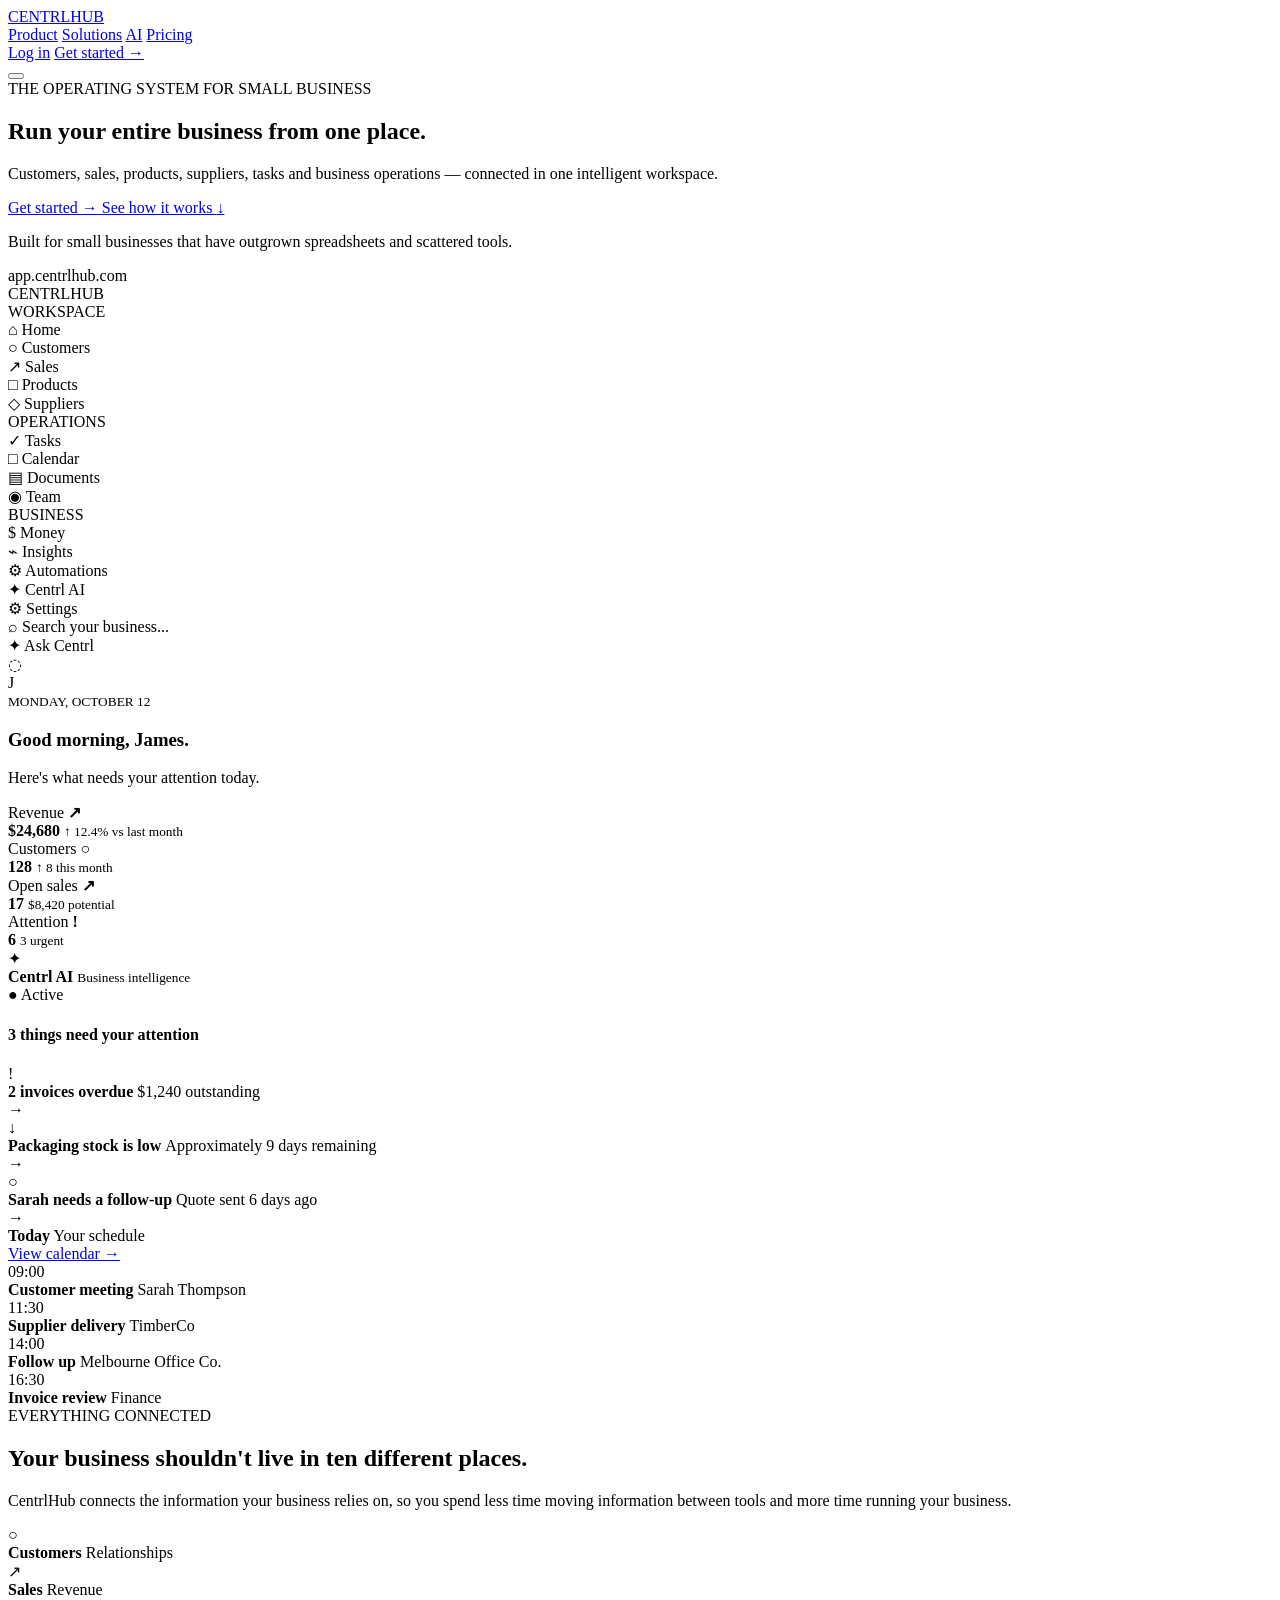
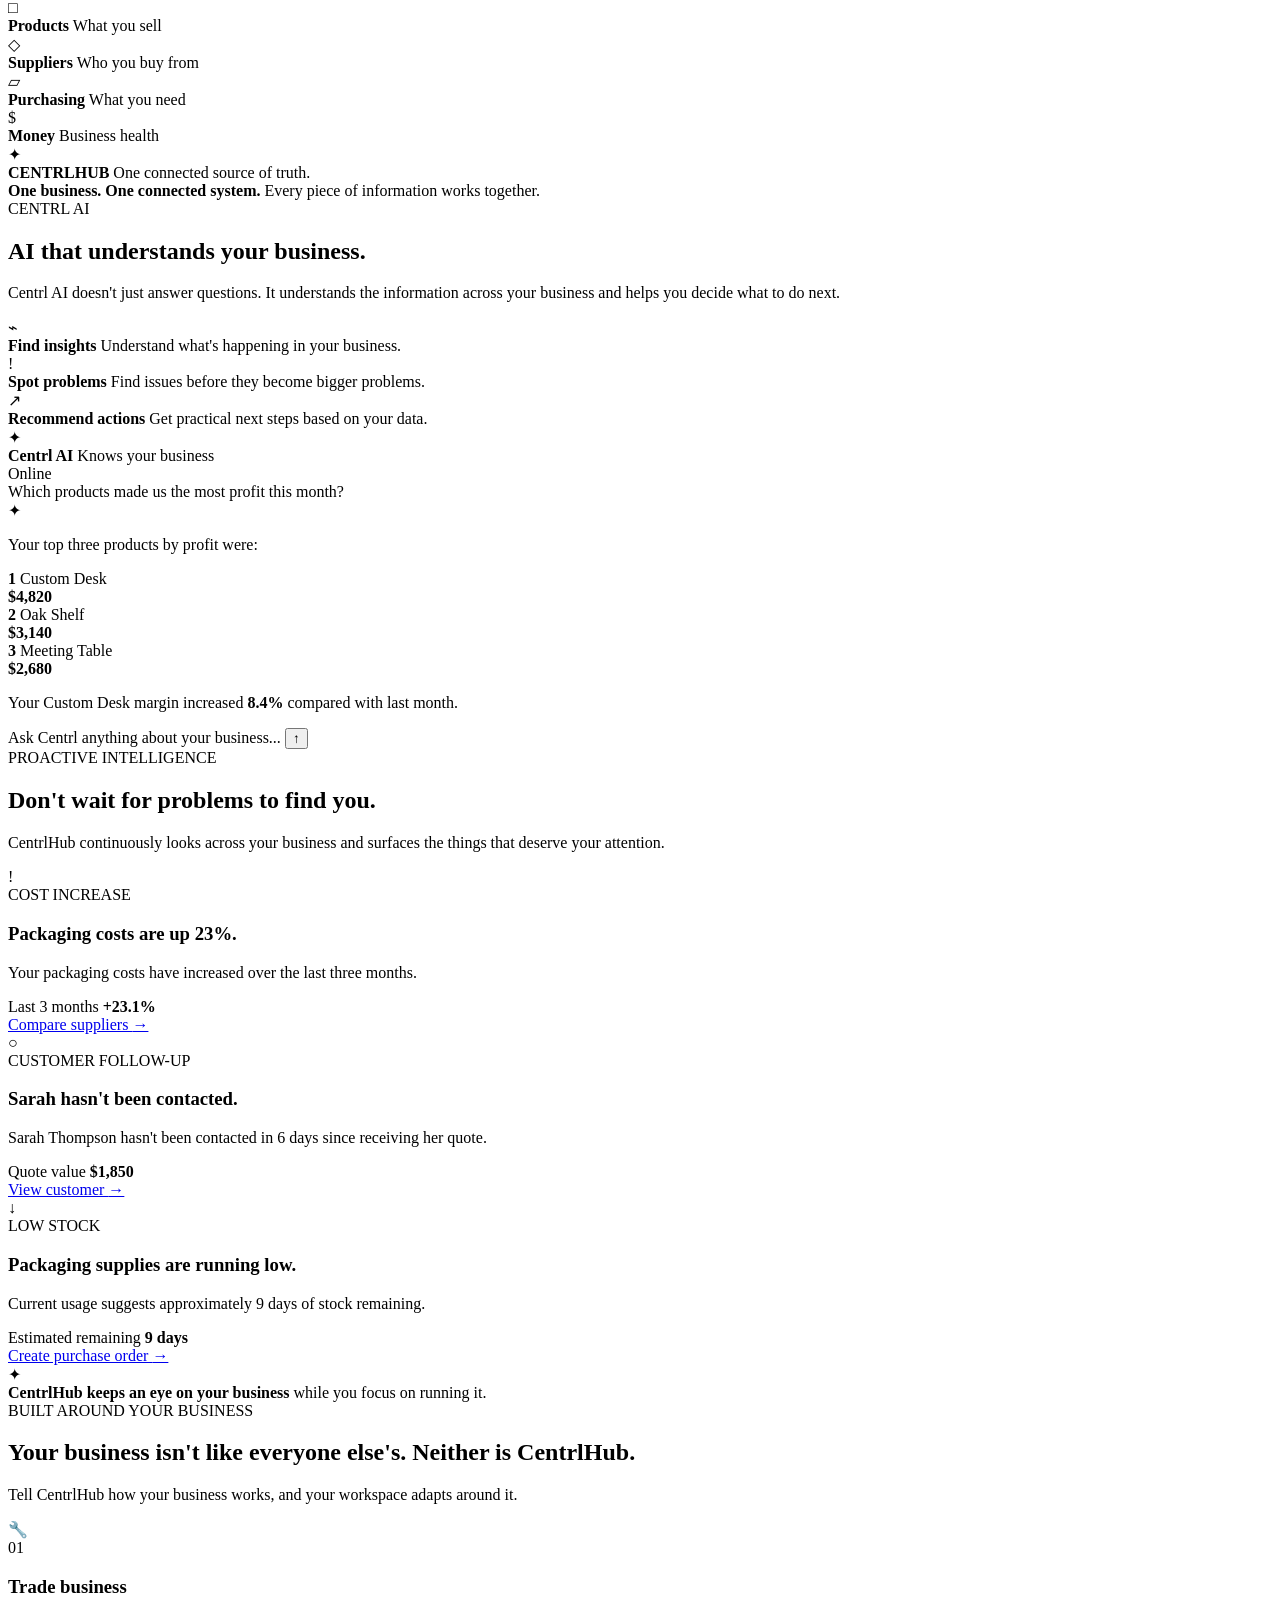
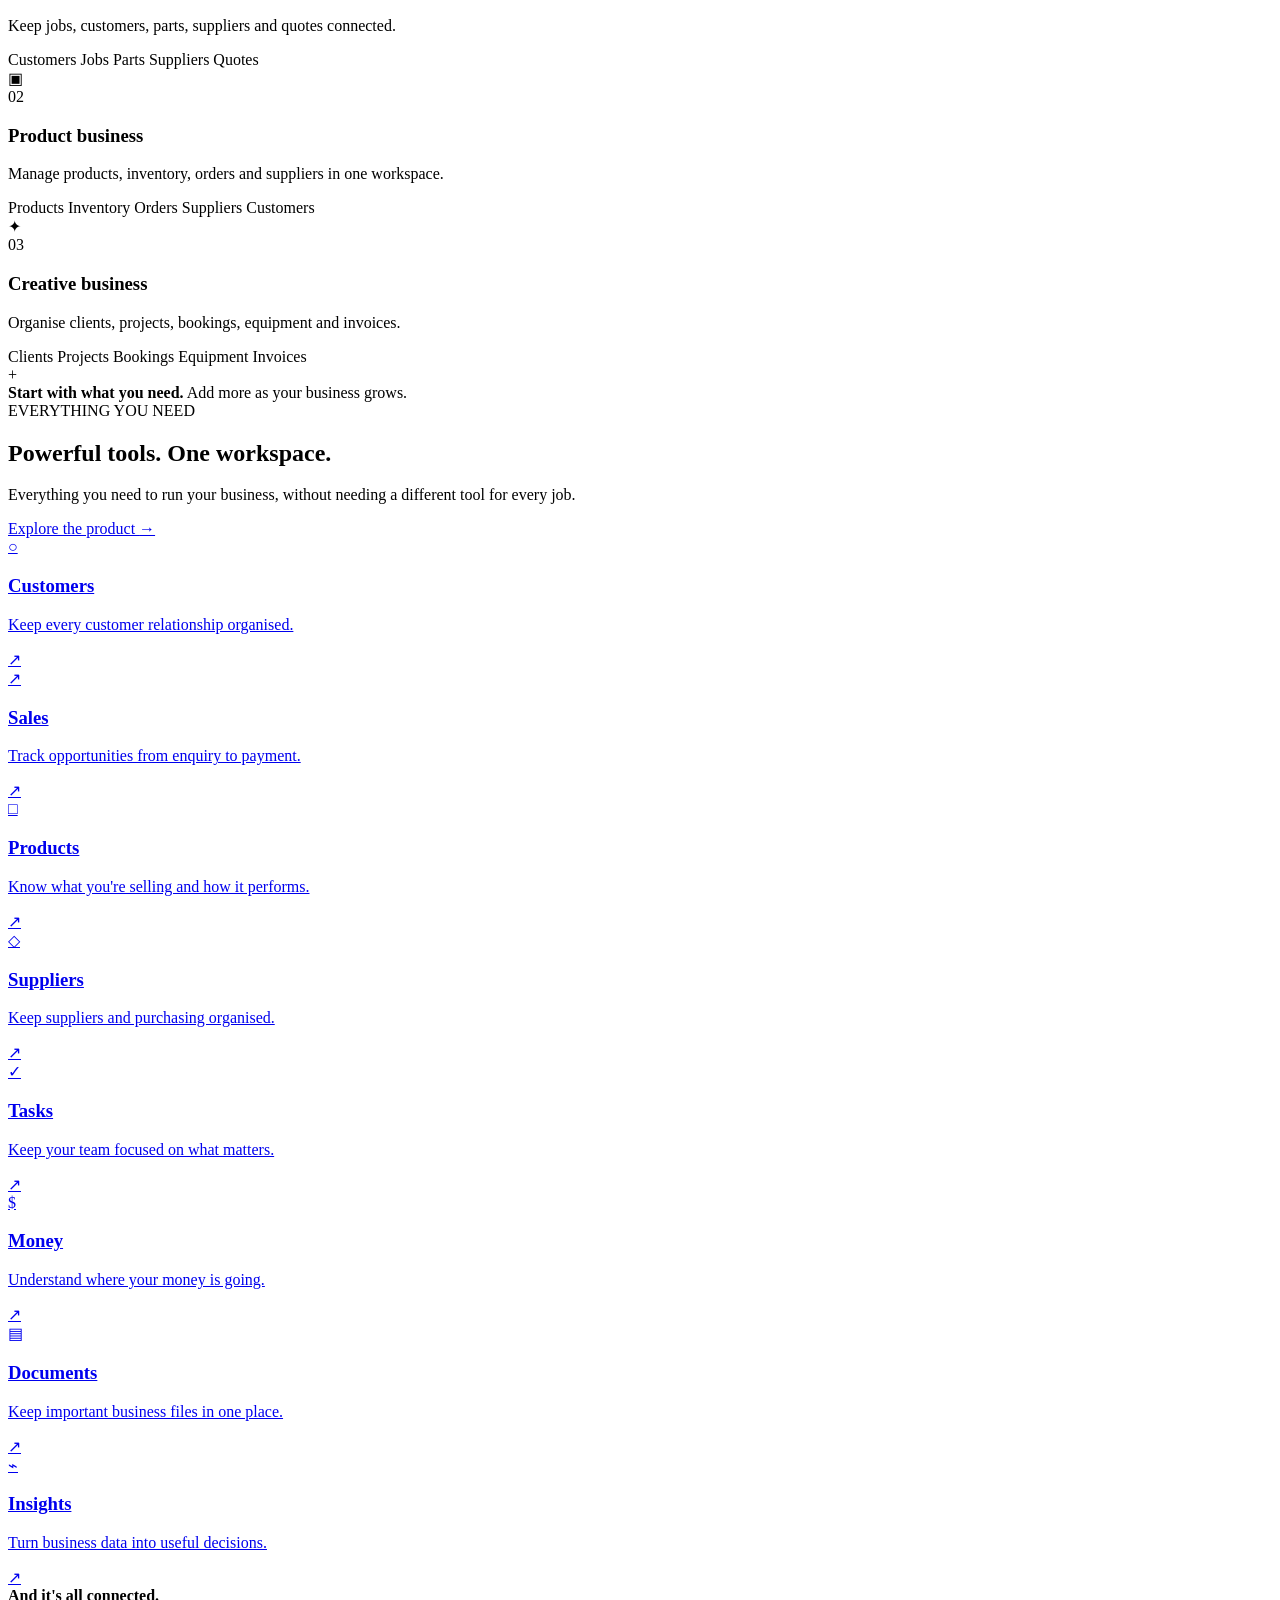
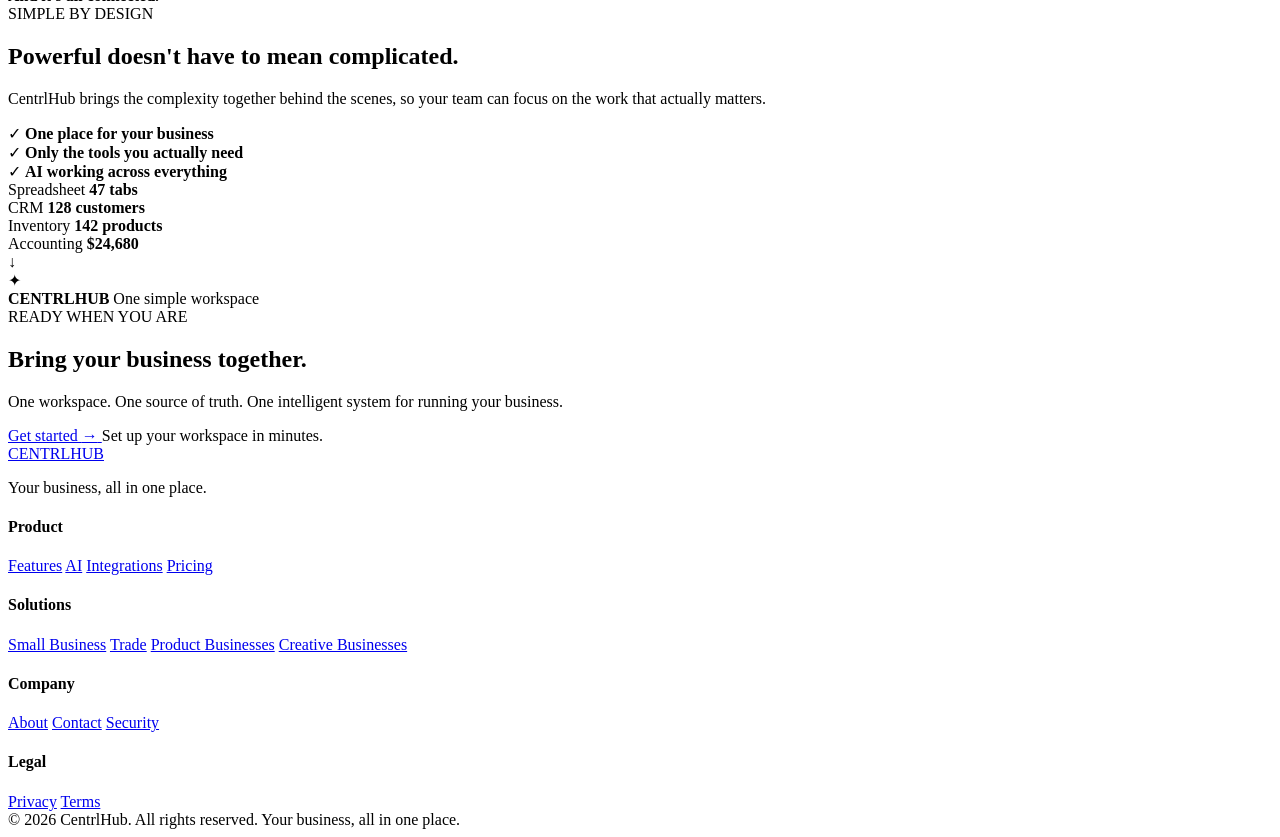
==== index.html @ 9eee137e "Create index.html" ====
<!DOCTYPE html>
<html lang="en">
<head>
    <meta charset="UTF-8">
    <meta name="viewport" content="width=device-width, initial-scale=1.0">

    <title>CentrlHub — Your business, all in one place.</title>

    <meta
        name="description"
        content="CentrlHub is the intelligent operating system for small businesses."
    >

    <link rel="preconnect" href="https://fonts.googleapis.com">
    <link rel="preconnect" href="https://fonts.gstatic.com" crossorigin>

    <link
        href="https://fonts.googleapis.com/css2?family=Inter:wght@400;500;600;700;800&display=swap"
        rel="stylesheet"
    >

    <link rel="stylesheet" href="style.css">
</head>

<body>

    <!-- =========================
         NAVIGATION
    ========================== -->

    <header class="site-header">
        <div class="container nav-container">

            <a href="#" class="brand">
                CENTRLHUB
            </a>

            <nav class="desktop-nav">
                <a href="#product">Product</a>
                <a href="#solutions">Solutions</a>
                <a href="#ai">AI</a>
                <a href="#pricing">Pricing</a>
            </nav>

            <div class="nav-actions">
                <a href="#" class="login-link">Log in</a>

                <a href="#" class="btn btn-primary btn-small">
                    Get started
                    <span>→</span>
                </a>
            </div>

            <button class="mobile-menu" aria-label="Open navigation">
                <span></span>
                <span></span>
                <span></span>
            </button>

        </div>
    </header>


    <main>

        <!-- =========================
             HERO
        ========================== -->

        <section class="hero">

            <div class="container">

                <div class="hero-content">

                    <div class="eyebrow">
                        <span class="eyebrow-dot"></span>
                        THE OPERATING SYSTEM FOR SMALL BUSINESS
                    </div>

                    <h1>
                        Run your entire business
                        <span>from one place.</span>
                    </h1>

                    <p class="hero-text">
                        Customers, sales, products, suppliers, tasks and
                        business operations — connected in one intelligent
                        workspace.
                    </p>

                    <div class="hero-buttons">

                        <a href="#" class="btn btn-primary">
                            Get started
                            <span>→</span>
                        </a>

                        <a href="#product" class="btn btn-secondary">
                            See how it works
                            <span>↓</span>
                        </a>

                    </div>

                    <p class="hero-subtext">
                        Built for small businesses that have outgrown
                        spreadsheets and scattered tools.
                    </p>

                </div>


                <!-- Product visual -->

                <div class="hero-product">

                    <div class="product-browser">

                        <div class="browser-bar">

                            <div class="browser-dots">
                                <span></span>
                                <span></span>
                                <span></span>
                            </div>

                            <div class="browser-address">
                                app.centrlhub.com
                            </div>

                        </div>


                        <div class="product-interface">

                            <aside class="product-sidebar">

                                <div class="interface-logo">
                                    CENTRLHUB
                                </div>

                                <div class="sidebar-group">

                                    <div class="sidebar-heading">
                                        WORKSPACE
                                    </div>

                                    <div class="sidebar-link active">
                                        <span>⌂</span>
                                        Home
                                    </div>

                                    <div class="sidebar-link">
                                        <span>○</span>
                                        Customers
                                    </div>

                                    <div class="sidebar-link">
                                        <span>↗</span>
                                        Sales
                                    </div>

                                    <div class="sidebar-link">
                                        <span>□</span>
                                        Products
                                    </div>

                                    <div class="sidebar-link">
                                        <span>◇</span>
                                        Suppliers
                                    </div>

                                </div>


                                <div class="sidebar-group">

                                    <div class="sidebar-heading">
                                        OPERATIONS
                                    </div>

                                    <div class="sidebar-link">
                                        <span>✓</span>
                                        Tasks
                                    </div>

                                    <div class="sidebar-link">
                                        <span>□</span>
                                        Calendar
                                    </div>

                                    <div class="sidebar-link">
                                        <span>▤</span>
                                        Documents
                                    </div>

                                    <div class="sidebar-link">
                                        <span>◉</span>
                                        Team
                                    </div>

                                </div>


                                <div class="sidebar-group">

                                    <div class="sidebar-heading">
                                        BUSINESS
                                    </div>

                                    <div class="sidebar-link">
                                        <span>$</span>
                                        Money
                                    </div>

                                    <div class="sidebar-link">
                                        <span>⌁</span>
                                        Insights
                                    </div>

                                    <div class="sidebar-link">
                                        <span>⚙</span>
                                        Automations
                                    </div>

                                </div>


                                <div class="sidebar-bottom">

                                    <div class="sidebar-link ai-link">
                                        <span>✦</span>
                                        Centrl AI
                                    </div>

                                    <div class="sidebar-link">
                                        <span>⚙</span>
                                        Settings
                                    </div>

                                </div>

                            </aside>


                            <div class="interface-main">

                                <div class="interface-topbar">

                                    <div class="fake-search">
                                        <span>⌕</span>
                                        Search your business...
                                    </div>

                                    <div class="interface-actions">

                                        <div class="ask-centrl">
                                            <span>✦</span>
                                            Ask Centrl
                                        </div>

                                        <div class="notification">
                                            ◌
                                        </div>

                                        <div class="user-avatar">
                                            J
                                        </div>

                                    </div>

                                </div>


                                <div class="interface-content">

                                    <div class="interface-heading">

                                        <div>
                                            <small>
                                                MONDAY, OCTOBER 12
                                            </small>

                                            <h3>
                                                Good morning, James.
                                            </h3>

                                            <p>
                                                Here's what needs your attention today.
                                            </p>
                                        </div>

                                    </div>


                                    <div class="stats-grid">

                                        <div class="stat-card">

                                            <div class="stat-top">
                                                <span>Revenue</span>
                                                <b>↗</b>
                                            </div>

                                            <strong>$24,680</strong>

                                            <small class="positive">
                                                ↑ 12.4% vs last month
                                            </small>

                                        </div>


                                        <div class="stat-card">

                                            <div class="stat-top">
                                                <span>Customers</span>
                                                <b>○</b>
                                            </div>

                                            <strong>128</strong>

                                            <small class="positive">
                                                ↑ 8 this month
                                            </small>

                                        </div>


                                        <div class="stat-card">

                                            <div class="stat-top">
                                                <span>Open sales</span>
                                                <b>↗</b>
                                            </div>

                                            <strong>17</strong>

                                            <small>
                                                $8,420 potential
                                            </small>

                                        </div>


                                        <div class="stat-card">

                                            <div class="stat-top">
                                                <span>Attention</span>
                                                <b class="warning">!</b>
                                            </div>

                                            <strong>6</strong>

                                            <small class="warning-text">
                                                3 urgent
                                            </small>

                                        </div>

                                    </div>


                                    <div class="interface-columns">

                                        <div class="ai-preview-card">

                                            <div class="ai-preview-header">

                                                <div class="ai-title">

                                                    <div class="ai-icon">
                                                        ✦
                                                    </div>

                                                    <div>
                                                        <strong>Centrl AI</strong>
                                                        <small>
                                                            Business intelligence
                                                        </small>
                                                    </div>

                                                </div>

                                                <span class="ai-active">
                                                    ● Active
                                                </span>

                                            </div>


                                            <h4>
                                                3 things need your attention
                                            </h4>


                                            <div class="ai-item">

                                                <div class="ai-item-icon warning-bg">
                                                    !
                                                </div>

                                                <div>
                                                    <strong>
                                                        2 invoices overdue
                                                    </strong>

                                                    <span>
                                                        $1,240 outstanding
                                                    </span>
                                                </div>

                                                <b>→</b>

                                            </div>


                                            <div class="ai-item">

                                                <div class="ai-item-icon blue-bg">
                                                    ↓
                                                </div>

                                                <div>
                                                    <strong>
                                                        Packaging stock is low
                                                    </strong>

                                                    <span>
                                                        Approximately 9 days remaining
                                                    </span>
                                                </div>

                                                <b>→</b>

                                            </div>


                                            <div class="ai-item">

                                                <div class="ai-item-icon purple-bg">
                                                    ○
                                                </div>

                                                <div>
                                                    <strong>
                                                        Sarah needs a follow-up
                                                    </strong>

                                                    <span>
                                                        Quote sent 6 days ago
                                                    </span>
                                                </div>

                                                <b>→</b>

                                            </div>

                                        </div>


                                        <div class="today-preview">

                                            <div class="preview-heading">

                                                <div>
                                                    <strong>Today</strong>
                                                    <span>Your schedule</span>
                                                </div>

                                                <a href="#">
                                                    View calendar →
                                                </a>

                                            </div>


                                            <div class="schedule">

                                                <div class="schedule-item">
                                                    <time>09:00</time>

                                                    <div class="schedule-dot"></div>

                                                    <div>
                                                        <strong>
                                                            Customer meeting
                                                        </strong>
                                                        <span>
                                                            Sarah Thompson
                                                        </span>
                                                    </div>
                                                </div>


                                                <div class="schedule-item">
                                                    <time>11:30</time>

                                                    <div class="schedule-dot"></div>

                                                    <div>
                                                        <strong>
                                                            Supplier delivery
                                                        </strong>
                                                        <span>
                                                            TimberCo
                                                        </span>
                                                    </div>
                                                </div>


                                                <div class="schedule-item">
                                                    <time>14:00</time>

                                                    <div class="schedule-dot"></div>

                                                    <div>
                                                        <strong>
                                                            Follow up
                                                        </strong>
                                                        <span>
                                                            Melbourne Office Co.
                                                        </span>
                                                    </div>
                                                </div>


                                                <div class="schedule-item">
                                                    <time>16:30</time>

                                                    <div class="schedule-dot"></div>

                                                    <div>
                                                        <strong>
                                                            Invoice review
                                                        </strong>
                                                        <span>
                                                            Finance
                                                        </span>
                                                    </div>
                                                </div>

                                            </div>

                                        </div>

                                    </div>

                                </div>

                            </div>

                        </div>

                    </div>

                </div>

            </div>

        </section>


        <!-- =========================
             PRODUCT / CONNECTED
        ========================== -->

        <section class="connected-section" id="product">

            <div class="container">

                <div class="section-heading centered">

                    <div class="eyebrow">
                        <span class="eyebrow-dot"></span>
                        EVERYTHING CONNECTED
                    </div>

                    <h2>
                        Your business shouldn't live
                        <span>in ten different places.</span>
                    </h2>

                    <p>
                        CentrlHub connects the information your business relies
                        on, so you spend less time moving information between
                        tools and more time running your business.
                    </p>

                </div>


                <div class="connected-visual">

                    <div class="connected-line"></div>

                    <div class="connected-items">

                        <div class="connected-item">
                            <div class="connected-icon">○</div>
                            <strong>Customers</strong>
                            <span>Relationships</span>
                        </div>

                        <div class="connected-item">
                            <div class="connected-icon">↗</div>
                            <strong>Sales</strong>
                            <span>Revenue</span>
                        </div>

                        <div class="connected-item">
                            <div class="connected-icon">□</div>
                            <strong>Products</strong>
                            <span>What you sell</span>
                        </div>

                        <div class="connected-item">
                            <div class="connected-icon">◇</div>
                            <strong>Suppliers</strong>
                            <span>Who you buy from</span>
                        </div>

                        <div class="connected-item">
                            <div class="connected-icon">▱</div>
                            <strong>Purchasing</strong>
                            <span>What you need</span>
                        </div>

                        <div class="connected-item">
                            <div class="connected-icon">$</div>
                            <strong>Money</strong>
                            <span>Business health</span>
                        </div>

                    </div>


                    <div class="connected-center">

                        <div class="connected-logo">
                            ✦
                        </div>

                        <strong>CENTRLHUB</strong>

                        <span>
                            One connected source of truth.
                        </span>

                    </div>

                </div>


                <div class="connected-statement">

                    <strong>
                        One business. One connected system.
                    </strong>

                    <span>
                        Every piece of information works together.
                    </span>

                </div>

            </div>

        </section>


        <!-- =========================
             AI
        ========================== -->

        <section class="ai-section" id="ai">

            <div class="container">

                <div class="ai-layout">

                    <div class="ai-copy">

                        <div class="eyebrow">
                            <span class="eyebrow-dot"></span>
                            CENTRL AI
                        </div>

                        <h2>
                            AI that understands
                            <span>your business.</span>
                        </h2>

                        <p>
                            Centrl AI doesn't just answer questions. It
                            understands the information across your business
                            and helps you decide what to do next.
                        </p>


                        <div class="ai-features">

                            <div class="ai-feature">

                                <div class="ai-feature-icon">
                                    ⌁
                                </div>

                                <div>
                                    <strong>Find insights</strong>
                                    <span>
                                        Understand what's happening in your business.
                                    </span>
                                </div>

                            </div>


                            <div class="ai-feature">

                                <div class="ai-feature-icon">
                                    !
                                </div>

                                <div>
                                    <strong>Spot problems</strong>
                                    <span>
                                        Find issues before they become bigger problems.
                                    </span>
                                </div>

                            </div>


                            <div class="ai-feature">

                                <div class="ai-feature-icon">
                                    ↗
                                </div>

                                <div>
                                    <strong>Recommend actions</strong>
                                    <span>
                                        Get practical next steps based on your data.
                                    </span>
                                </div>

                            </div>

                        </div>

                    </div>


                    <div class="ai-window">

                        <div class="ai-window-top">

                            <div class="ai-window-title">

                                <div class="ai-window-logo">
                                    ✦
                                </div>

                                <div>
                                    <strong>Centrl AI</strong>
                                    <span>Knows your business</span>
                                </div>

                            </div>

                            <div class="ai-online">
                                <span></span>
                                Online
                            </div>

                        </div>


                        <div class="conversation">

                            <div class="message user-message">
                                Which products made us the most profit this month?
                            </div>


                            <div class="message assistant-message">

                                <div class="assistant-symbol">
                                    ✦
                                </div>

                                <div>

                                    <p>
                                        Your top three products by profit were:
                                    </p>

                                    <div class="profit-list">

                                        <div class="profit-row">
                                            <div>
                                                <b>1</b>
                                                <span>Custom Desk</span>
                                            </div>

                                            <strong>$4,820</strong>
                                        </div>

                                        <div class="profit-row">
                                            <div>
                                                <b>2</b>
                                                <span>Oak Shelf</span>
                                            </div>

                                            <strong>$3,140</strong>
                                        </div>

                                        <div class="profit-row">
                                            <div>
                                                <b>3</b>
                                                <span>Meeting Table</span>
                                            </div>

                                            <strong>$2,680</strong>
                                        </div>

                                    </div>

                                    <p>
                                        Your Custom Desk margin increased
                                        <strong>8.4%</strong> compared with last month.
                                    </p>

                                </div>

                            </div>

                        </div>


                        <div class="ai-input">

                            <span>
                                Ask Centrl anything about your business...
                            </span>

                            <button>
                                ↑
                            </button>

                        </div>

                    </div>

                </div>

            </div>

        </section>


        <!-- =========================
             PROACTIVE INTELLIGENCE
        ========================== -->

        <section class="attention-section">

            <div class="container">

                <div class="section-heading centered">

                    <div class="eyebrow">
                        <span class="eyebrow-dot"></span>
                        PROACTIVE INTELLIGENCE
                    </div>

                    <h2>
                        Don't wait for problems
                        <span>to find you.</span>
                    </h2>

                    <p>
                        CentrlHub continuously looks across your business and
                        surfaces the things that deserve your attention.
                    </p>

                </div>


                <div class="attention-grid">

                    <article class="attention-card">

                        <div class="attention-top">
                            <div class="attention-icon warning-icon">
                                !
                            </div>

                            <span>
                                COST INCREASE
                            </span>
                        </div>

                        <h3>
                            Packaging costs are up 23%.
                        </h3>

                        <p>
                            Your packaging costs have increased over the
                            last three months.
                        </p>

                        <div class="attention-data">
                            <span>Last 3 months</span>
                            <strong>+23.1%</strong>
                        </div>

                        <a href="#">
                            Compare suppliers
                            <span>→</span>
                        </a>

                    </article>


                    <article class="attention-card">

                        <div class="attention-top">
                            <div class="attention-icon customer-icon">
                                ○
                            </div>

                            <span>
                                CUSTOMER FOLLOW-UP
                            </span>
                        </div>

                        <h3>
                            Sarah hasn't been contacted.
                        </h3>

                        <p>
                            Sarah Thompson hasn't been contacted in 6 days
                            since receiving her quote.
                        </p>

                        <div class="attention-data">
                            <span>Quote value</span>
                            <strong>$1,850</strong>
                        </div>

                        <a href="#">
                            View customer
                            <span>→</span>
                        </a>

                    </article>


                    <article class="attention-card">

                        <div class="attention-top">
                            <div class="attention-icon stock-icon">
                                ↓
                            </div>

                            <span>
                                LOW STOCK
                            </span>
                        </div>

                        <h3>
                            Packaging supplies are running low.
                        </h3>

                        <p>
                            Current usage suggests approximately 9 days
                            of stock remaining.
                        </p>

                        <div class="attention-data">
                            <span>Estimated remaining</span>
                            <strong>9 days</strong>
                        </div>

                        <a href="#">
                            Create purchase order
                            <span>→</span>
                        </a>

                    </article>

                </div>


                <div class="attention-footer">

                    <div>
                        ✦
                    </div>

                    <strong>
                        CentrlHub keeps an eye on your business
                    </strong>

                    <span>
                        while you focus on running it.
                    </span>

                </div>

            </div>

        </section>


        <!-- =========================
             SOLUTIONS
        ========================== -->

        <section class="solutions-section" id="solutions">

            <div class="container">

                <div class="section-heading centered">

                    <div class="eyebrow">
                        <span class="eyebrow-dot"></span>
                        BUILT AROUND YOUR BUSINESS
                    </div>

                    <h2>
                        Your business isn't like everyone else's.
                        <span>Neither is CentrlHub.</span>
                    </h2>

                    <p>
                        Tell CentrlHub how your business works, and your
                        workspace adapts around it.
                    </p>

                </div>


                <div class="solutions-grid">

                    <article class="solution-card">

                        <div class="solution-top">

                            <div class="solution-icon">
                                🔧
                            </div>

                            <span>01</span>

                        </div>

                        <h3>
                            Trade business
                        </h3>

                        <p>
                            Keep jobs, customers, parts, suppliers and
                            quotes connected.
                        </p>

                        <div class="solution-tags">
                            <span>Customers</span>
                            <span>Jobs</span>
                            <span>Parts</span>
                            <span>Suppliers</span>
                            <span>Quotes</span>
                        </div>

                    </article>


                    <article class="solution-card featured">

                        <div class="solution-top">

                            <div class="solution-icon">
                                ▣
                            </div>

                            <span>02</span>

                        </div>

                        <h3>
                            Product business
                        </h3>

                        <p>
                            Manage products, inventory, orders and
                            suppliers in one workspace.
                        </p>

                        <div class="solution-tags">
                            <span>Products</span>
                            <span>Inventory</span>
                            <span>Orders</span>
                            <span>Suppliers</span>
                            <span>Customers</span>
                        </div>

                    </article>


                    <article class="solution-card">

                        <div class="solution-top">

                            <div class="solution-icon">
                                ✦
                            </div>

                            <span>03</span>

                        </div>

                        <h3>
                            Creative business
                        </h3>

                        <p>
                            Organise clients, projects, bookings,
                            equipment and invoices.
                        </p>

                        <div class="solution-tags">
                            <span>Clients</span>
                            <span>Projects</span>
                            <span>Bookings</span>
                            <span>Equipment</span>
                            <span>Invoices</span>
                        </div>

                    </article>

                </div>


                <div class="solutions-note">

                    <div class="solutions-note-icon">
                        +
                    </div>

                    <div>
                        <strong>Start with what you need.</strong>
                        <span>Add more as your business grows.</span>
                    </div>

                </div>

            </div>

        </section>


        <!-- =========================
             FEATURES
        ========================== -->

        <section class="features-section">

            <div class="container">

                <div class="features-layout">

                    <div class="features-intro">

                        <div class="eyebrow">
                            <span class="eyebrow-dot"></span>
                            EVERYTHING YOU NEED
                        </div>

                        <h2>
                            Powerful tools.
                            <span>One workspace.</span>
                        </h2>

                        <p>
                            Everything you need to run your business,
                            without needing a different tool for every job.
                        </p>

                        <a href="#" class="text-link">
                            Explore the product
                            <span>→</span>
                        </a>

                    </div>


                    <div class="feature-grid">

                        <a href="#" class="feature-card">
                            <div class="feature-icon">○</div>
                            <h3>Customers</h3>
                            <p>Keep every customer relationship organised.</p>
                            <span>↗</span>
                        </a>

                        <a href="#" class="feature-card">
                            <div class="feature-icon">↗</div>
                            <h3>Sales</h3>
                            <p>Track opportunities from enquiry to payment.</p>
                            <span>↗</span>
                        </a>

                        <a href="#" class="feature-card">
                            <div class="feature-icon">□</div>
                            <h3>Products</h3>
                            <p>Know what you're selling and how it performs.</p>
                            <span>↗</span>
                        </a>

                        <a href="#" class="feature-card">
                            <div class="feature-icon">◇</div>
                            <h3>Suppliers</h3>
                            <p>Keep suppliers and purchasing organised.</p>
                            <span>↗</span>
                        </a>

                        <a href="#" class="feature-card">
                            <div class="feature-icon">✓</div>
                            <h3>Tasks</h3>
                            <p>Keep your team focused on what matters.</p>
                            <span>↗</span>
                        </a>

                        <a href="#" class="feature-card">
                            <div class="feature-icon">$</div>
                            <h3>Money</h3>
                            <p>Understand where your money is going.</p>
                            <span>↗</span>
                        </a>

                        <a href="#" class="feature-card">
                            <div class="feature-icon">▤</div>
                            <h3>Documents</h3>
                            <p>Keep important business files in one place.</p>
                            <span>↗</span>
                        </a>

                        <a href="#" class="feature-card">
                            <div class="feature-icon">⌁</div>
                            <h3>Insights</h3>
                            <p>Turn business data into useful decisions.</p>
                            <span>↗</span>
                        </a>

                    </div>

                </div>


                <div class="all-connected">
                    <span></span>
                    <strong>And it's all connected.</strong>
                    <span></span>
                </div>

            </div>

        </section>


        <!-- =========================
             SIMPLE BY DESIGN
        ========================== -->

        <section class="simple-section">

            <div class="container">

                <div class="simple-box">

                    <div class="simple-copy">

                        <div class="eyebrow">
                            <span class="eyebrow-dot"></span>
                            SIMPLE BY DESIGN
                        </div>

                        <h2>
                            Powerful doesn't have
                            <span>to mean complicated.</span>
                        </h2>

                        <p>
                            CentrlHub brings the complexity together behind
                            the scenes, so your team can focus on the work
                            that actually matters.
                        </p>


                        <div class="simple-points">

                            <div>
                                <span>✓</span>
                                <strong>One place for your business</strong>
                            </div>

                            <div>
                                <span>✓</span>
                                <strong>Only the tools you actually need</strong>
                            </div>

                            <div>
                                <span>✓</span>
                                <strong>AI working across everything</strong>
                            </div>

                        </div>

                    </div>


                    <div class="simple-visual">

                        <div class="tool-card tool-one">
                            <span>Spreadsheet</span>
                            <strong>47 tabs</strong>
                        </div>

                        <div class="tool-card tool-two">
                            <span>CRM</span>
                            <strong>128 customers</strong>
                        </div>

                        <div class="tool-card tool-three">
                            <span>Inventory</span>
                            <strong>142 products</strong>
                        </div>

                        <div class="tool-card tool-four">
                            <span>Accounting</span>
                            <strong>$24,680</strong>
                        </div>


                        <div class="simple-arrow">
                            ↓
                        </div>


                        <div class="single-system">

                            <div>
                                ✦
                            </div>

                            <strong>CENTRLHUB</strong>

                            <span>
                                One simple workspace
                            </span>

                        </div>

                    </div>

                </div>

            </div>

        </section>


        <!-- =========================
             FINAL CTA
        ========================== -->

        <section class="cta-section" id="pricing">

            <div class="container">

                <div class="cta-content">

                    <div class="eyebrow">
                        <span class="eyebrow-dot"></span>
                        READY WHEN YOU ARE
                    </div>

                    <h2>
                        Bring your business
                        <span>together.</span>
                    </h2>

                    <p>
                        One workspace. One source of truth. One intelligent
                        system for running your business.
                    </p>

                    <div class="cta-actions">

                        <a href="#" class="btn btn-primary">
                            Get started
                            <span>→</span>
                        </a>

                        <span>
                            Set up your workspace in minutes.
                        </span>

                    </div>

                </div>

            </div>

        </section>

    </main>


    <!-- =========================
         FOOTER
    ========================== -->

    <footer class="footer">

        <div class="container">

            <div class="footer-grid">

                <div class="footer-brand">

                    <a href="#" class="brand">
                        CENTRLHUB
                    </a>

                    <p>
                        Your business, all in one place.
                    </p>

                </div>


                <div class="footer-column">

                    <h4>Product</h4>

                    <a href="#product">Features</a>
                    <a href="#ai">AI</a>
                    <a href="#">Integrations</a>
                    <a href="#pricing">Pricing</a>

                </div>


                <div class="footer-column">

                    <h4>Solutions</h4>

                    <a href="#solutions">Small Business</a>
                    <a href="#solutions">Trade</a>
                    <a href="#solutions">Product Businesses</a>
                    <a href="#solutions">Creative Businesses</a>

                </div>


                <div class="footer-column">

                    <h4>Company</h4>

                    <a href="#">About</a>
                    <a href="#">Contact</a>
                    <a href="#">Security</a>

                </div>


                <div class="footer-column">

                    <h4>Legal</h4>

                    <a href="#">Privacy</a>
                    <a href="#">Terms</a>

                </div>

            </div>


            <div class="footer-bottom">

                <span>
                    © 2026 CentrlHub. All rights reserved.
                </span>

                <span>
                    Your business, all in one place.
                </span>

            </div>

        </div>

    </footer>

</body>
</html>
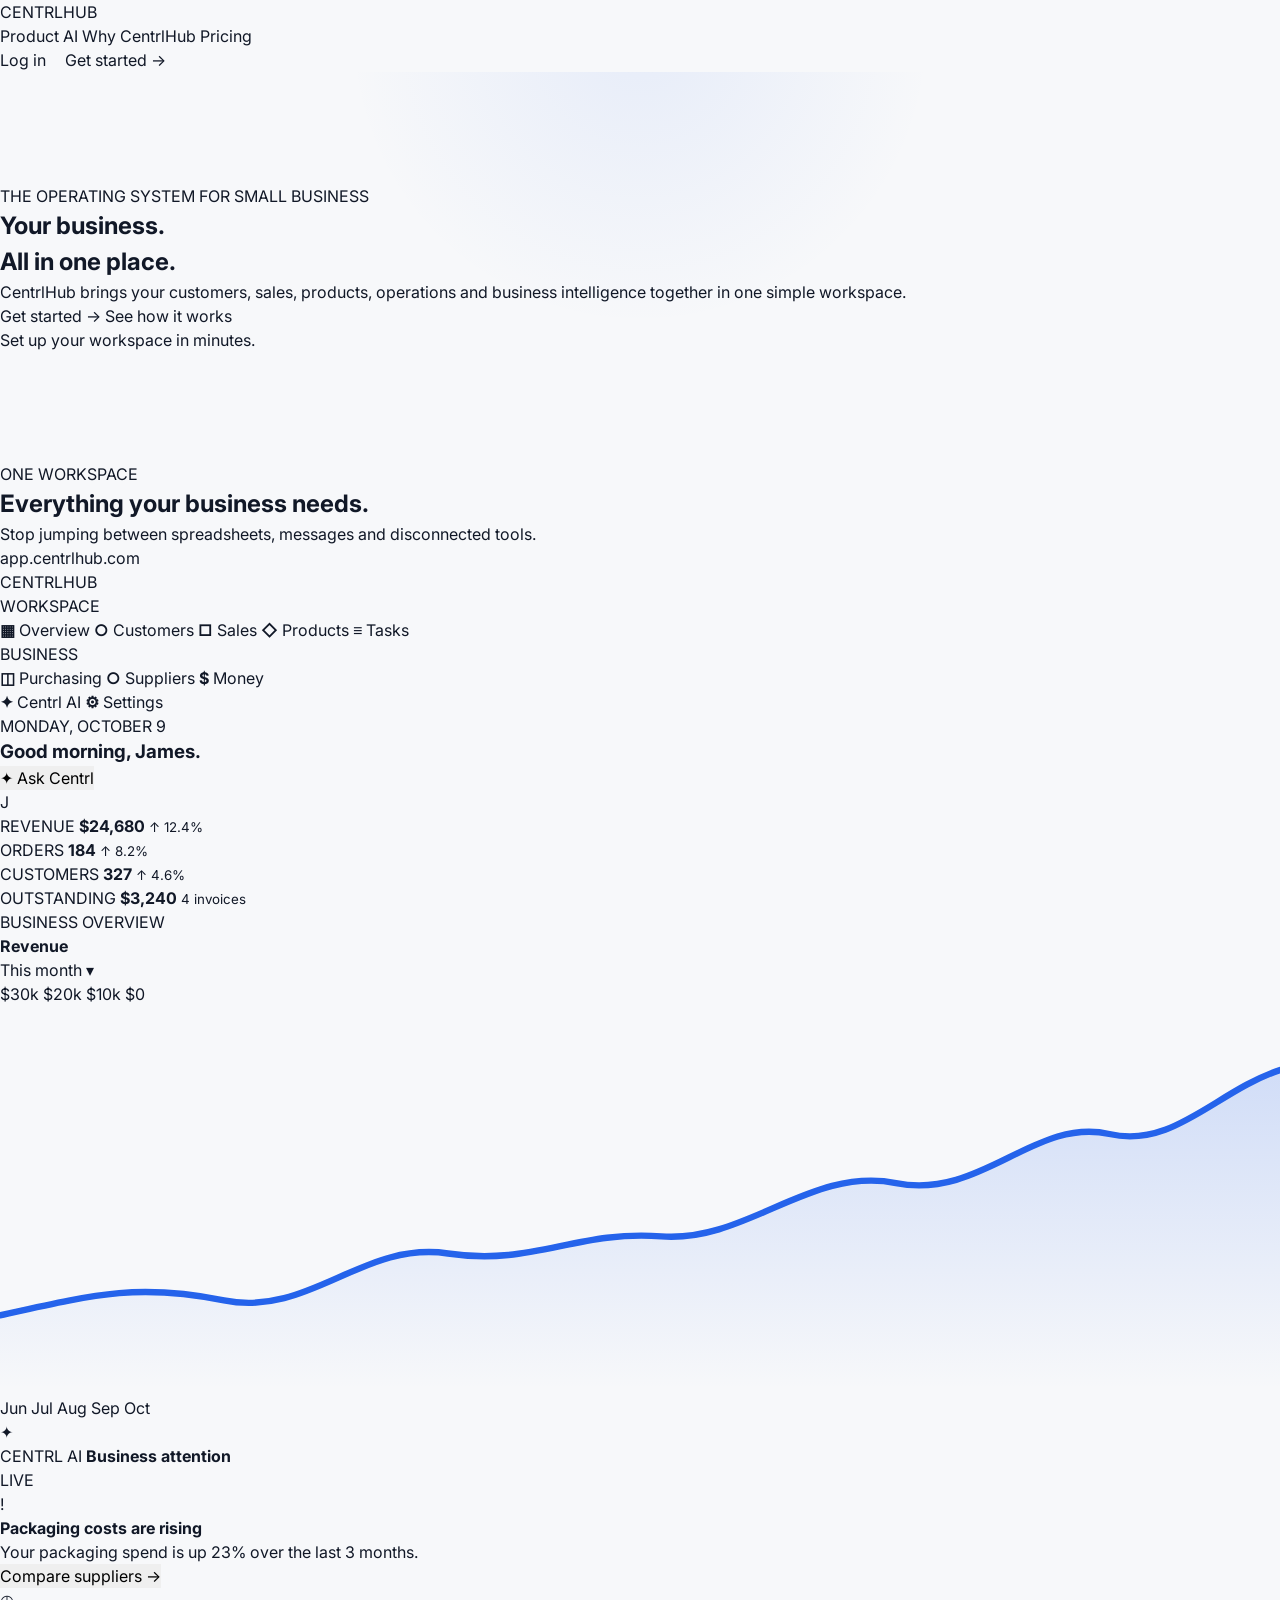
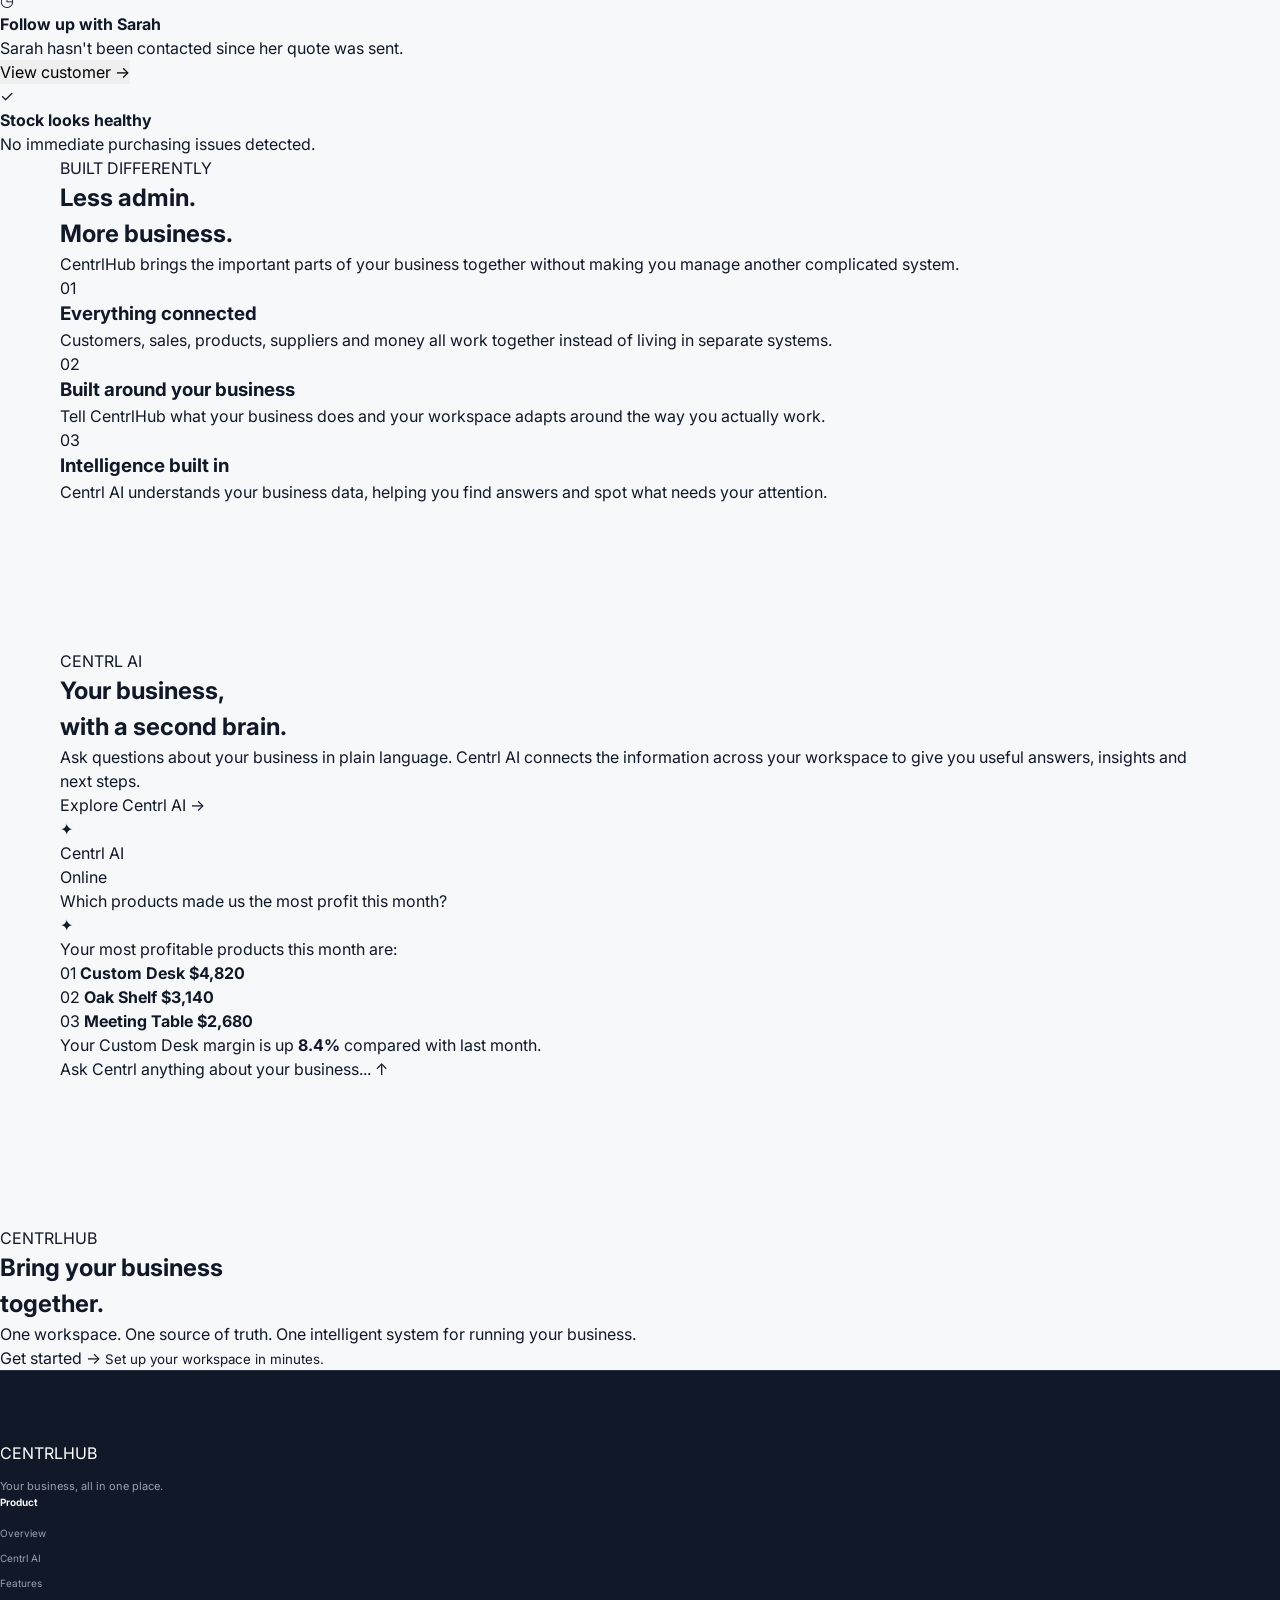
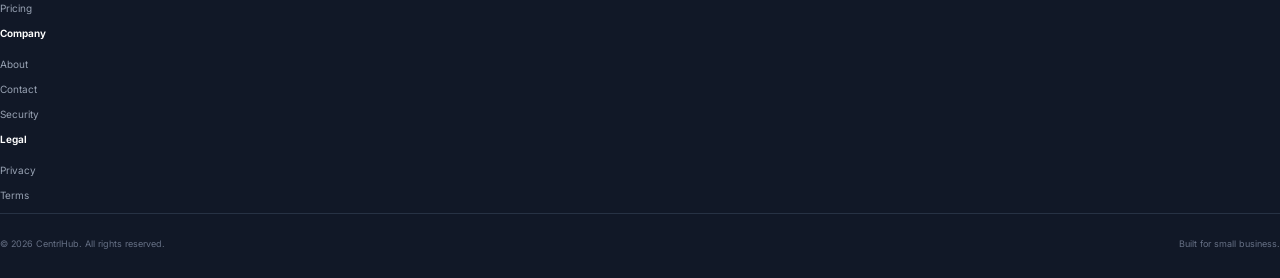
==== commit beada95a: "Update index.html" ====
--- a/index.html
+++ b/index.html
@@ -8,7 +8,7 @@
 
     <meta
         name="description"
-        content="CentrlHub is the intelligent operating system for small businesses."
+        content="CentrlHub brings your customers, sales, operations and business intelligence together in one simple workspace."
     >
 
     <link rel="preconnect" href="https://fonts.googleapis.com">
@@ -24,532 +24,647 @@
 
 <body>
 
-    <!-- =========================
-         NAVIGATION
-    ========================== -->
-
-    <header class="site-header">
-        <div class="container nav-container">
-
-            <a href="#" class="brand">
-                CENTRLHUB
+<!-- =====================================================
+     NAVBAR
+     ===================================================== -->
+
+<header class="navbar">
+    <div class="nav-inner">
+
+        <a href="#" class="logo">
+            CENTRL<span>HUB</span>
+        </a>
+
+        <nav class="nav-links">
+            <a href="#product">Product</a>
+            <a href="#ai">AI</a>
+            <a href="#why-centrlhub">Why CentrlHub</a>
+            <a href="#pricing">Pricing</a>
+        </nav>
+
+        <div class="nav-actions">
+            <a href="#" class="login">Log in</a>
+            <a href="#" class="nav-cta">Get started <span>→</span></a>
+        </div>
+
+        <button class="mobile-menu" aria-label="Open menu">
+            <span></span>
+            <span></span>
+        </button>
+
+    </div>
+</header>
+
+
+<main>
+
+<!-- =====================================================
+     HERO
+     ===================================================== -->
+
+<section class="hero">
+
+    <div class="hero-glow"></div>
+
+    <div class="hero-inner">
+
+        <div class="hero-label">
+            <span class="status-dot"></span>
+            THE OPERATING SYSTEM FOR SMALL BUSINESS
+        </div>
+
+        <h1>
+            Your business.<br>
+            <span>All in one place.</span>
+        </h1>
+
+        <p class="hero-description">
+            CentrlHub brings your customers, sales, products,
+            operations and business intelligence together in
+            one simple workspace.
+        </p>
+
+        <div class="hero-actions">
+
+            <a href="#" class="button button-dark">
+                Get started
+                <span>→</span>
             </a>
 
-            <nav class="desktop-nav">
-                <a href="#product">Product</a>
-                <a href="#solutions">Solutions</a>
-                <a href="#ai">AI</a>
-                <a href="#pricing">Pricing</a>
-            </nav>
-
-            <div class="nav-actions">
-                <a href="#" class="login-link">Log in</a>
-
-                <a href="#" class="btn btn-primary btn-small">
-                    Get started
+            <a href="#product" class="button button-light">
+                See how it works
+            </a>
+
+        </div>
+
+        <p class="hero-note">
+            Set up your workspace in minutes.
+        </p>
+
+    </div>
+
+</section>
+
+
+<!-- =====================================================
+     PRODUCT PREVIEW
+     ===================================================== -->
+
+<section class="product-section" id="product">
+
+    <div class="product-container">
+
+        <div class="product-top">
+
+            <div>
+                <p class="small-label">ONE WORKSPACE</p>
+                <h2>Everything your business needs.</h2>
+            </div>
+
+            <p>
+                Stop jumping between spreadsheets, messages
+                and disconnected tools.
+            </p>
+
+        </div>
+
+
+        <div class="dashboard-window">
+
+            <div class="window-top">
+
+                <div class="window-dots">
+                    <i></i>
+                    <i></i>
+                    <i></i>
+                </div>
+
+                <div class="window-url">
+                    app.centrlhub.com
+                </div>
+
+            </div>
+
+
+            <div class="dashboard">
+
+                <aside class="dashboard-sidebar">
+
+                    <div class="dashboard-logo">
+                        CENTRLHUB
+                    </div>
+
+                    <div class="side-group">
+
+                        <p>WORKSPACE</p>
+
+                        <a class="side-link active">
+                            <b>▦</b>
+                            Overview
+                        </a>
+
+                        <a class="side-link">
+                            <b>○</b>
+                            Customers
+                        </a>
+
+                        <a class="side-link">
+                            <b>□</b>
+                            Sales
+                        </a>
+
+                        <a class="side-link">
+                            <b>◇</b>
+                            Products
+                        </a>
+
+                        <a class="side-link">
+                            <b>≡</b>
+                            Tasks
+                        </a>
+
+                    </div>
+
+                    <div class="side-group">
+
+                        <p>BUSINESS</p>
+
+                        <a class="side-link">
+                            <b>◫</b>
+                            Purchasing
+                        </a>
+
+                        <a class="side-link">
+                            <b>○</b>
+                            Suppliers
+                        </a>
+
+                        <a class="side-link">
+                            <b>$</b>
+                            Money
+                        </a>
+
+                    </div>
+
+                    <div class="side-bottom">
+
+                        <a class="side-link ai-side">
+                            <b>✦</b>
+                            Centrl AI
+                        </a>
+
+                        <a class="side-link">
+                            <b>⚙</b>
+                            Settings
+                        </a>
+
+                    </div>
+
+                </aside>
+
+
+                <div class="dashboard-main">
+
+                    <div class="dashboard-header">
+
+                        <div>
+                            <span>MONDAY, OCTOBER 9</span>
+                            <h3>Good morning, James.</h3>
+                        </div>
+
+                        <div class="dashboard-header-right">
+
+                            <button class="ask-button">
+                                <span>✦</span>
+                                Ask Centrl
+                            </button>
+
+                            <div class="avatar">
+                                J
+                            </div>
+
+                        </div>
+
+                    </div>
+
+
+                    <div class="dashboard-stats">
+
+                        <div class="dash-stat">
+                            <span>REVENUE</span>
+                            <strong>$24,680</strong>
+                            <small class="up">↑ 12.4%</small>
+                        </div>
+
+                        <div class="dash-stat">
+                            <span>ORDERS</span>
+                            <strong>184</strong>
+                            <small class="up">↑ 8.2%</small>
+                        </div>
+
+                        <div class="dash-stat">
+                            <span>CUSTOMERS</span>
+                            <strong>327</strong>
+                            <small class="up">↑ 4.6%</small>
+                        </div>
+
+                        <div class="dash-stat">
+                            <span>OUTSTANDING</span>
+                            <strong>$3,240</strong>
+                            <small class="attention">4 invoices</small>
+                        </div>
+
+                    </div>
+
+
+                    <div class="dashboard-grid">
+
+                        <div class="business-card">
+
+                            <div class="card-heading">
+                                <div>
+                                    <span>BUSINESS OVERVIEW</span>
+                                    <h4>Revenue</h4>
+                                </div>
+
+                                <span class="period">
+                                    This month ▾
+                                </span>
+                            </div>
+
+                            <div class="chart">
+
+                                <div class="chart-labels">
+                                    <span>$30k</span>
+                                    <span>$20k</span>
+                                    <span>$10k</span>
+                                    <span>$0</span>
+                                </div>
+
+                                <div class="chart-area">
+
+                                    <div class="grid-line line-one"></div>
+                                    <div class="grid-line line-two"></div>
+                                    <div class="grid-line line-three"></div>
+                                    <div class="grid-line line-four"></div>
+
+                                    <svg
+                                        viewBox="0 0 600 180"
+                                        preserveAspectRatio="none"
+                                    >
+                                        <defs>
+                                            <linearGradient
+                                                id="chartFill"
+                                                x1="0"
+                                                y1="0"
+                                                x2="0"
+                                                y2="1"
+                                            >
+                                                <stop
+                                                    offset="0%"
+                                                    stop-color="#2563eb"
+                                                    stop-opacity="0.18"
+                                                />
+                                                <stop
+                                                    offset="100%"
+                                                    stop-color="#2563eb"
+                                                    stop-opacity="0"
+                                                />
+                                            </linearGradient>
+                                        </defs>
+
+                                        <path
+                                            d="M0 145 C45 135, 65 130, 105 138 C145 146, 170 110, 210 116 C250 122, 270 105, 310 108 C350 111, 380 75, 420 83 C460 91, 485 52, 520 60 C550 67, 570 40, 600 30 L600 180 L0 180 Z"
+                                            fill="url(#chartFill)"
+                                        />
+
+                                        <path
+                                            d="M0 145 C45 135, 65 130, 105 138 C145 146, 170 110, 210 116 C250 122, 270 105, 310 108 C350 111, 380 75, 420 83 C460 91, 485 52, 520 60 C550 67, 570 40, 600 30"
+                                            fill="none"
+                                            stroke="#2563eb"
+                                            stroke-width="3"
+                                            stroke-linecap="round"
+                                        />
+
+                                    </svg>
+
+                                </div>
+
+                            </div>
+
+                            <div class="chart-months">
+                                <span>Jun</span>
+                                <span>Jul</span>
+                                <span>Aug</span>
+                                <span>Sep</span>
+                                <span>Oct</span>
+                            </div>
+
+                        </div>
+
+
+                        <div class="ai-card">
+
+                            <div class="ai-card-header">
+
+                                <div class="ai-heading">
+
+                                    <div class="ai-mark">
+                                        ✦
+                                    </div>
+
+                                    <div>
+                                        <span>CENTRL AI</span>
+                                        <strong>Business attention</strong>
+                                    </div>
+
+                                </div>
+
+                                <span class="ai-live">
+                                    LIVE
+                                </span>
+
+                            </div>
+
+
+                            <div class="ai-alert">
+
+                                <div class="alert-icon orange">
+                                    !
+                                </div>
+
+                                <div>
+                                    <strong>
+                                        Packaging costs are rising
+                                    </strong>
+
+                                    <p>
+                                        Your packaging spend is up
+                                        23% over the last 3 months.
+                                    </p>
+
+                                    <button>
+                                        Compare suppliers →
+                                    </button>
+                                </div>
+
+                            </div>
+
+
+                            <div class="ai-alert">
+
+                                <div class="alert-icon blue">
+                                    ◷
+                                </div>
+
+                                <div>
+                                    <strong>
+                                        Follow up with Sarah
+                                    </strong>
+
+                                    <p>
+                                        Sarah hasn't been contacted
+                                        since her quote was sent.
+                                    </p>
+
+                                    <button>
+                                        View customer →
+                                    </button>
+                                </div>
+
+                            </div>
+
+
+                            <div class="ai-alert">
+
+                                <div class="alert-icon green">
+                                    ✓
+                                </div>
+
+                                <div>
+                                    <strong>
+                                        Stock looks healthy
+                                    </strong>
+
+                                    <p>
+                                        No immediate purchasing
+                                        issues detected.
+                                    </p>
+                                </div>
+
+                            </div>
+
+                        </div>
+
+                    </div>
+
+                </div>
+
+            </div>
+
+        </div>
+
+    </div>
+
+</section>
+
+
+<!-- =====================================================
+     WHY CENTRLHUB
+     ===================================================== -->
+
+<section class="why-section" id="why-centrlhub">
+
+    <div class="container">
+
+        <div class="center-heading">
+
+            <p class="small-label">BUILT DIFFERENTLY</p>
+
+            <h2>
+                Less admin.<br>
+                <span>More business.</span>
+            </h2>
+
+            <p>
+                CentrlHub brings the important parts of your
+                business together without making you manage
+                another complicated system.
+            </p>
+
+        </div>
+
+
+        <div class="benefits">
+
+            <article class="benefit">
+
+                <div class="benefit-number">
+                    01
+                </div>
+
+                <div class="benefit-line"></div>
+
+                <h3>
+                    Everything connected
+                </h3>
+
+                <p>
+                    Customers, sales, products, suppliers and
+                    money all work together instead of living
+                    in separate systems.
+                </p>
+
+            </article>
+
+
+            <article class="benefit">
+
+                <div class="benefit-number">
+                    02
+                </div>
+
+                <div class="benefit-line"></div>
+
+                <h3>
+                    Built around your business
+                </h3>
+
+                <p>
+                    Tell CentrlHub what your business does and
+                    your workspace adapts around the way you
+                    actually work.
+                </p>
+
+            </article>
+
+
+            <article class="benefit">
+
+                <div class="benefit-number">
+                    03
+                </div>
+
+                <div class="benefit-line"></div>
+
+                <h3>
+                    Intelligence built in
+                </h3>
+
+                <p>
+                    Centrl AI understands your business data,
+                    helping you find answers and spot what
+                    needs your attention.
+                </p>
+
+            </article>
+
+        </div>
+
+    </div>
+
+</section>
+
+
+<!-- =====================================================
+     AI
+     ===================================================== -->
+
+<section class="ai-section" id="ai">
+
+    <div class="container">
+
+        <div class="ai-section-layout">
+
+            <div class="ai-copy">
+
+                <p class="small-label">
+                    CENTRL AI
+                </p>
+
+                <h2>
+                    Your business,<br>
+                    <span>with a second brain.</span>
+                </h2>
+
+                <p>
+                    Ask questions about your business in plain
+                    language. Centrl AI connects the information
+                    across your workspace to give you useful
+                    answers, insights and next steps.
+                </p>
+
+                <a href="#" class="text-link">
+                    Explore Centrl AI
                     <span>→</span>
                 </a>
+
             </div>
 
-            <button class="mobile-menu" aria-label="Open navigation">
-                <span></span>
-                <span></span>
-                <span></span>
-            </button>
-
-        </div>
-    </header>
-
-
-    <main>
-
-        <!-- =========================
-             HERO
-        ========================== -->
-
-        <section class="hero">
-
-            <div class="container">
-
-                <div class="hero-content">
-
-                    <div class="eyebrow">
-                        <span class="eyebrow-dot"></span>
-                        THE OPERATING SYSTEM FOR SMALL BUSINESS
-                    </div>
-
-                    <h1>
-                        Run your entire business
-                        <span>from one place.</span>
-                    </h1>
-
-                    <p class="hero-text">
-                        Customers, sales, products, suppliers, tasks and
-                        business operations — connected in one intelligent
-                        workspace.
-                    </p>
-
-                    <div class="hero-buttons">
-
-                        <a href="#" class="btn btn-primary">
-                            Get started
-                            <span>→</span>
-                        </a>
-
-                        <a href="#product" class="btn btn-secondary">
-                            See how it works
-                            <span>↓</span>
-                        </a>
-
-                    </div>
-
-                    <p class="hero-subtext">
-                        Built for small businesses that have outgrown
-                        spreadsheets and scattered tools.
-                    </p>
+
+            <div class="ai-conversation">
+
+                <div class="conversation-top">
+
+                    <div class="conversation-brand">
+                        <div>✦</div>
+
+                        <span>
+                            Centrl AI
+                        </span>
+                    </div>
+
+                    <span class="online">
+                        Online
+                    </span>
 
                 </div>
 
 
-                <!-- Product visual -->
-
-                <div class="hero-product">
-
-                    <div class="product-browser">
-
-                        <div class="browser-bar">
-
-                            <div class="browser-dots">
-                                <span></span>
-                                <span></span>
-                                <span></span>
-                            </div>
-
-                            <div class="browser-address">
-                                app.centrlhub.com
-                            </div>
-
-                        </div>
-
-
-                        <div class="product-interface">
-
-                            <aside class="product-sidebar">
-
-                                <div class="interface-logo">
-                                    CENTRLHUB
-                                </div>
-
-                                <div class="sidebar-group">
-
-                                    <div class="sidebar-heading">
-                                        WORKSPACE
-                                    </div>
-
-                                    <div class="sidebar-link active">
-                                        <span>⌂</span>
-                                        Home
-                                    </div>
-
-                                    <div class="sidebar-link">
-                                        <span>○</span>
-                                        Customers
-                                    </div>
-
-                                    <div class="sidebar-link">
-                                        <span>↗</span>
-                                        Sales
-                                    </div>
-
-                                    <div class="sidebar-link">
-                                        <span>□</span>
-                                        Products
-                                    </div>
-
-                                    <div class="sidebar-link">
-                                        <span>◇</span>
-                                        Suppliers
-                                    </div>
-
-                                </div>
-
-
-                                <div class="sidebar-group">
-
-                                    <div class="sidebar-heading">
-                                        OPERATIONS
-                                    </div>
-
-                                    <div class="sidebar-link">
-                                        <span>✓</span>
-                                        Tasks
-                                    </div>
-
-                                    <div class="sidebar-link">
-                                        <span>□</span>
-                                        Calendar
-                                    </div>
-
-                                    <div class="sidebar-link">
-                                        <span>▤</span>
-                                        Documents
-                                    </div>
-
-                                    <div class="sidebar-link">
-                                        <span>◉</span>
-                                        Team
-                                    </div>
-
-                                </div>
-
-
-                                <div class="sidebar-group">
-
-                                    <div class="sidebar-heading">
-                                        BUSINESS
-                                    </div>
-
-                                    <div class="sidebar-link">
-                                        <span>$</span>
-                                        Money
-                                    </div>
-
-                                    <div class="sidebar-link">
-                                        <span>⌁</span>
-                                        Insights
-                                    </div>
-
-                                    <div class="sidebar-link">
-                                        <span>⚙</span>
-                                        Automations
-                                    </div>
-
-                                </div>
-
-
-                                <div class="sidebar-bottom">
-
-                                    <div class="sidebar-link ai-link">
-                                        <span>✦</span>
-                                        Centrl AI
-                                    </div>
-
-                                    <div class="sidebar-link">
-                                        <span>⚙</span>
-                                        Settings
-                                    </div>
-
-                                </div>
-
-                            </aside>
-
-
-                            <div class="interface-main">
-
-                                <div class="interface-topbar">
-
-                                    <div class="fake-search">
-                                        <span>⌕</span>
-                                        Search your business...
-                                    </div>
-
-                                    <div class="interface-actions">
-
-                                        <div class="ask-centrl">
-                                            <span>✦</span>
-                                            Ask Centrl
-                                        </div>
-
-                                        <div class="notification">
-                                            ◌
-                                        </div>
-
-                                        <div class="user-avatar">
-                                            J
-                                        </div>
-
-                                    </div>
-
-                                </div>
-
-
-                                <div class="interface-content">
-
-                                    <div class="interface-heading">
-
-                                        <div>
-                                            <small>
-                                                MONDAY, OCTOBER 12
-                                            </small>
-
-                                            <h3>
-                                                Good morning, James.
-                                            </h3>
-
-                                            <p>
-                                                Here's what needs your attention today.
-                                            </p>
-                                        </div>
-
-                                    </div>
-
-
-                                    <div class="stats-grid">
-
-                                        <div class="stat-card">
-
-                                            <div class="stat-top">
-                                                <span>Revenue</span>
-                                                <b>↗</b>
-                                            </div>
-
-                                            <strong>$24,680</strong>
-
-                                            <small class="positive">
-                                                ↑ 12.4% vs last month
-                                            </small>
-
-                                        </div>
-
-
-                                        <div class="stat-card">
-
-                                            <div class="stat-top">
-                                                <span>Customers</span>
-                                                <b>○</b>
-                                            </div>
-
-                                            <strong>128</strong>
-
-                                            <small class="positive">
-                                                ↑ 8 this month
-                                            </small>
-
-                                        </div>
-
-
-                                        <div class="stat-card">
-
-                                            <div class="stat-top">
-                                                <span>Open sales</span>
-                                                <b>↗</b>
-                                            </div>
-
-                                            <strong>17</strong>
-
-                                            <small>
-                                                $8,420 potential
-                                            </small>
-
-                                        </div>
-
-
-                                        <div class="stat-card">
-
-                                            <div class="stat-top">
-                                                <span>Attention</span>
-                                                <b class="warning">!</b>
-                                            </div>
-
-                                            <strong>6</strong>
-
-                                            <small class="warning-text">
-                                                3 urgent
-                                            </small>
-
-                                        </div>
-
-                                    </div>
-
-
-                                    <div class="interface-columns">
-
-                                        <div class="ai-preview-card">
-
-                                            <div class="ai-preview-header">
-
-                                                <div class="ai-title">
-
-                                                    <div class="ai-icon">
-                                                        ✦
-                                                    </div>
-
-                                                    <div>
-                                                        <strong>Centrl AI</strong>
-                                                        <small>
-                                                            Business intelligence
-                                                        </small>
-                                                    </div>
-
-                                                </div>
-
-                                                <span class="ai-active">
-                                                    ● Active
-                                                </span>
-
-                                            </div>
-
-
-                                            <h4>
-                                                3 things need your attention
-                                            </h4>
-
-
-                                            <div class="ai-item">
-
-                                                <div class="ai-item-icon warning-bg">
-                                                    !
-                                                </div>
-
-                                                <div>
-                                                    <strong>
-                                                        2 invoices overdue
-                                                    </strong>
-
-                                                    <span>
-                                                        $1,240 outstanding
-                                                    </span>
-                                                </div>
-
-                                                <b>→</b>
-
-                                            </div>
-
-
-                                            <div class="ai-item">
-
-                                                <div class="ai-item-icon blue-bg">
-                                                    ↓
-                                                </div>
-
-                                                <div>
-                                                    <strong>
-                                                        Packaging stock is low
-                                                    </strong>
-
-                                                    <span>
-                                                        Approximately 9 days remaining
-                                                    </span>
-                                                </div>
-
-                                                <b>→</b>
-
-                                            </div>
-
-
-                                            <div class="ai-item">
-
-                                                <div class="ai-item-icon purple-bg">
-                                                    ○
-                                                </div>
-
-                                                <div>
-                                                    <strong>
-                                                        Sarah needs a follow-up
-                                                    </strong>
-
-                                                    <span>
-                                                        Quote sent 6 days ago
-                                                    </span>
-                                                </div>
-
-                                                <b>→</b>
-
-                                            </div>
-
-                                        </div>
-
-
-                                        <div class="today-preview">
-
-                                            <div class="preview-heading">
-
-                                                <div>
-                                                    <strong>Today</strong>
-                                                    <span>Your schedule</span>
-                                                </div>
-
-                                                <a href="#">
-                                                    View calendar →
-                                                </a>
-
-                                            </div>
-
-
-                                            <div class="schedule">
-
-                                                <div class="schedule-item">
-                                                    <time>09:00</time>
-
-                                                    <div class="schedule-dot"></div>
-
-                                                    <div>
-                                                        <strong>
-                                                            Customer meeting
-                                                        </strong>
-                                                        <span>
-                                                            Sarah Thompson
-                                                        </span>
-                                                    </div>
-                                                </div>
-
-
-                                                <div class="schedule-item">
-                                                    <time>11:30</time>
-
-                                                    <div class="schedule-dot"></div>
-
-                                                    <div>
-                                                        <strong>
-                                                            Supplier delivery
-                                                        </strong>
-                                                        <span>
-                                                            TimberCo
-                                                        </span>
-                                                    </div>
-                                                </div>
-
-
-                                                <div class="schedule-item">
-                                                    <time>14:00</time>
-
-                                                    <div class="schedule-dot"></div>
-
-                                                    <div>
-                                                        <strong>
-                                                            Follow up
-                                                        </strong>
-                                                        <span>
-                                                            Melbourne Office Co.
-                                                        </span>
-                                                    </div>
-                                                </div>
-
-
-                                                <div class="schedule-item">
-                                                    <time>16:30</time>
-
-                                                    <div class="schedule-dot"></div>
-
-                                                    <div>
-                                                        <strong>
-                                                            Invoice review
-                                                        </strong>
-                                                        <span>
-                                                            Finance
-                                                        </span>
-                                                    </div>
-                                                </div>
-
-                                            </div>
-
-                                        </div>
-
-                                    </div>
-
-                                </div>
-
-                            </div>
+                <div class="conversation-body">
+
+                    <div class="user-bubble">
+                        Which products made us the most profit
+                        this month?
+                    </div>
+
+
+                    <div class="assistant-response">
+
+                        <div class="assistant-avatar">
+                            ✦
+                        </div>
+
+                        <div class="assistant-content">
+
+                            <p>
+                                Your most profitable products
+                                this month are:
+                            </p>
+
+                            <div class="profit-item">
+                                <span>01</span>
+                                <strong>Custom Desk</strong>
+                                <b>$4,820</b>
+                            </div>
+
+                            <div class="profit-item">
+                                <span>02</span>
+                                <strong>Oak Shelf</strong>
+                                <b>$3,140</b>
+                            </div>
+
+                            <div class="profit-item">
+                                <span>03</span>
+                                <strong>Meeting Table</strong>
+                                <b>$2,680</b>
+                            </div>
+
+                            <p class="ai-insight">
+                                Your Custom Desk margin is up
+                                <strong>8.4%</strong> compared
+                                with last month.
+                            </p>
 
                         </div>
 
@@ -557,954 +672,135 @@
 
                 </div>
 
+
+                <div class="conversation-input">
+                    Ask Centrl anything about your business...
+                    <span>↑</span>
+                </div>
+
             </div>
 
-        </section>
-
-
-        <!-- =========================
-             PRODUCT / CONNECTED
-        ========================== -->
-
-        <section class="connected-section" id="product">
-
-            <div class="container">
-
-                <div class="section-heading centered">
-
-                    <div class="eyebrow">
-                        <span class="eyebrow-dot"></span>
-                        EVERYTHING CONNECTED
-                    </div>
-
-                    <h2>
-                        Your business shouldn't live
-                        <span>in ten different places.</span>
-                    </h2>
-
-                    <p>
-                        CentrlHub connects the information your business relies
-                        on, so you spend less time moving information between
-                        tools and more time running your business.
-                    </p>
-
-                </div>
-
-
-                <div class="connected-visual">
-
-                    <div class="connected-line"></div>
-
-                    <div class="connected-items">
-
-                        <div class="connected-item">
-                            <div class="connected-icon">○</div>
-                            <strong>Customers</strong>
-                            <span>Relationships</span>
-                        </div>
-
-                        <div class="connected-item">
-                            <div class="connected-icon">↗</div>
-                            <strong>Sales</strong>
-                            <span>Revenue</span>
-                        </div>
-
-                        <div class="connected-item">
-                            <div class="connected-icon">□</div>
-                            <strong>Products</strong>
-                            <span>What you sell</span>
-                        </div>
-
-                        <div class="connected-item">
-                            <div class="connected-icon">◇</div>
-                            <strong>Suppliers</strong>
-                            <span>Who you buy from</span>
-                        </div>
-
-                        <div class="connected-item">
-                            <div class="connected-icon">▱</div>
-                            <strong>Purchasing</strong>
-                            <span>What you need</span>
-                        </div>
-
-                        <div class="connected-item">
-                            <div class="connected-icon">$</div>
-                            <strong>Money</strong>
-                            <span>Business health</span>
-                        </div>
-
-                    </div>
-
-
-                    <div class="connected-center">
-
-                        <div class="connected-logo">
-                            ✦
-                        </div>
-
-                        <strong>CENTRLHUB</strong>
-
-                        <span>
-                            One connected source of truth.
-                        </span>
-
-                    </div>
-
-                </div>
-
-
-                <div class="connected-statement">
-
-                    <strong>
-                        One business. One connected system.
-                    </strong>
-
-                    <span>
-                        Every piece of information works together.
-                    </span>
-
-                </div>
+        </div>
+
+    </div>
+
+</section>
+
+
+<!-- =====================================================
+     FINAL CTA
+     ===================================================== -->
+
+<section class="final-section" id="pricing">
+
+    <div class="final-glow"></div>
+
+    <div class="final-content">
+
+        <p class="small-label">
+            CENTRLHUB
+        </p>
+
+        <h2>
+            Bring your business<br>
+            <span>together.</span>
+        </h2>
+
+        <p>
+            One workspace. One source of truth.
+            One intelligent system for running your business.
+        </p>
+
+        <a href="#" class="button button-white">
+            Get started
+            <span>→</span>
+        </a>
+
+        <small>
+            Set up your workspace in minutes.
+        </small>
+
+    </div>
+
+</section>
+
+</main>
+
+
+<!-- =====================================================
+     FOOTER
+     ===================================================== -->
+
+<footer class="footer">
+
+    <div class="footer-inner">
+
+        <div class="footer-main">
+
+            <div class="footer-brand">
+
+                <a href="#" class="logo">
+                    CENTRL<span>HUB</span>
+                </a>
+
+                <p>
+                    Your business, all in one place.
+                </p>
 
             </div>
 
-        </section>
-
-
-        <!-- =========================
-             AI
-        ========================== -->
-
-        <section class="ai-section" id="ai">
-
-            <div class="container">
-
-                <div class="ai-layout">
-
-                    <div class="ai-copy">
-
-                        <div class="eyebrow">
-                            <span class="eyebrow-dot"></span>
-                            CENTRL AI
-                        </div>
-
-                        <h2>
-                            AI that understands
-                            <span>your business.</span>
-                        </h2>
-
-                        <p>
-                            Centrl AI doesn't just answer questions. It
-                            understands the information across your business
-                            and helps you decide what to do next.
-                        </p>
-
-
-                        <div class="ai-features">
-
-                            <div class="ai-feature">
-
-                                <div class="ai-feature-icon">
-                                    ⌁
-                                </div>
-
-                                <div>
-                                    <strong>Find insights</strong>
-                                    <span>
-                                        Understand what's happening in your business.
-                                    </span>
-                                </div>
-
-                            </div>
-
-
-                            <div class="ai-feature">
-
-                                <div class="ai-feature-icon">
-                                    !
-                                </div>
-
-                                <div>
-                                    <strong>Spot problems</strong>
-                                    <span>
-                                        Find issues before they become bigger problems.
-                                    </span>
-                                </div>
-
-                            </div>
-
-
-                            <div class="ai-feature">
-
-                                <div class="ai-feature-icon">
-                                    ↗
-                                </div>
-
-                                <div>
-                                    <strong>Recommend actions</strong>
-                                    <span>
-                                        Get practical next steps based on your data.
-                                    </span>
-                                </div>
-
-                            </div>
-
-                        </div>
-
-                    </div>
-
-
-                    <div class="ai-window">
-
-                        <div class="ai-window-top">
-
-                            <div class="ai-window-title">
-
-                                <div class="ai-window-logo">
-                                    ✦
-                                </div>
-
-                                <div>
-                                    <strong>Centrl AI</strong>
-                                    <span>Knows your business</span>
-                                </div>
-
-                            </div>
-
-                            <div class="ai-online">
-                                <span></span>
-                                Online
-                            </div>
-
-                        </div>
-
-
-                        <div class="conversation">
-
-                            <div class="message user-message">
-                                Which products made us the most profit this month?
-                            </div>
-
-
-                            <div class="message assistant-message">
-
-                                <div class="assistant-symbol">
-                                    ✦
-                                </div>
-
-                                <div>
-
-                                    <p>
-                                        Your top three products by profit were:
-                                    </p>
-
-                                    <div class="profit-list">
-
-                                        <div class="profit-row">
-                                            <div>
-                                                <b>1</b>
-                                                <span>Custom Desk</span>
-                                            </div>
-
-                                            <strong>$4,820</strong>
-                                        </div>
-
-                                        <div class="profit-row">
-                                            <div>
-                                                <b>2</b>
-                                                <span>Oak Shelf</span>
-                                            </div>
-
-                                            <strong>$3,140</strong>
-                                        </div>
-
-                                        <div class="profit-row">
-                                            <div>
-                                                <b>3</b>
-                                                <span>Meeting Table</span>
-                                            </div>
-
-                                            <strong>$2,680</strong>
-                                        </div>
-
-                                    </div>
-
-                                    <p>
-                                        Your Custom Desk margin increased
-                                        <strong>8.4%</strong> compared with last month.
-                                    </p>
-
-                                </div>
-
-                            </div>
-
-                        </div>
-
-
-                        <div class="ai-input">
-
-                            <span>
-                                Ask Centrl anything about your business...
-                            </span>
-
-                            <button>
-                                ↑
-                            </button>
-
-                        </div>
-
-                    </div>
-
-                </div>
+
+            <div class="footer-column">
+
+                <h4>Product</h4>
+
+                <a href="#product">Overview</a>
+                <a href="#ai">Centrl AI</a>
+                <a href="#">Features</a>
+                <a href="#">Pricing</a>
 
             </div>
 
-        </section>
-
-
-        <!-- =========================
-             PROACTIVE INTELLIGENCE
-        ========================== -->
-
-        <section class="attention-section">
-
-            <div class="container">
-
-                <div class="section-heading centered">
-
-                    <div class="eyebrow">
-                        <span class="eyebrow-dot"></span>
-                        PROACTIVE INTELLIGENCE
-                    </div>
-
-                    <h2>
-                        Don't wait for problems
-                        <span>to find you.</span>
-                    </h2>
-
-                    <p>
-                        CentrlHub continuously looks across your business and
-                        surfaces the things that deserve your attention.
-                    </p>
-
-                </div>
-
-
-                <div class="attention-grid">
-
-                    <article class="attention-card">
-
-                        <div class="attention-top">
-                            <div class="attention-icon warning-icon">
-                                !
-                            </div>
-
-                            <span>
-                                COST INCREASE
-                            </span>
-                        </div>
-
-                        <h3>
-                            Packaging costs are up 23%.
-                        </h3>
-
-                        <p>
-                            Your packaging costs have increased over the
-                            last three months.
-                        </p>
-
-                        <div class="attention-data">
-                            <span>Last 3 months</span>
-                            <strong>+23.1%</strong>
-                        </div>
-
-                        <a href="#">
-                            Compare suppliers
-                            <span>→</span>
-                        </a>
-
-                    </article>
-
-
-                    <article class="attention-card">
-
-                        <div class="attention-top">
-                            <div class="attention-icon customer-icon">
-                                ○
-                            </div>
-
-                            <span>
-                                CUSTOMER FOLLOW-UP
-                            </span>
-                        </div>
-
-                        <h3>
-                            Sarah hasn't been contacted.
-                        </h3>
-
-                        <p>
-                            Sarah Thompson hasn't been contacted in 6 days
-                            since receiving her quote.
-                        </p>
-
-                        <div class="attention-data">
-                            <span>Quote value</span>
-                            <strong>$1,850</strong>
-                        </div>
-
-                        <a href="#">
-                            View customer
-                            <span>→</span>
-                        </a>
-
-                    </article>
-
-
-                    <article class="attention-card">
-
-                        <div class="attention-top">
-                            <div class="attention-icon stock-icon">
-                                ↓
-                            </div>
-
-                            <span>
-                                LOW STOCK
-                            </span>
-                        </div>
-
-                        <h3>
-                            Packaging supplies are running low.
-                        </h3>
-
-                        <p>
-                            Current usage suggests approximately 9 days
-                            of stock remaining.
-                        </p>
-
-                        <div class="attention-data">
-                            <span>Estimated remaining</span>
-                            <strong>9 days</strong>
-                        </div>
-
-                        <a href="#">
-                            Create purchase order
-                            <span>→</span>
-                        </a>
-
-                    </article>
-
-                </div>
-
-
-                <div class="attention-footer">
-
-                    <div>
-                        ✦
-                    </div>
-
-                    <strong>
-                        CentrlHub keeps an eye on your business
-                    </strong>
-
-                    <span>
-                        while you focus on running it.
-                    </span>
-
-                </div>
+
+            <div class="footer-column">
+
+                <h4>Company</h4>
+
+                <a href="#">About</a>
+                <a href="#">Contact</a>
+                <a href="#">Security</a>
 
             </div>
 
-        </section>
-
-
-        <!-- =========================
-             SOLUTIONS
-        ========================== -->
-
-        <section class="solutions-section" id="solutions">
-
-            <div class="container">
-
-                <div class="section-heading centered">
-
-                    <div class="eyebrow">
-                        <span class="eyebrow-dot"></span>
-                        BUILT AROUND YOUR BUSINESS
-                    </div>
-
-                    <h2>
-                        Your business isn't like everyone else's.
-                        <span>Neither is CentrlHub.</span>
-                    </h2>
-
-                    <p>
-                        Tell CentrlHub how your business works, and your
-                        workspace adapts around it.
-                    </p>
-
-                </div>
-
-
-                <div class="solutions-grid">
-
-                    <article class="solution-card">
-
-                        <div class="solution-top">
-
-                            <div class="solution-icon">
-                                🔧
-                            </div>
-
-                            <span>01</span>
-
-                        </div>
-
-                        <h3>
-                            Trade business
-                        </h3>
-
-                        <p>
-                            Keep jobs, customers, parts, suppliers and
-                            quotes connected.
-                        </p>
-
-                        <div class="solution-tags">
-                            <span>Customers</span>
-                            <span>Jobs</span>
-                            <span>Parts</span>
-                            <span>Suppliers</span>
-                            <span>Quotes</span>
-                        </div>
-
-                    </article>
-
-
-                    <article class="solution-card featured">
-
-                        <div class="solution-top">
-
-                            <div class="solution-icon">
-                                ▣
-                            </div>
-
-                            <span>02</span>
-
-                        </div>
-
-                        <h3>
-                            Product business
-                        </h3>
-
-                        <p>
-                            Manage products, inventory, orders and
-                            suppliers in one workspace.
-                        </p>
-
-                        <div class="solution-tags">
-                            <span>Products</span>
-                            <span>Inventory</span>
-                            <span>Orders</span>
-                            <span>Suppliers</span>
-                            <span>Customers</span>
-                        </div>
-
-                    </article>
-
-
-                    <article class="solution-card">
-
-                        <div class="solution-top">
-
-                            <div class="solution-icon">
-                                ✦
-                            </div>
-
-                            <span>03</span>
-
-                        </div>
-
-                        <h3>
-                            Creative business
-                        </h3>
-
-                        <p>
-                            Organise clients, projects, bookings,
-                            equipment and invoices.
-                        </p>
-
-                        <div class="solution-tags">
-                            <span>Clients</span>
-                            <span>Projects</span>
-                            <span>Bookings</span>
-                            <span>Equipment</span>
-                            <span>Invoices</span>
-                        </div>
-
-                    </article>
-
-                </div>
-
-
-                <div class="solutions-note">
-
-                    <div class="solutions-note-icon">
-                        +
-                    </div>
-
-                    <div>
-                        <strong>Start with what you need.</strong>
-                        <span>Add more as your business grows.</span>
-                    </div>
-
-                </div>
+
+            <div class="footer-column">
+
+                <h4>Legal</h4>
+
+                <a href="#">Privacy</a>
+                <a href="#">Terms</a>
 
             </div>
 
-        </section>
-
-
-        <!-- =========================
-             FEATURES
-        ========================== -->
-
-        <section class="features-section">
-
-            <div class="container">
-
-                <div class="features-layout">
-
-                    <div class="features-intro">
-
-                        <div class="eyebrow">
-                            <span class="eyebrow-dot"></span>
-                            EVERYTHING YOU NEED
-                        </div>
-
-                        <h2>
-                            Powerful tools.
-                            <span>One workspace.</span>
-                        </h2>
-
-                        <p>
-                            Everything you need to run your business,
-                            without needing a different tool for every job.
-                        </p>
-
-                        <a href="#" class="text-link">
-                            Explore the product
-                            <span>→</span>
-                        </a>
-
-                    </div>
-
-
-                    <div class="feature-grid">
-
-                        <a href="#" class="feature-card">
-                            <div class="feature-icon">○</div>
-                            <h3>Customers</h3>
-                            <p>Keep every customer relationship organised.</p>
-                            <span>↗</span>
-                        </a>
-
-                        <a href="#" class="feature-card">
-                            <div class="feature-icon">↗</div>
-                            <h3>Sales</h3>
-                            <p>Track opportunities from enquiry to payment.</p>
-                            <span>↗</span>
-                        </a>
-
-                        <a href="#" class="feature-card">
-                            <div class="feature-icon">□</div>
-                            <h3>Products</h3>
-                            <p>Know what you're selling and how it performs.</p>
-                            <span>↗</span>
-                        </a>
-
-                        <a href="#" class="feature-card">
-                            <div class="feature-icon">◇</div>
-                            <h3>Suppliers</h3>
-                            <p>Keep suppliers and purchasing organised.</p>
-                            <span>↗</span>
-                        </a>
-
-                        <a href="#" class="feature-card">
-                            <div class="feature-icon">✓</div>
-                            <h3>Tasks</h3>
-                            <p>Keep your team focused on what matters.</p>
-                            <span>↗</span>
-                        </a>
-
-                        <a href="#" class="feature-card">
-                            <div class="feature-icon">$</div>
-                            <h3>Money</h3>
-                            <p>Understand where your money is going.</p>
-                            <span>↗</span>
-                        </a>
-
-                        <a href="#" class="feature-card">
-                            <div class="feature-icon">▤</div>
-                            <h3>Documents</h3>
-                            <p>Keep important business files in one place.</p>
-                            <span>↗</span>
-                        </a>
-
-                        <a href="#" class="feature-card">
-                            <div class="feature-icon">⌁</div>
-                            <h3>Insights</h3>
-                            <p>Turn business data into useful decisions.</p>
-                            <span>↗</span>
-                        </a>
-
-                    </div>
-
-                </div>
-
-
-                <div class="all-connected">
-                    <span></span>
-                    <strong>And it's all connected.</strong>
-                    <span></span>
-                </div>
-
-            </div>
-
-        </section>
-
-
-        <!-- =========================
-             SIMPLE BY DESIGN
-        ========================== -->
-
-        <section class="simple-section">
-
-            <div class="container">
-
-                <div class="simple-box">
-
-                    <div class="simple-copy">
-
-                        <div class="eyebrow">
-                            <span class="eyebrow-dot"></span>
-                            SIMPLE BY DESIGN
-                        </div>
-
-                        <h2>
-                            Powerful doesn't have
-                            <span>to mean complicated.</span>
-                        </h2>
-
-                        <p>
-                            CentrlHub brings the complexity together behind
-                            the scenes, so your team can focus on the work
-                            that actually matters.
-                        </p>
-
-
-                        <div class="simple-points">
-
-                            <div>
-                                <span>✓</span>
-                                <strong>One place for your business</strong>
-                            </div>
-
-                            <div>
-                                <span>✓</span>
-                                <strong>Only the tools you actually need</strong>
-                            </div>
-
-                            <div>
-                                <span>✓</span>
-                                <strong>AI working across everything</strong>
-                            </div>
-
-                        </div>
-
-                    </div>
-
-
-                    <div class="simple-visual">
-
-                        <div class="tool-card tool-one">
-                            <span>Spreadsheet</span>
-                            <strong>47 tabs</strong>
-                        </div>
-
-                        <div class="tool-card tool-two">
-                            <span>CRM</span>
-                            <strong>128 customers</strong>
-                        </div>
-
-                        <div class="tool-card tool-three">
-                            <span>Inventory</span>
-                            <strong>142 products</strong>
-                        </div>
-
-                        <div class="tool-card tool-four">
-                            <span>Accounting</span>
-                            <strong>$24,680</strong>
-                        </div>
-
-
-                        <div class="simple-arrow">
-                            ↓
-                        </div>
-
-
-                        <div class="single-system">
-
-                            <div>
-                                ✦
-                            </div>
-
-                            <strong>CENTRLHUB</strong>
-
-                            <span>
-                                One simple workspace
-                            </span>
-
-                        </div>
-
-                    </div>
-
-                </div>
-
-            </div>
-
-        </section>
-
-
-        <!-- =========================
-             FINAL CTA
-        ========================== -->
-
-        <section class="cta-section" id="pricing">
-
-            <div class="container">
-
-                <div class="cta-content">
-
-                    <div class="eyebrow">
-                        <span class="eyebrow-dot"></span>
-                        READY WHEN YOU ARE
-                    </div>
-
-                    <h2>
-                        Bring your business
-                        <span>together.</span>
-                    </h2>
-
-                    <p>
-                        One workspace. One source of truth. One intelligent
-                        system for running your business.
-                    </p>
-
-                    <div class="cta-actions">
-
-                        <a href="#" class="btn btn-primary">
-                            Get started
-                            <span>→</span>
-                        </a>
-
-                        <span>
-                            Set up your workspace in minutes.
-                        </span>
-
-                    </div>
-
-                </div>
-
-            </div>
-
-        </section>
-
-    </main>
-
-
-    <!-- =========================
-         FOOTER
-    ========================== -->
-
-    <footer class="footer">
-
-        <div class="container">
-
-            <div class="footer-grid">
-
-                <div class="footer-brand">
-
-                    <a href="#" class="brand">
-                        CENTRLHUB
-                    </a>
-
-                    <p>
-                        Your business, all in one place.
-                    </p>
-
-                </div>
-
-
-                <div class="footer-column">
-
-                    <h4>Product</h4>
-
-                    <a href="#product">Features</a>
-                    <a href="#ai">AI</a>
-                    <a href="#">Integrations</a>
-                    <a href="#pricing">Pricing</a>
-
-                </div>
-
-
-                <div class="footer-column">
-
-                    <h4>Solutions</h4>
-
-                    <a href="#solutions">Small Business</a>
-                    <a href="#solutions">Trade</a>
-                    <a href="#solutions">Product Businesses</a>
-                    <a href="#solutions">Creative Businesses</a>
-
-                </div>
-
-
-                <div class="footer-column">
-
-                    <h4>Company</h4>
-
-                    <a href="#">About</a>
-                    <a href="#">Contact</a>
-                    <a href="#">Security</a>
-
-                </div>
-
-
-                <div class="footer-column">
-
-                    <h4>Legal</h4>
-
-                    <a href="#">Privacy</a>
-                    <a href="#">Terms</a>
-
-                </div>
-
-            </div>
-
-
-            <div class="footer-bottom">
-
-                <span>
-                    © 2026 CentrlHub. All rights reserved.
-                </span>
-
-                <span>
-                    Your business, all in one place.
-                </span>
-
-            </div>
-
-        </div>
-
-    </footer>
+        </div>
+
+
+        <div class="footer-bottom">
+
+            <span>
+                © 2026 CentrlHub. All rights reserved.
+            </span>
+
+            <span>
+                Built for small business.
+            </span>
+
+        </div>
+
+    </div>
+
+</footer>
+
 
 </body>
 </html>
--- a/style.css
+++ b/style.css
@@ -0,0 +1,2488 @@
+/* =========================================================
+   CENTRLHUB
+   Landing Page — Premium SaaS Styling
+   ========================================================= */
+
+/* =========================================================
+   RESET
+   ========================================================= */
+
+* {
+    margin: 0;
+    padding: 0;
+    box-sizing: border-box;
+}
+
+html {
+    scroll-behavior: smooth;
+}
+
+body {
+    font-family: "Inter", -apple-system, BlinkMacSystemFont, "Segoe UI", sans-serif;
+    background: #f7f8fa;
+    color: #111827;
+    line-height: 1.5;
+    -webkit-font-smoothing: antialiased;
+    text-rendering: optimizeLegibility;
+}
+
+a {
+    color: inherit;
+    text-decoration: none;
+}
+
+button,
+input {
+    font: inherit;
+}
+
+button {
+    border: 0;
+}
+
+img {
+    max-width: 100%;
+    display: block;
+}
+
+::selection {
+    background: #dbeafe;
+    color: #111827;
+}
+
+
+/* =========================================================
+   VARIABLES
+   ========================================================= */
+
+:root {
+    --black: #111827;
+    --black-soft: #1d2939;
+    --text: #344054;
+    --muted: #667085;
+    --light-muted: #98a2b3;
+
+    --blue: #2563eb;
+    --blue-dark: #1d4ed8;
+    --blue-soft: #eff6ff;
+    --blue-border: #dbeafe;
+
+    --background: #f7f8fa;
+    --surface: #ffffff;
+    --surface-soft: #fafbfc;
+
+    --border: #e4e7ec;
+    --border-light: #eaecf0;
+
+    --green: #12b76a;
+    --orange: #f79009;
+
+    --radius-sm: 8px;
+    --radius-md: 12px;
+    --radius-lg: 16px;
+    --radius-xl: 22px;
+
+    --shadow-sm: 0 4px 12px rgba(16, 24, 40, 0.04);
+    --shadow-md: 0 12px 30px rgba(16, 24, 40, 0.06);
+    --shadow-lg: 0 25px 70px rgba(16, 24, 40, 0.09);
+}
+
+
+/* =========================================================
+   GLOBAL
+   ========================================================= */
+
+.container {
+    width: min(1160px, calc(100% - 48px));
+    margin: 0 auto;
+}
+
+.eyebrow {
+    display: inline-flex;
+    align-items: center;
+    gap: 8px;
+
+    margin-bottom: 18px;
+
+    color: var(--blue);
+
+    font-size: 11px;
+    font-weight: 700;
+    letter-spacing: 0.13em;
+    text-transform: uppercase;
+}
+
+.eyebrow-dot {
+    width: 6px;
+    height: 6px;
+
+    border-radius: 50%;
+    background: var(--blue);
+}
+
+.section-heading {
+    max-width: 720px;
+    margin-bottom: 48px;
+}
+
+.section-heading.centered {
+    margin-right: auto;
+    margin-left: auto;
+    text-align: center;
+}
+
+.section-heading h2 {
+    margin-bottom: 18px;
+
+    color: var(--black);
+
+    font-size: clamp(38px, 5vw, 58px);
+    font-weight: 700;
+    line-height: 1.03;
+    letter-spacing: -0.055em;
+}
+
+.section-heading p {
+    max-width: 650px;
+
+    color: var(--muted);
+
+    font-size: 17px;
+    line-height: 1.7;
+}
+
+.section-heading.centered p {
+    margin-right: auto;
+    margin-left: auto;
+}
+
+
+/* =========================================================
+   BUTTONS
+   ========================================================= */
+
+.btn {
+    display: inline-flex;
+    align-items: center;
+    justify-content: center;
+    gap: 9px;
+
+    min-height: 46px;
+    padding: 0 19px;
+
+    border: 1px solid transparent;
+    border-radius: 9px;
+
+    font-size: 13px;
+    font-weight: 600;
+
+    cursor: pointer;
+
+    transition:
+        transform 0.2s ease,
+        background 0.2s ease,
+        border-color 0.2s ease,
+        box-shadow 0.2s ease;
+}
+
+.btn:hover {
+    transform: translateY(-1px);
+}
+
+.btn-primary {
+    background: var(--black);
+    color: #ffffff;
+
+    box-shadow: 0 4px 12px rgba(17, 24, 39, 0.12);
+}
+
+.btn-primary:hover {
+    background: #1f2937;
+
+    box-shadow: 0 8px 20px rgba(17, 24, 39, 0.16);
+}
+
+.btn-secondary {
+    background: rgba(255, 255, 255, 0.8);
+    border-color: var(--border);
+    color: var(--black);
+}
+
+.btn-secondary:hover {
+    background: #ffffff;
+    border-color: #d0d5dd;
+}
+
+.btn-small {
+    min-height: 38px;
+    padding: 0 14px;
+
+    font-size: 12px;
+}
+
+
+/* =========================================================
+   HEADER
+   ========================================================= */
+
+.site-header {
+    position: relative;
+    z-index: 100;
+
+    width: 100%;
+
+    background: rgba(247, 248, 250, 0.86);
+    border-bottom: 1px solid rgba(228, 231, 236, 0.75);
+
+    backdrop-filter: blur(18px);
+    -webkit-backdrop-filter: blur(18px);
+}
+
+.nav-container {
+    display: flex;
+    align-items: center;
+
+    width: min(1240px, calc(100% - 48px));
+    height: 70px;
+
+    margin: 0 auto;
+}
+
+.brand {
+    color: var(--black);
+
+    font-size: 17px;
+    font-weight: 800;
+    letter-spacing: -0.045em;
+}
+
+.desktop-nav {
+    display: flex;
+    align-items: center;
+    gap: 30px;
+
+    margin-left: 68px;
+}
+
+.desktop-nav a {
+    position: relative;
+
+    color: var(--muted);
+
+    font-size: 13px;
+    font-weight: 500;
+
+    transition: color 0.2s ease;
+}
+
+.desktop-nav a:hover {
+    color: var(--black);
+}
+
+.nav-actions {
+    display: flex;
+    align-items: center;
+    gap: 19px;
+
+    margin-left: auto;
+}
+
+.login-link {
+    color: var(--text);
+
+    font-size: 13px;
+    font-weight: 600;
+
+    transition: color 0.2s ease;
+}
+
+.login-link:hover {
+    color: var(--blue);
+}
+
+.mobile-menu {
+    display: none;
+
+    align-items: center;
+    justify-content: center;
+
+    width: 38px;
+    height: 38px;
+
+    margin-left: auto;
+
+    background: #ffffff;
+    border: 1px solid var(--border);
+    border-radius: 9px;
+
+    color: var(--black);
+
+    cursor: pointer;
+}
+
+
+/* =========================================================
+   HERO
+   ========================================================= */
+
+.hero {
+    position: relative;
+
+    overflow: hidden;
+
+    padding: 112px 0 110px;
+
+    background:
+        radial-gradient(
+            circle at 50% -10%,
+            rgba(37, 99, 235, 0.08),
+            transparent 38%
+        ),
+        var(--background);
+}
+
+.hero::after {
+    content: "";
+
+    position: absolute;
+
+    top: 440px;
+    left: 50%;
+
+    width: 1000px;
+    height: 500px;
+
+    transform: translateX(-50%);
+
+    background: radial-gradient(
+        ellipse,
+        rgba(37, 99, 235, 0.035),
+        transparent 68%
+    );
+
+    pointer-events: none;
+}
+
+.hero-content {
+    position: relative;
+    z-index: 2;
+
+    text-align: center;
+}
+
+.hero-text {
+    max-width: 850px;
+    margin: 0 auto;
+}
+
+.hero-text h1 {
+    max-width: 850px;
+
+    margin: 0 auto 25px;
+
+    color: var(--black);
+
+    font-size: clamp(52px, 7vw, 82px);
+    font-weight: 720;
+    line-height: 0.98;
+    letter-spacing: -0.07em;
+}
+
+.hero-text > p {
+    max-width: 650px;
+
+    margin: 0 auto;
+
+    color: var(--muted);
+
+    font-size: 18px;
+    line-height: 1.7;
+}
+
+.hero-buttons {
+    display: flex;
+    align-items: center;
+    justify-content: center;
+    gap: 10px;
+
+    margin-top: 34px;
+}
+
+.hero-subtext {
+    margin-top: 16px !important;
+
+    color: var(--light-muted) !important;
+
+    font-size: 11px !important;
+}
+
+
+/* =========================================================
+   PRODUCT PREVIEW
+   ========================================================= */
+
+.hero-product {
+    position: relative;
+    z-index: 2;
+
+    max-width: 1110px;
+
+    margin: 78px auto 0;
+}
+
+.product-browser {
+    overflow: hidden;
+
+    background: #ffffff;
+
+    border: 1px solid #dfe3e8;
+    border-radius: 15px;
+
+    box-shadow:
+        0 40px 100px rgba(16, 24, 40, 0.10),
+        0 15px 35px rgba(16, 24, 40, 0.05);
+
+    text-align: left;
+}
+
+.browser-bar {
+    display: flex;
+    align-items: center;
+
+    height: 42px;
+
+    padding: 0 15px;
+
+    background: #f9fafb;
+    border-bottom: 1px solid var(--border-light);
+}
+
+.browser-dots {
+    display: flex;
+    gap: 6px;
+}
+
+.browser-dots span {
+    width: 7px;
+    height: 7px;
+
+    border-radius: 50%;
+
+    background: #d0d5dd;
+}
+
+.browser-address {
+    width: 265px;
+    height: 23px;
+
+    margin: 0 auto;
+
+    border-radius: 5px;
+
+    background: #eef0f3;
+}
+
+.product-interface {
+    display: flex;
+
+    min-height: 555px;
+}
+
+
+/* =========================================================
+   SIDEBAR
+   ========================================================= */
+
+.product-sidebar {
+    width: 192px;
+
+    flex-shrink: 0;
+
+    padding: 21px 12px;
+
+    background: #fbfcfd;
+    border-right: 1px solid var(--border-light);
+}
+
+.interface-logo {
+    padding: 0 10px;
+
+    margin-bottom: 27px;
+
+    color: var(--black);
+
+    font-size: 12px;
+    font-weight: 800;
+    letter-spacing: -0.035em;
+}
+
+.sidebar-group {
+    margin-bottom: 23px;
+}
+
+.sidebar-heading {
+    padding: 0 10px;
+
+    margin-bottom: 7px;
+
+    color: #a0a8b5;
+
+    font-size: 8px;
+    font-weight: 700;
+    letter-spacing: 0.09em;
+    text-transform: uppercase;
+}
+
+.sidebar-link {
+    display: flex;
+    align-items: center;
+    gap: 9px;
+
+    height: 32px;
+
+    padding: 0 10px;
+
+    margin-bottom: 2px;
+
+    border-radius: 6px;
+
+    color: #667085;
+
+    font-size: 10px;
+    font-weight: 500;
+}
+
+.sidebar-link::before {
+    content: "";
+
+    width: 12px;
+    height: 12px;
+
+    border: 1px solid #b8c0cb;
+    border-radius: 3px;
+}
+
+.sidebar-link.active {
+    background: #eef4ff;
+
+    color: #175cd3;
+
+    font-weight: 650;
+}
+
+.sidebar-link.active::before {
+    background: #3b82f6;
+    border-color: #3b82f6;
+}
+
+.sidebar-bottom {
+    margin-top: 46px;
+}
+
+.sidebar-link.ai-link {
+    background: var(--black);
+    color: #ffffff;
+}
+
+.sidebar-link.ai-link::before {
+    border-color: #ffffff;
+    border-radius: 50%;
+}
+
+
+/* =========================================================
+   INTERFACE
+   ========================================================= */
+
+.interface-main {
+    min-width: 0;
+
+    flex: 1;
+
+    background: #ffffff;
+}
+
+.interface-topbar {
+    display: flex;
+    align-items: center;
+    justify-content: space-between;
+
+    height: 63px;
+
+    padding: 0 23px;
+
+    border-bottom: 1px solid var(--border-light);
+}
+
+.fake-search {
+    width: 225px;
+    height: 30px;
+
+    border: 1px solid var(--border-light);
+    border-radius: 6px;
+
+    background: #fafbfc;
+}
+
+.interface-actions {
+    display: flex;
+    align-items: center;
+    gap: 12px;
+}
+
+.ask-centrl {
+    padding: 7px 11px;
+
+    border: 1px solid #d0d5dd;
+    border-radius: 6px;
+
+    background: #ffffff;
+
+    color: #344054;
+
+    font-size: 9px;
+    font-weight: 650;
+}
+
+.notification {
+    width: 13px;
+    height: 13px;
+
+    border: 1px solid #98a2b3;
+    border-radius: 50%;
+}
+
+.user-avatar {
+    width: 27px;
+    height: 27px;
+
+    border-radius: 50%;
+
+    background: #dbeafe;
+}
+
+.interface-content {
+    padding: 27px;
+}
+
+.interface-heading {
+    margin-bottom: 20px;
+}
+
+.interface-heading small {
+    display: block;
+
+    margin-bottom: 3px;
+
+    color: #98a2b3;
+
+    font-size: 9px;
+}
+
+.interface-heading h3 {
+    color: var(--black);
+
+    font-size: 21px;
+    font-weight: 700;
+    letter-spacing: -0.03em;
+}
+
+
+/* =========================================================
+   STATS
+   ========================================================= */
+
+.stats-grid {
+    display: grid;
+    grid-template-columns: repeat(4, 1fr);
+    gap: 11px;
+}
+
+.stat-card {
+    padding: 15px;
+
+    border: 1px solid var(--border-light);
+    border-radius: 9px;
+
+    background: #ffffff;
+}
+
+.stat-top {
+    display: flex;
+    align-items: center;
+    justify-content: space-between;
+
+    margin-bottom: 10px;
+}
+
+.stat-top span:first-child {
+    color: var(--muted);
+
+    font-size: 8px;
+    font-weight: 600;
+}
+
+.stat-top span:last-child {
+    font-size: 8px;
+    font-weight: 650;
+}
+
+.positive {
+    color: #027a48;
+}
+
+.warning {
+    color: #b54708;
+}
+
+.stat-card strong {
+    color: var(--black);
+
+    font-size: 19px;
+    font-weight: 700;
+    letter-spacing: -0.035em;
+}
+
+
+/* =========================================================
+   PREVIEW COLUMNS
+   ========================================================= */
+
+.interface-columns {
+    display: grid;
+    grid-template-columns: 1.2fr 0.8fr;
+    gap: 11px;
+
+    margin-top: 11px;
+}
+
+.ai-preview-card,
+.today-preview {
+    min-width: 0;
+
+    padding: 17px;
+
+    border: 1px solid var(--border-light);
+    border-radius: 9px;
+
+    background: #ffffff;
+}
+
+.ai-preview-header {
+    display: flex;
+    align-items: center;
+    gap: 9px;
+
+    margin-bottom: 16px;
+}
+
+.ai-icon {
+    display: flex;
+    align-items: center;
+    justify-content: center;
+
+    width: 27px;
+    height: 27px;
+
+    border-radius: 7px;
+
+    background: var(--black);
+    color: #ffffff;
+
+    font-size: 9px;
+    font-weight: 700;
+}
+
+.ai-title {
+    display: flex;
+    flex-direction: column;
+    gap: 1px;
+}
+
+.ai-title strong {
+    color: #101828;
+
+    font-size: 10px;
+}
+
+.ai-title span {
+    color: #98a2b3;
+
+    font-size: 8px;
+}
+
+.ai-active {
+    width: 6px;
+    height: 6px;
+
+    margin-left: auto;
+
+    border-radius: 50%;
+
+    background: var(--green);
+}
+
+.ai-item {
+    display: flex;
+    align-items: flex-start;
+    gap: 10px;
+
+    padding: 9px 0;
+
+    border-top: 1px solid #f0f2f5;
+}
+
+.ai-item-icon {
+    display: flex;
+    align-items: center;
+    justify-content: center;
+
+    width: 23px;
+    height: 23px;
+
+    flex-shrink: 0;
+
+    border-radius: 6px;
+
+    font-size: 8px;
+    font-weight: 700;
+}
+
+.warning-bg {
+    background: #fff4e5;
+    color: #b54708;
+}
+
+.blue-bg {
+    background: #eef4ff;
+    color: #175cd3;
+}
+
+.purple-bg {
+    background: #f4f3ff;
+    color: #5925dc;
+}
+
+.ai-item p {
+    color: #475467;
+
+    font-size: 8px;
+    line-height: 1.5;
+}
+
+.ai-item p strong {
+    display: block;
+
+    margin-bottom: 2px;
+
+    color: #344054;
+
+    font-size: 8px;
+}
+
+.preview-heading {
+    margin-bottom: 14px;
+
+    color: #344054;
+
+    font-size: 10px;
+    font-weight: 700;
+}
+
+.schedule {
+    display: flex;
+    flex-direction: column;
+}
+
+.schedule-item {
+    display: flex;
+    align-items: center;
+    gap: 9px;
+
+    min-height: 43px;
+
+    border-bottom: 1px solid #f2f4f7;
+}
+
+.schedule-item:last-child {
+    border-bottom: 0;
+}
+
+.schedule-dot {
+    width: 6px;
+    height: 6px;
+
+    flex-shrink: 0;
+
+    border-radius: 50%;
+
+    background: #98a2b3;
+}
+
+.schedule-item:nth-child(2) .schedule-dot {
+    background: var(--blue);
+}
+
+.schedule-item:nth-child(3) .schedule-dot {
+    background: var(--green);
+}
+
+.schedule-item div {
+    min-width: 0;
+}
+
+.schedule-item strong {
+    display: block;
+
+    color: #344054;
+
+    font-size: 8px;
+}
+
+.schedule-item span {
+    display: block;
+
+    color: #98a2b3;
+
+    font-size: 7px;
+}
+
+
+/* =========================================================
+   EVERYTHING CONNECTED
+   ========================================================= */
+
+.connected-section {
+    padding: 145px 0;
+
+    background: #ffffff;
+}
+
+.connected-visual {
+    position: relative;
+
+    max-width: 990px;
+
+    margin: 75px auto 0;
+}
+
+.connected-line {
+    position: absolute;
+
+    top: 39px;
+    left: 6%;
+    right: 6%;
+
+    height: 1px;
+
+    background: #d0d5dd;
+}
+
+.connected-items {
+    position: relative;
+    z-index: 2;
+
+    display: flex;
+    align-items: flex-start;
+    justify-content: space-between;
+}
+
+.connected-item {
+    display: flex;
+    align-items: center;
+
+    width: 105px;
+
+    flex-direction: column;
+    gap: 10px;
+}
+
+.connected-icon {
+    display: flex;
+    align-items: center;
+    justify-content: center;
+
+    width: 52px;
+    height: 52px;
+
+    border: 1px solid #dfe3e8;
+    border-radius: 13px;
+
+    background: #ffffff;
+
+    color: #475467;
+
+    font-size: 10px;
+    font-weight: 700;
+
+    box-shadow: var(--shadow-sm);
+}
+
+.connected-item span {
+    color: #667085;
+
+    font-size: 10px;
+    font-weight: 550;
+}
+
+.connected-center {
+    display: flex;
+    align-items: center;
+    justify-content: center;
+
+    width: 78px;
+    height: 78px;
+
+    margin-top: -13px;
+
+    border-radius: 19px;
+
+    background: var(--black);
+
+    color: #ffffff;
+
+    box-shadow:
+        0 14px 35px rgba(17, 24, 39, 0.18),
+        0 0 0 8px rgba(17, 24, 39, 0.03);
+}
+
+.connected-logo {
+    font-size: 10px;
+    font-weight: 800;
+    letter-spacing: -0.03em;
+}
+
+.connected-statement {
+    margin-top: 58px;
+
+    color: #475467;
+
+    font-size: 14px;
+    font-weight: 600;
+
+    text-align: center;
+}
+
+
+/* =========================================================
+   AI SECTION
+   ========================================================= */
+
+.ai-section {
+    padding: 145px 0;
+
+    background: #f7f8fa;
+}
+
+.ai-layout {
+    display: grid;
+    grid-template-columns: 0.82fr 1.18fr;
+    align-items: center;
+    gap: 80px;
+}
+
+.ai-copy .section-heading {
+    margin-bottom: 33px;
+}
+
+.ai-features {
+    display: flex;
+    flex-direction: column;
+    gap: 16px;
+}
+
+.ai-feature {
+    display: flex;
+    align-items: flex-start;
+    gap: 12px;
+}
+
+.ai-feature-icon {
+    display: flex;
+    align-items: center;
+    justify-content: center;
+
+    width: 34px;
+    height: 34px;
+
+    flex-shrink: 0;
+
+    border: 1px solid var(--border);
+    border-radius: 9px;
+
+    background: #ffffff;
+
+    color: #344054;
+
+    font-size: 9px;
+    font-weight: 700;
+}
+
+.ai-feature strong {
+    display: block;
+
+    margin-bottom: 2px;
+
+    color: #344054;
+
+    font-size: 12px;
+}
+
+.ai-feature span {
+    color: var(--muted);
+
+    font-size: 11px;
+}
+
+.ai-window {
+    overflow: hidden;
+
+    border: 1px solid #dfe3e8;
+    border-radius: 14px;
+
+    background: #ffffff;
+
+    box-shadow: var(--shadow-lg);
+}
+
+.ai-window-top {
+    display: flex;
+    align-items: center;
+    gap: 10px;
+
+    height: 61px;
+
+    padding: 0 18px;
+
+    border-bottom: 1px solid var(--border-light);
+}
+
+.ai-window-logo {
+    display: flex;
+    align-items: center;
+    justify-content: center;
+
+    width: 30px;
+    height: 30px;
+
+    border-radius: 8px;
+
+    background: var(--black);
+    color: #ffffff;
+
+    font-size: 9px;
+    font-weight: 800;
+}
+
+.ai-window-title {
+    display: flex;
+    flex-direction: column;
+}
+
+.ai-window-title strong {
+    color: #101828;
+
+    font-size: 11px;
+}
+
+.ai-window-title span {
+    color: #98a2b3;
+
+    font-size: 8px;
+}
+
+.ai-online {
+    width: 6px;
+    height: 6px;
+
+    margin-left: auto;
+
+    border-radius: 50%;
+
+    background: var(--green);
+}
+
+.conversation {
+    padding: 25px;
+}
+
+.message {
+    max-width: 82%;
+
+    margin-bottom: 20px;
+}
+
+.user-message {
+    margin-left: auto;
+
+    text-align: right;
+}
+
+.user-message p {
+    display: inline-block;
+
+    padding: 10px 13px;
+
+    border-radius: 10px 10px 2px 10px;
+
+    background: #f2f4f7;
+
+    color: #344054;
+
+    font-size: 11px;
+    line-height: 1.5;
+}
+
+.assistant-message {
+    display: flex;
+    gap: 10px;
+
+    max-width: 93%;
+}
+
+.assistant-symbol {
+    display: flex;
+    align-items: center;
+    justify-content: center;
+
+    width: 25px;
+    height: 25px;
+
+    flex-shrink: 0;
+
+    border-radius: 7px;
+
+    background: var(--black);
+    color: #ffffff;
+
+    font-size: 8px;
+    font-weight: 800;
+}
+
+.assistant-message > div:last-child {
+    flex: 1;
+}
+
+.assistant-message p {
+    margin-bottom: 13px;
+
+    color: #475467;
+
+    font-size: 11px;
+    line-height: 1.55;
+}
+
+.profit-list {
+    overflow: hidden;
+
+    border: 1px solid var(--border-light);
+    border-radius: 9px;
+}
+
+.profit-row {
+    display: grid;
+    grid-template-columns: 27px 1fr auto;
+    align-items: center;
+    gap: 8px;
+
+    min-height: 40px;
+
+    padding: 0 11px;
+
+    border-bottom: 1px solid #f2f4f7;
+}
+
+.profit-row:last-child {
+    border-bottom: 0;
+}
+
+.profit-row span:first-child {
+    color: #98a2b3;
+
+    font-size: 8px;
+    font-weight: 650;
+}
+
+.profit-row span:nth-child(2) {
+    color: #344054;
+
+    font-size: 9px;
+    font-weight: 600;
+}
+
+.profit-row strong {
+    color: #101828;
+
+    font-size: 9px;
+}
+
+.ai-input {
+    display: flex;
+    align-items: center;
+
+    height: 44px;
+
+    margin-top: 10px;
+
+    padding: 0 13px;
+
+    border: 1px solid var(--border-light);
+    border-radius: 8px;
+
+    background: #fafbfc;
+
+    color: #98a2b3;
+
+    font-size: 9px;
+}
+
+
+/* =========================================================
+   PROACTIVE INTELLIGENCE
+   ========================================================= */
+
+.attention-section {
+    padding: 145px 0;
+
+    background: #ffffff;
+}
+
+.attention-grid {
+    display: grid;
+    grid-template-columns: repeat(3, 1fr);
+    gap: 15px;
+
+    margin-top: 62px;
+}
+
+.attention-card {
+    display: flex;
+    flex-direction: column;
+
+    min-height: 255px;
+
+    padding: 24px;
+
+    border: 1px solid var(--border);
+    border-radius: 13px;
+
+    background: #ffffff;
+
+    transition:
+        transform 0.25s ease,
+        box-shadow 0.25s ease;
+}
+
+.attention-card:hover {
+    transform: translateY(-3px);
+
+    box-shadow: var(--shadow-md);
+}
+
+.attention-top {
+    display: flex;
+    align-items: center;
+    justify-content: space-between;
+}
+
+.attention-icon {
+    display: flex;
+    align-items: center;
+    justify-content: center;
+
+    width: 35px;
+    height: 35px;
+
+    border-radius: 9px;
+
+    font-size: 9px;
+    font-weight: 800;
+}
+
+.warning-icon {
+    background: #fff4e5;
+    color: #b54708;
+}
+
+.customer-icon {
+    background: #eef4ff;
+    color: #175cd3;
+}
+
+.stock-icon {
+    background: #ecfdf3;
+    color: #027a48;
+}
+
+.attention-card h3 {
+    margin-top: 29px;
+    margin-bottom: 8px;
+
+    color: #101828;
+
+    font-size: 16px;
+    font-weight: 650;
+    line-height: 1.35;
+    letter-spacing: -0.02em;
+}
+
+.attention-card p {
+    color: var(--muted);
+
+    font-size: 12px;
+    line-height: 1.6;
+}
+
+.attention-data {
+    margin-top: 16px;
+
+    color: var(--black);
+
+    font-size: 23px;
+    font-weight: 700;
+    letter-spacing: -0.04em;
+}
+
+.attention-footer {
+    margin-top: auto;
+
+    padding-top: 19px;
+
+    color: var(--blue);
+
+    font-size: 10px;
+    font-weight: 650;
+}
+
+
+/* =========================================================
+   SOLUTIONS
+   ========================================================= */
+
+.solutions-section {
+    padding: 145px 0;
+
+    background: #f7f8fa;
+}
+
+.solutions-grid {
+    display: grid;
+    grid-template-columns: repeat(3, 1fr);
+    gap: 15px;
+
+    margin-top: 62px;
+}
+
+.solution-card {
+    padding: 27px;
+
+    border: 1px solid var(--border);
+    border-radius: 13px;
+
+    background: #ffffff;
+
+    transition:
+        transform 0.25s ease,
+        box-shadow 0.25s ease;
+}
+
+.solution-card:hover {
+    transform: translateY(-3px);
+
+    box-shadow: var(--shadow-md);
+}
+
+.solution-card.featured {
+    border-color: #cfd5dd;
+}
+
+.solution-top {
+    display: flex;
+    align-items: center;
+    justify-content: space-between;
+
+    margin-bottom: 25px;
+}
+
+.solution-icon {
+    display: flex;
+    align-items: center;
+    justify-content: center;
+
+    width: 38px;
+    height: 38px;
+
+    border: 1px solid var(--border-light);
+    border-radius: 9px;
+
+    color: #344054;
+
+    font-size: 10px;
+    font-weight: 800;
+}
+
+.solution-card h3 {
+    margin-bottom: 8px;
+
+    color: #101828;
+
+    font-size: 17px;
+    font-weight: 650;
+    letter-spacing: -0.025em;
+}
+
+.solution-card > p {
+    min-height: 65px;
+
+    color: var(--muted);
+
+    font-size: 12px;
+    line-height: 1.6;
+}
+
+.solution-tags {
+    display: flex;
+    flex-wrap: wrap;
+    gap: 6px;
+
+    margin-top: 22px;
+}
+
+.solution-tags span {
+    padding: 5px 8px;
+
+    border: 1px solid var(--border-light);
+    border-radius: 6px;
+
+    background: #fafbfc;
+
+    color: #667085;
+
+    font-size: 8px;
+    font-weight: 550;
+}
+
+.solutions-note {
+    display: flex;
+    align-items: center;
+    justify-content: center;
+    gap: 9px;
+
+    margin-top: 36px;
+
+    color: var(--muted);
+
+    font-size: 12px;
+
+    text-align: center;
+}
+
+.solutions-note-icon {
+    display: flex;
+    align-items: center;
+    justify-content: center;
+
+    width: 25px;
+    height: 25px;
+
+    border: 1px solid var(--border);
+    border-radius: 7px;
+
+    background: #ffffff;
+
+    color: #344054;
+
+    font-size: 8px;
+    font-weight: 700;
+}
+
+
+/* =========================================================
+   FEATURES
+   ========================================================= */
+
+.features-section {
+    padding: 145px 0;
+
+    background: #ffffff;
+}
+
+.features-layout {
+    display: grid;
+    grid-template-columns: 0.7fr 1.3fr;
+    align-items: start;
+    gap: 85px;
+}
+
+.features-intro {
+    position: sticky;
+    top: 105px;
+}
+
+.features-intro .section-heading {
+    margin-bottom: 0;
+}
+
+.feature-grid {
+    display: grid;
+    grid-template-columns: repeat(2, 1fr);
+    gap: 12px;
+}
+
+.feature-card {
+    min-height: 175px;
+
+    padding: 21px;
+
+    border: 1px solid var(--border);
+    border-radius: 11px;
+
+    background: #ffffff;
+
+    transition:
+        transform 0.2s ease,
+        box-shadow 0.2s ease;
+}
+
+.feature-card:hover {
+    transform: translateY(-2px);
+
+    box-shadow: var(--shadow-sm);
+}
+
+.feature-card::before {
+    content: "";
+
+    display: block;
+
+    width: 29px;
+    height: 29px;
+
+    margin-bottom: 23px;
+
+    border: 1px solid #d0d5dd;
+    border-radius: 8px;
+
+    background: #f9fafb;
+}
+
+.feature-card h3 {
+    margin-bottom: 6px;
+
+    color: #101828;
+
+    font-size: 13px;
+    font-weight: 650;
+}
+
+.feature-card p {
+    color: var(--muted);
+
+    font-size: 10px;
+    line-height: 1.55;
+}
+
+.all-connected {
+    margin-top: 19px;
+
+    color: var(--blue);
+
+    font-size: 12px;
+    font-weight: 650;
+}
+
+
+/* =========================================================
+   SIMPLE BY DESIGN
+   ========================================================= */
+
+.simple-section {
+    padding: 145px 0;
+
+    background: #f7f8fa;
+}
+
+.simple-box {
+    display: grid;
+    grid-template-columns: 0.9fr 1.1fr;
+    align-items: center;
+    gap: 75px;
+
+    padding: 68px;
+
+    border: 1px solid var(--border);
+    border-radius: 18px;
+
+    background: #ffffff;
+
+    box-shadow: 0 15px 45px rgba(16, 24, 40, 0.035);
+}
+
+.simple-copy .section-heading {
+    margin-bottom: 31px;
+}
+
+.simple-points {
+    display: flex;
+    flex-direction: column;
+    gap: 12px;
+}
+
+.simple-points div {
+    display: flex;
+    align-items: center;
+    gap: 10px;
+
+    color: #475467;
+
+    font-size: 12px;
+    font-weight: 550;
+}
+
+.simple-points div::before {
+    content: "✓";
+
+    display: flex;
+    align-items: center;
+    justify-content: center;
+
+    width: 19px;
+    height: 19px;
+
+    flex-shrink: 0;
+
+    border-radius: 50%;
+
+    background: var(--blue-soft);
+    color: #175cd3;
+
+    font-size: 9px;
+    font-weight: 800;
+}
+
+.simple-visual {
+    position: relative;
+
+    min-height: 335px;
+}
+
+.tool-card {
+    position: absolute;
+
+    display: flex;
+    flex-direction: column;
+    justify-content: center;
+
+    width: 175px;
+    min-height: 91px;
+
+    padding: 17px;
+
+    border: 1px solid var(--border);
+    border-radius: 11px;
+
+    background: #ffffff;
+
+    box-shadow: var(--shadow-md);
+}
+
+.tool-card strong {
+    color: #344054;
+
+    font-size: 11px;
+}
+
+.tool-card span {
+    margin-top: 3px;
+
+    color: #98a2b3;
+
+    font-size: 8px;
+}
+
+.tool-one {
+    top: 0;
+    left: 0;
+}
+
+.tool-two {
+    top: 72px;
+    right: 0;
+}
+
+.tool-three {
+    bottom: 27px;
+    left: 20px;
+}
+
+.tool-four {
+    right: 25px;
+    bottom: 0;
+}
+
+.simple-arrow {
+    position: absolute;
+
+    top: 50%;
+    left: 50%;
+
+    display: flex;
+    align-items: center;
+    justify-content: center;
+
+    width: 40px;
+    height: 40px;
+
+    transform: translate(-50%, -50%);
+
+    border-radius: 50%;
+
+    background: var(--blue-soft);
+    color: var(--blue);
+
+    font-size: 15px;
+    font-weight: 700;
+
+    z-index: 3;
+}
+
+.single-system {
+    position: absolute;
+
+    top: 50%;
+    left: 50%;
+
+    display: flex;
+    align-items: center;
+    justify-content: center;
+
+    width: 112px;
+    height: 112px;
+
+    transform: translate(-50%, -50%);
+
+    border-radius: 24px;
+
+    background: var(--black);
+    color: #ffffff;
+
+    font-size: 11px;
+    font-weight: 800;
+    letter-spacing: -0.03em;
+
+    box-shadow:
+        0 18px 40px rgba(17, 24, 39, 0.18),
+        0 0 0 9px rgba(17, 24, 39, 0.03);
+
+    z-index: 2;
+}
+
+
+/* =========================================================
+   CTA
+   ========================================================= */
+
+.cta-section {
+    position: relative;
+
+    overflow: hidden;
+
+    padding: 145px 0;
+
+    background: var(--black);
+
+    color: #ffffff;
+}
+
+.cta-section::before {
+    content: "";
+
+    position: absolute;
+
+    top: -280px;
+    left: 50%;
+
+    width: 750px;
+    height: 550px;
+
+    transform: translateX(-50%);
+
+    background: radial-gradient(
+        ellipse,
+        rgba(37, 99, 235, 0.17),
+        transparent 65%
+    );
+}
+
+.cta-content {
+    position: relative;
+    z-index: 2;
+
+    max-width: 760px;
+
+    margin: 0 auto;
+
+    text-align: center;
+}
+
+.cta-content .eyebrow {
+    color: #93c5fd;
+}
+
+.cta-content .eyebrow-dot {
+    background: #60a5fa;
+}
+
+.cta-content h2 {
+    margin-bottom: 20px;
+
+    color: #ffffff;
+
+    font-size: clamp(42px, 6vw, 68px);
+    font-weight: 700;
+    line-height: 1;
+    letter-spacing: -0.06em;
+}
+
+.cta-content > p {
+    max-width: 600px;
+
+    margin: 0 auto;
+
+    color: #98a2b3;
+
+    font-size: 16px;
+    line-height: 1.7;
+}
+
+.cta-actions {
+    display: flex;
+    justify-content: center;
+
+    margin-top: 31px;
+}
+
+.cta-section .btn-primary {
+    background: #ffffff;
+    color: var(--black);
+
+    box-shadow: none;
+}
+
+.cta-section .btn-primary:hover {
+    background: #f2f4f7;
+}
+
+.cta-content small {
+    display: block;
+
+    margin-top: 14px;
+
+    color: #667085;
+
+    font-size: 10px;
+}
+
+
+/* =========================================================
+   FOOTER
+   ========================================================= */
+
+.footer {
+    padding: 70px 0 27px;
+
+    background: var(--black);
+
+    border-top: 1px solid #273244;
+
+    color: #ffffff;
+}
+
+.footer-grid {
+    display: grid;
+    grid-template-columns: 1.8fr repeat(3, 1fr);
+    gap: 55px;
+
+    padding-bottom: 60px;
+}
+
+.footer-brand p {
+    max-width: 220px;
+
+    margin-top: 12px;
+
+    color: #98a2b3;
+
+    font-size: 11px;
+    line-height: 1.65;
+}
+
+.footer-column h4 {
+    margin-bottom: 16px;
+
+    color: #ffffff;
+
+    font-size: 10px;
+    font-weight: 650;
+}
+
+.footer-column a {
+    display: block;
+
+    margin-bottom: 10px;
+
+    color: #98a2b3;
+
+    font-size: 10px;
+
+    transition: color 0.2s ease;
+}
+
+.footer-column a:hover {
+    color: #ffffff;
+}
+
+.footer-bottom {
+    display: flex;
+    align-items: center;
+    justify-content: space-between;
+
+    padding-top: 23px;
+
+    border-top: 1px solid #273244;
+
+    color: #667085;
+
+    font-size: 9px;
+}
+
+
+/* =========================================================
+   TABLET
+   ========================================================= */
+
+@media (max-width: 1050px) {
+
+    .desktop-nav {
+        gap: 22px;
+        margin-left: 40px;
+    }
+
+    .hero {
+        padding-top: 90px;
+    }
+
+    .ai-layout {
+        grid-template-columns: 1fr;
+        gap: 55px;
+    }
+
+    .ai-copy {
+        max-width: 680px;
+    }
+
+    .attention-grid,
+    .solutions-grid {
+        grid-template-columns: repeat(3, 1fr);
+    }
+
+    .features-layout {
+        grid-template-columns: 1fr;
+        gap: 50px;
+    }
+
+    .features-intro {
+        position: static;
+    }
+
+    .simple-box {
+        grid-template-columns: 1fr;
+        gap: 55px;
+
+        padding: 52px;
+    }
+}
+
+
+/* =========================================================
+   MOBILE
+   ========================================================= */
+
+@media (max-width: 760px) {
+
+    .container {
+        width: calc(100% - 32px);
+    }
+
+    .nav-container {
+        width: calc(100% - 32px);
+        height: 64px;
+    }
+
+    .desktop-nav,
+    .nav-actions {
+        display: none;
+    }
+
+    .mobile-menu {
+        display: flex;
+    }
+
+
+    /* HERO */
+
+    .hero {
+        padding: 75px 0 75px;
+    }
+
+    .hero-text h1 {
+        font-size: clamp(44px, 13vw, 62px);
+        letter-spacing: -0.065em;
+    }
+
+    .hero-text > p {
+        font-size: 15px;
+        line-height: 1.65;
+    }
+
+    .hero-buttons {
+        flex-direction: column;
+        gap: 9px;
+
+        width: 100%;
+
+        margin-top: 27px;
+    }
+
+    .hero-buttons .btn {
+        width: 100%;
+    }
+
+    .hero-subtext {
+        font-size: 10px !important;
+    }
+
+
+    /* PRODUCT PREVIEW */
+
+    .hero-product {
+        margin-top: 53px;
+    }
+
+    .product-browser {
+        border-radius: 11px;
+    }
+
+    .browser-bar {
+        height: 38px;
+    }
+
+    .browser-address {
+        width: 150px;
+        height: 21px;
+    }
+
+    .product-interface {
+        min-height: 460px;
+    }
+
+    .product-sidebar {
+        display: none;
+    }
+
+    .interface-topbar {
+        height: 55px;
+
+        padding: 0 13px;
+    }
+
+    .fake-search {
+        width: 130px;
+    }
+
+    .ask-centrl {
+        display: none;
+    }
+
+    .interface-content {
+        padding: 16px;
+    }
+
+    .interface-heading h3 {
+        font-size: 18px;
+    }
+
+    .stats-grid {
+        grid-template-columns: repeat(2, 1fr);
+        gap: 8px;
+    }
+
+    .stat-card {
+        padding: 11px;
+    }
+
+    .stat-card strong {
+        font-size: 15px;
+    }
+
+    .interface-columns {
+        grid-template-columns: 1fr;
+    }
+
+    .today-preview {
+        display: none;
+    }
+
+
+    /* SECTIONS */
+
+    .connected-section,
+    .ai-section,
+    .attention-section,
+    .solutions-section,
+    .features-section,
+    .simple-section {
+        padding: 92px 0;
+    }
+
+    .section-heading {
+        margin-bottom: 35px;
+    }
+
+    .section-heading h2 {
+        font-size: 39px;
+    }
+
+    .section-heading p {
+        font-size: 14px;
+        line-height: 1.65;
+    }
+
+
+    /* CONNECTED */
+
+    .connected-visual {
+        margin-top: 52px;
+    }
+
+    .connected-line {
+        display: none;
+    }
+
+    .connected-items {
+        display: grid;
+        grid-template-columns: repeat(3, 1fr);
+        gap: 32px 8px;
+    }
+
+    .connected-item {
+        width: auto;
+    }
+
+    .connected-icon {
+        width: 44px;
+        height: 44px;
+    }
+
+    .connected-item span {
+        font-size: 8px;
+    }
+
+    .connected-center {
+        width: 70px;
+        height: 70px;
+
+        margin: -8px auto 0;
+
+        border-radius: 17px;
+    }
+
+    .connected-statement {
+        margin-top: 44px;
+
+        font-size: 12px;
+    }
+
+
+    /* AI */
+
+    .ai-layout {
+        gap: 43px;
+    }
+
+    .ai-window {
+        border-radius: 11px;
+    }
+
+    .conversation {
+        padding: 18px;
+    }
+
+    .message {
+        max-width: 91%;
+    }
+
+    .assistant-message {
+        max-width: 100%;
+    }
+
+
+    /* ATTENTION */
+
+    .attention-grid,
+    .solutions-grid {
+        grid-template-columns: 1fr;
+
+        margin-top: 45px;
+    }
+
+    .attention-card {
+        min-height: 225px;
+    }
+
+
+    /* FEATURES */
+
+    .feature-grid {
+        grid-template-columns: 1fr;
+    }
+
+    .feature-card {
+        min-height: 150px;
+    }
+
+
+    /* SIMPLE */
+
+    .simple-box {
+        padding: 32px 22px;
+
+        border-radius: 13px;
+    }
+
+    .simple-visual {
+        min-height: 295px;
+
+        transform: scale(0.88);
+        transform-origin: center;
+    }
+
+
+    /* CTA */
+
+    .cta-section {
+        padding: 100px 0;
+    }
+
+    .cta-content h2 {
+        font-size: 46px;
+    }
+
+    .cta-content > p {
+        font-size: 14px;
+    }
+
+
+    /* FOOTER */
+
+    .footer {
+        padding-top: 55px;
+    }
+
+    .footer-grid {
+        grid-template-columns: 1fr 1fr;
+        gap: 38px 24px;
+
+        padding-bottom: 45px;
+    }
+
+    .footer-brand {
+        grid-column: 1 / -1;
+    }
+
+    .footer-bottom {
+        flex-direction: column;
+        align-items: flex-start;
+        gap: 7px;
+    }
+}
+
+
+/* =========================================================
+   SMALL PHONES
+   ========================================================= */
+
+@media (max-width: 430px) {
+
+    .hero {
+        padding-top: 65px;
+    }
+
+    .hero-text h1 {
+        font-size: 42px;
+    }
+
+    .browser-address {
+        width: 105px;
+    }
+
+    .product-interface {
+        min-height: 410px;
+    }
+
+    .interface-content {
+        padding: 12px;
+    }
+
+    .interface-heading {
+        margin-bottom: 15px;
+    }
+
+    .interface-heading h3 {
+        font-size: 17px;
+    }
+
+    .stat-top span:first-child {
+        font-size: 7px;
+    }
+
+    .stat-card strong {
+        font-size: 14px;
+    }
+
+    .connected-items {
+        gap: 27px 4px;
+    }
+
+    .connected-icon {
+        width: 39px;
+        height: 39px;
+    }
+
+    .connected-center {
+        width: 63px;
+        height: 63px;
+    }
+
+    .connected-item span {
+        font-size: 7px;
+    }
+
+    .simple-visual {
+        transform: scale(0.76);
+
+        margin: -20px -35px;
+    }
+
+    .cta-content h2 {
+        font-size: 42px;
+    }
+
+    .footer-grid {
+        grid-template-columns: 1fr;
+    }
+
+    .footer-brand {
+        grid-column: auto;
+    }
+}
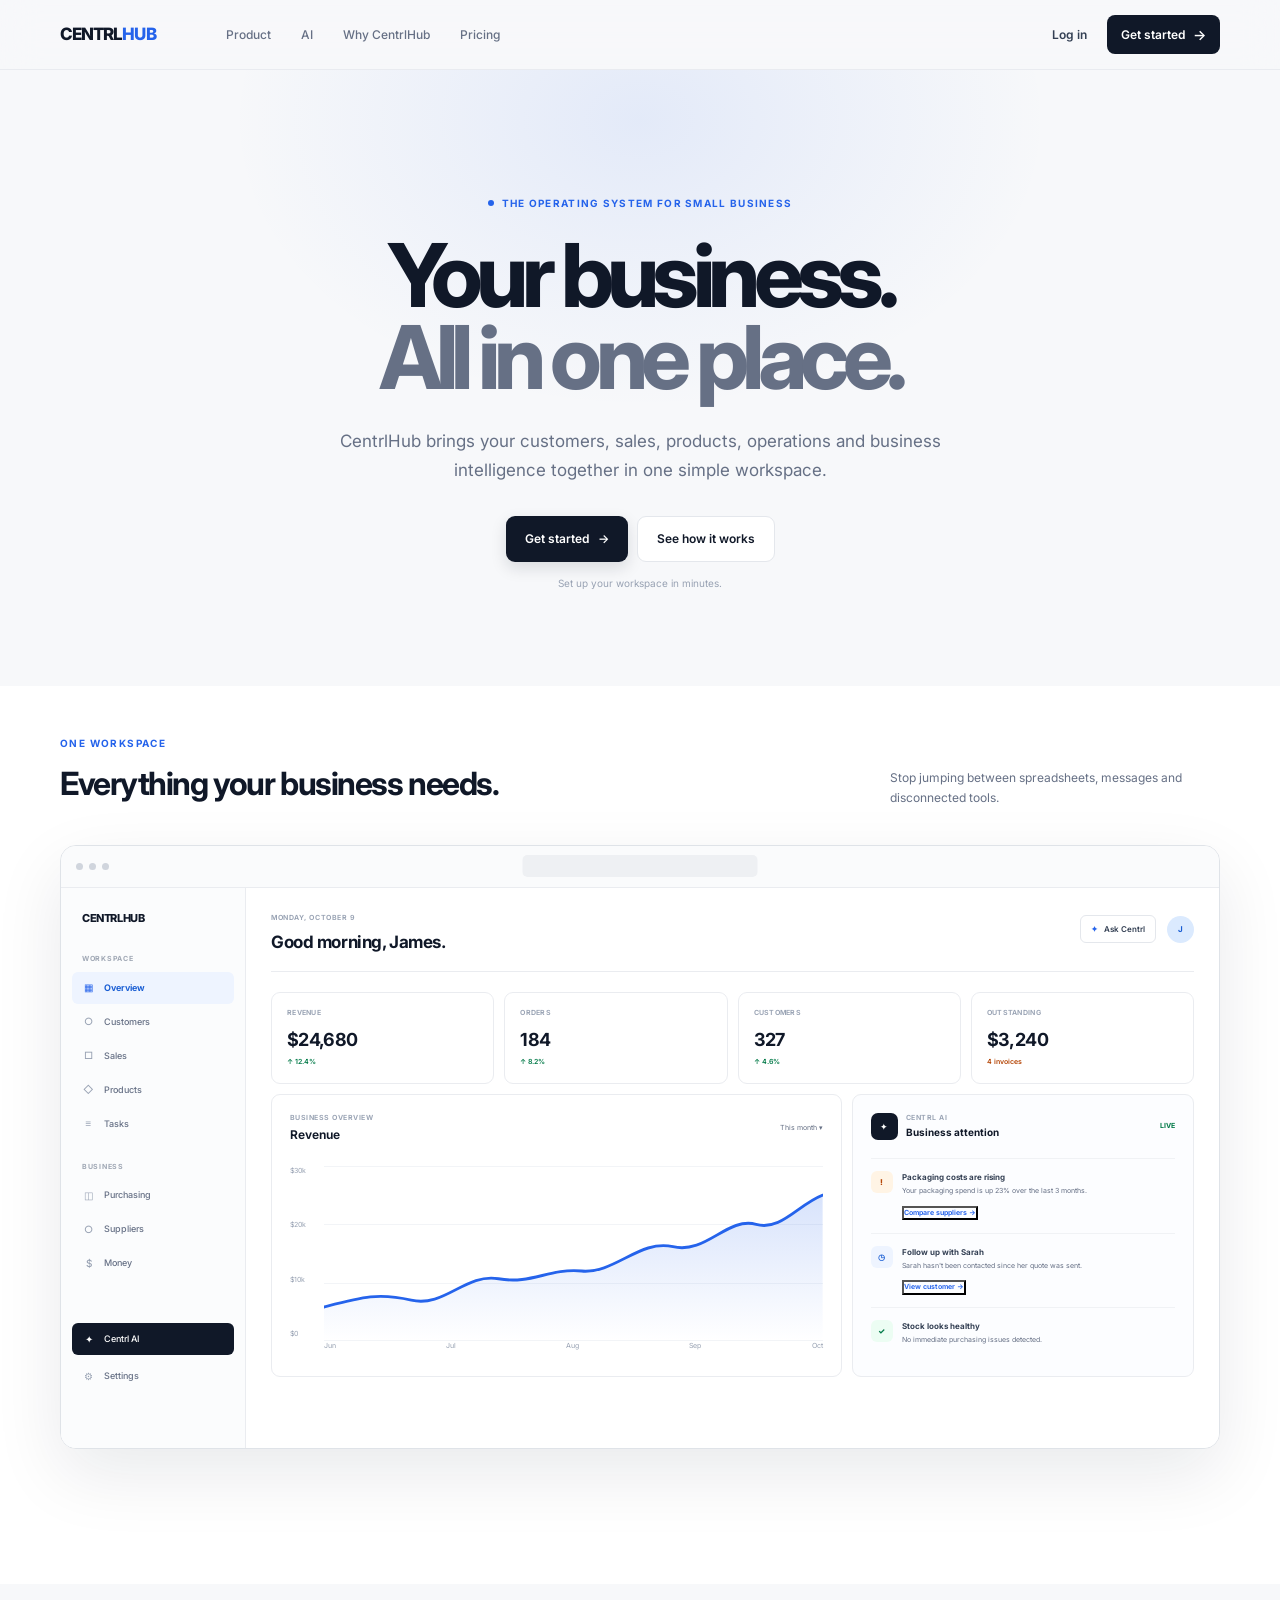
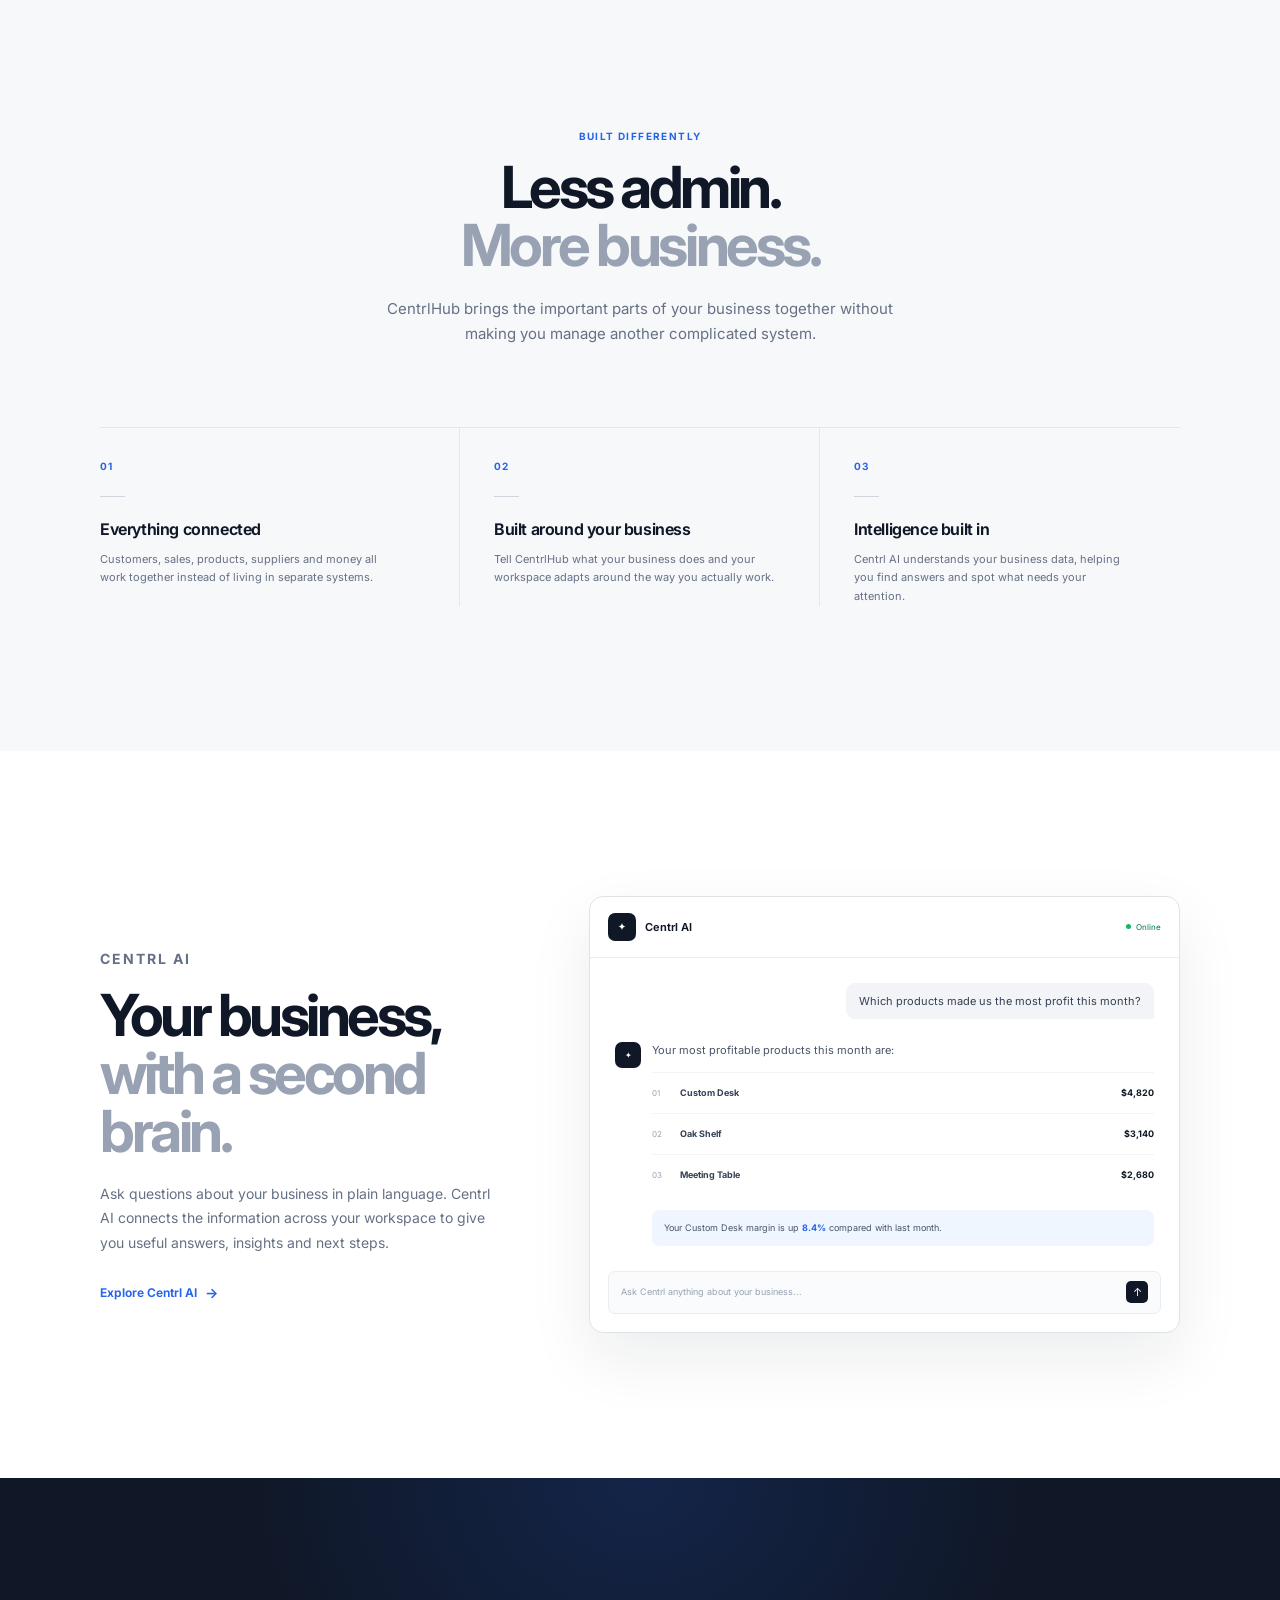
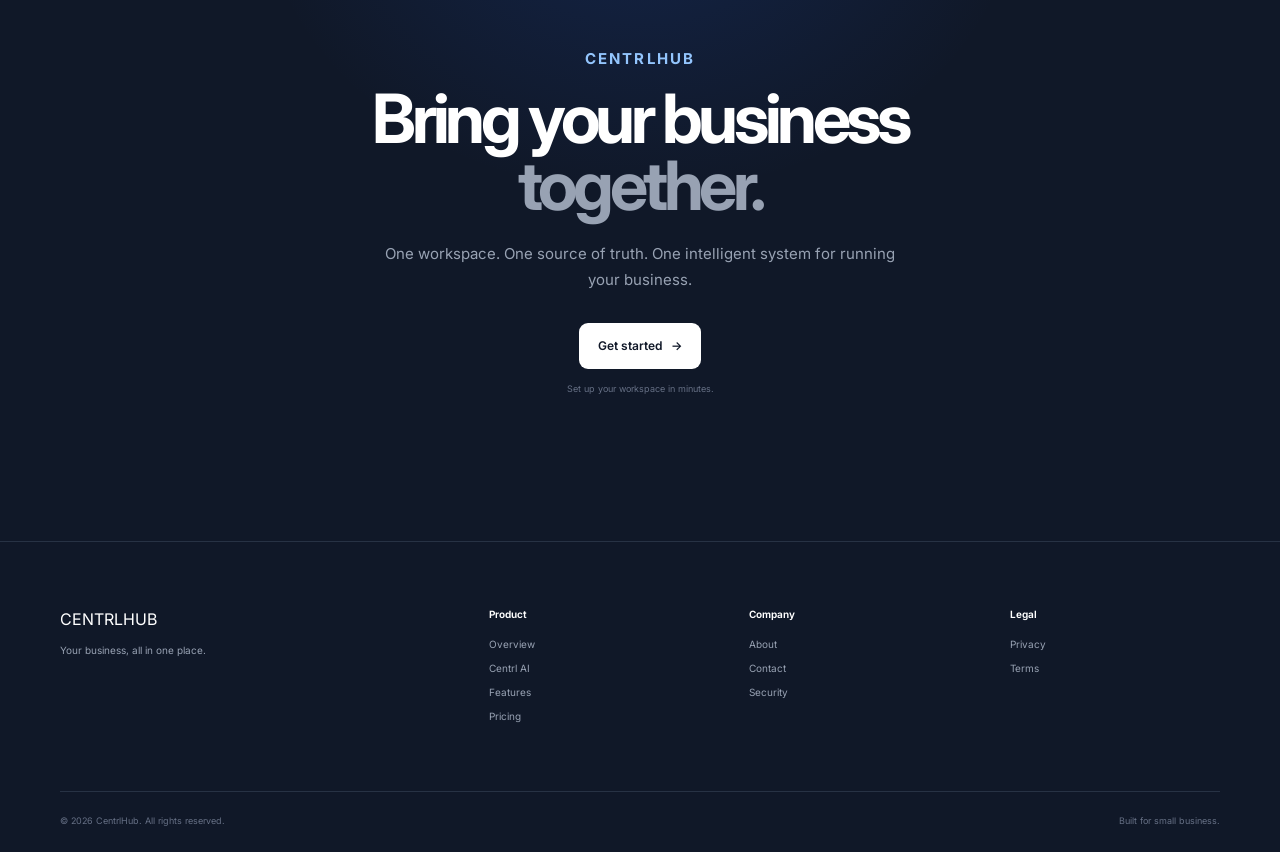
==== commit 487be97a: "Update index.html" ====
--- a/index.html
+++ b/index.html
@@ -739,7 +739,7 @@
 
             <div class="footer-brand">
 
-                <a href="#" class="logo">
+                <a href="#" class="footer-logo">
                     CENTRL<span>HUB</span>
                 </a>
 
--- a/style.css
+++ b/style.css
@@ -1,16 +1,44 @@
 /* =========================================================
-   CENTRLHUB
-   Landing Page — Premium SaaS Styling
-   ========================================================= */
+   CENTRLHUB — LANDING PAGE
+   ========================================================= */
+
+:root {
+    --black: #101828;
+    --black-2: #1d2939;
+
+    --text: #344054;
+    --muted: #667085;
+    --soft: #98a2b3;
+
+    --blue: #2563eb;
+    --blue-dark: #1d4ed8;
+    --blue-soft: #eff6ff;
+
+    --background: #f7f8fa;
+    --white: #ffffff;
+
+    --border: #e4e7ec;
+    --border-light: #eaecf0;
+
+    --green: #12b76a;
+    --orange: #f79009;
+
+    --radius: 12px;
+    --radius-large: 18px;
+
+    --shadow:
+        0 25px 70px rgba(16, 24, 40, 0.09);
+}
+
 
 /* =========================================================
    RESET
    ========================================================= */
 
 * {
+    box-sizing: border-box;
     margin: 0;
     padding: 0;
-    box-sizing: border-box;
 }
 
 html {
@@ -18,12 +46,19 @@
 }
 
 body {
-    font-family: "Inter", -apple-system, BlinkMacSystemFont, "Segoe UI", sans-serif;
-    background: #f7f8fa;
-    color: #111827;
+    background: var(--background);
+    color: var(--black);
+
+    font-family:
+        "Inter",
+        -apple-system,
+        BlinkMacSystemFont,
+        "Segoe UI",
+        sans-serif;
+
     line-height: 1.5;
+
     -webkit-font-smoothing: antialiased;
-    text-rendering: optimizeLegibility;
 }
 
 a {
@@ -31,119 +66,226 @@
     text-decoration: none;
 }
 
-button,
-input {
+button {
     font: inherit;
-}
-
-button {
-    border: 0;
-}
-
-img {
-    max-width: 100%;
-    display: block;
 }
 
 ::selection {
     background: #dbeafe;
-    color: #111827;
-}
-
-
-/* =========================================================
-   VARIABLES
-   ========================================================= */
-
-:root {
-    --black: #111827;
-    --black-soft: #1d2939;
-    --text: #344054;
-    --muted: #667085;
-    --light-muted: #98a2b3;
-
-    --blue: #2563eb;
-    --blue-dark: #1d4ed8;
-    --blue-soft: #eff6ff;
-    --blue-border: #dbeafe;
-
-    --background: #f7f8fa;
-    --surface: #ffffff;
-    --surface-soft: #fafbfc;
-
-    --border: #e4e7ec;
-    --border-light: #eaecf0;
-
-    --green: #12b76a;
-    --orange: #f79009;
-
-    --radius-sm: 8px;
-    --radius-md: 12px;
-    --radius-lg: 16px;
-    --radius-xl: 22px;
-
-    --shadow-sm: 0 4px 12px rgba(16, 24, 40, 0.04);
-    --shadow-md: 0 12px 30px rgba(16, 24, 40, 0.06);
-    --shadow-lg: 0 25px 70px rgba(16, 24, 40, 0.09);
-}
-
-
-/* =========================================================
-   GLOBAL
-   ========================================================= */
-
-.container {
+    color: var(--black);
+}
+
+
+/* =========================================================
+   SHARED
+   ========================================================= */
+
+.container,
+.nav-inner,
+.footer-inner {
     width: min(1160px, calc(100% - 48px));
     margin: 0 auto;
 }
 
-.eyebrow {
+.small-label {
+    color: var(--blue);
+
+    font-size: 10px;
+    font-weight: 700;
+    letter-spacing: 0.14em;
+    text-transform: uppercase;
+}
+
+
+/* =========================================================
+   NAVBAR
+   ========================================================= */
+
+.navbar {
+    position: relative;
+    z-index: 100;
+
+    height: 70px;
+
+    border-bottom: 1px solid rgba(228, 231, 236, 0.75);
+
+    background: rgba(247, 248, 250, 0.88);
+
+    backdrop-filter: blur(18px);
+    -webkit-backdrop-filter: blur(18px);
+}
+
+.nav-inner {
+    display: flex;
+    align-items: center;
+
+    height: 100%;
+}
+
+.logo {
+    color: var(--black);
+
+    font-size: 17px;
+    font-weight: 800;
+    letter-spacing: -0.055em;
+}
+
+.logo span {
+    color: var(--blue);
+}
+
+.nav-links {
+    display: flex;
+    gap: 30px;
+
+    margin-left: 70px;
+}
+
+.nav-links a {
+    color: var(--muted);
+
+    font-size: 12px;
+    font-weight: 500;
+
+    transition: color 0.2s ease;
+}
+
+.nav-links a:hover {
+    color: var(--black);
+}
+
+.nav-actions {
+    display: flex;
+    align-items: center;
+    gap: 20px;
+
+    margin-left: auto;
+}
+
+.login {
+    color: var(--text);
+
+    font-size: 12px;
+    font-weight: 600;
+}
+
+.nav-cta {
     display: inline-flex;
     align-items: center;
     gap: 8px;
 
-    margin-bottom: 18px;
+    padding: 9px 14px;
+
+    border-radius: 8px;
+
+    background: var(--black);
+    color: #ffffff;
+
+    font-size: 12px;
+    font-weight: 600;
+
+    transition:
+        transform 0.2s ease,
+        background 0.2s ease;
+}
+
+.nav-cta:hover {
+    transform: translateY(-1px);
+    background: #1f2937;
+}
+
+.nav-cta span {
+    font-size: 14px;
+}
+
+.mobile-menu {
+    display: none;
+}
+
+
+/* =========================================================
+   HERO
+   ========================================================= */
+
+.hero {
+    position: relative;
+
+    overflow: hidden;
+
+    padding: 118px 24px 95px;
+
+    text-align: center;
+}
+
+.hero-glow {
+    position: absolute;
+
+    top: -250px;
+    left: 50%;
+
+    width: 850px;
+    height: 600px;
+
+    transform: translateX(-50%);
+
+    background:
+        radial-gradient(
+            ellipse,
+            rgba(37, 99, 235, 0.095),
+            transparent 68%
+        );
+
+    pointer-events: none;
+}
+
+.hero-inner {
+    position: relative;
+    z-index: 2;
+
+    max-width: 850px;
+    margin: 0 auto;
+}
+
+.hero-label {
+    display: inline-flex;
+    align-items: center;
+    gap: 8px;
+
+    margin-bottom: 23px;
 
     color: var(--blue);
 
-    font-size: 11px;
+    font-size: 10px;
     font-weight: 700;
     letter-spacing: 0.13em;
-    text-transform: uppercase;
-}
-
-.eyebrow-dot {
+}
+
+.status-dot {
     width: 6px;
     height: 6px;
 
     border-radius: 50%;
+
     background: var(--blue);
 }
 
-.section-heading {
-    max-width: 720px;
-    margin-bottom: 48px;
-}
-
-.section-heading.centered {
-    margin-right: auto;
-    margin-left: auto;
-    text-align: center;
-}
-
-.section-heading h2 {
-    margin-bottom: 18px;
-
+.hero h1 {
     color: var(--black);
 
-    font-size: clamp(38px, 5vw, 58px);
-    font-weight: 700;
-    line-height: 1.03;
-    letter-spacing: -0.055em;
-}
-
-.section-heading p {
+    font-size: clamp(55px, 8vw, 88px);
+    font-weight: 750;
+    line-height: 0.94;
+    letter-spacing: -0.075em;
+}
+
+.hero h1 span {
+    color: #667085;
+}
+
+.hero-description {
     max-width: 650px;
+
+    margin: 28px auto 0;
 
     color: var(--muted);
 
@@ -151,301 +293,129 @@
     line-height: 1.7;
 }
 
-.section-heading.centered p {
-    margin-right: auto;
-    margin-left: auto;
-}
-
-
-/* =========================================================
-   BUTTONS
-   ========================================================= */
-
-.btn {
-    display: inline-flex;
-    align-items: center;
+.hero-actions {
+    display: flex;
     justify-content: center;
     gap: 9px;
 
+    margin-top: 31px;
+}
+
+.button {
+    display: inline-flex;
+    align-items: center;
+    justify-content: center;
+    gap: 9px;
+
     min-height: 46px;
+
     padding: 0 19px;
 
-    border: 1px solid transparent;
     border-radius: 9px;
 
-    font-size: 13px;
+    font-size: 12px;
     font-weight: 600;
-
-    cursor: pointer;
 
     transition:
         transform 0.2s ease,
         background 0.2s ease,
-        border-color 0.2s ease,
-        box-shadow 0.2s ease;
-}
-
-.btn:hover {
+        border-color 0.2s ease;
+}
+
+.button:hover {
     transform: translateY(-1px);
 }
 
-.btn-primary {
+.button-dark {
     background: var(--black);
     color: #ffffff;
 
-    box-shadow: 0 4px 12px rgba(17, 24, 39, 0.12);
-}
-
-.btn-primary:hover {
+    box-shadow: 0 6px 16px rgba(16, 24, 40, 0.13);
+}
+
+.button-dark:hover {
     background: #1f2937;
-
-    box-shadow: 0 8px 20px rgba(17, 24, 39, 0.16);
-}
-
-.btn-secondary {
-    background: rgba(255, 255, 255, 0.8);
-    border-color: var(--border);
+}
+
+.button-light {
+    border: 1px solid var(--border);
+
+    background: #ffffff;
     color: var(--black);
 }
 
-.btn-secondary:hover {
+.button-light:hover {
+    border-color: #d0d5dd;
+}
+
+.hero-note {
+    margin-top: 14px;
+
+    color: var(--soft);
+
+    font-size: 10px;
+}
+
+
+/* =========================================================
+   PRODUCT SECTION
+   ========================================================= */
+
+.product-section {
+    padding: 50px 24px 135px;
+
     background: #ffffff;
-    border-color: #d0d5dd;
-}
-
-.btn-small {
-    min-height: 38px;
-    padding: 0 14px;
+}
+
+.product-container {
+    width: min(1160px, 100%);
+    margin: 0 auto;
+}
+
+.product-top {
+    display: flex;
+    align-items: flex-end;
+    justify-content: space-between;
+
+    margin-bottom: 37px;
+}
+
+.product-top h2 {
+    margin-top: 9px;
+
+    color: var(--black);
+
+    font-size: 32px;
+    font-weight: 700;
+    letter-spacing: -0.045em;
+}
+
+.product-top > p {
+    max-width: 330px;
+
+    color: var(--muted);
 
     font-size: 12px;
-}
-
-
-/* =========================================================
-   HEADER
-   ========================================================= */
-
-.site-header {
-    position: relative;
-    z-index: 100;
-
-    width: 100%;
-
-    background: rgba(247, 248, 250, 0.86);
-    border-bottom: 1px solid rgba(228, 231, 236, 0.75);
-
-    backdrop-filter: blur(18px);
-    -webkit-backdrop-filter: blur(18px);
-}
-
-.nav-container {
-    display: flex;
-    align-items: center;
-
-    width: min(1240px, calc(100% - 48px));
-    height: 70px;
-
-    margin: 0 auto;
-}
-
-.brand {
-    color: var(--black);
-
-    font-size: 17px;
-    font-weight: 800;
-    letter-spacing: -0.045em;
-}
-
-.desktop-nav {
-    display: flex;
-    align-items: center;
-    gap: 30px;
-
-    margin-left: 68px;
-}
-
-.desktop-nav a {
-    position: relative;
-
-    color: var(--muted);
-
-    font-size: 13px;
-    font-weight: 500;
-
-    transition: color 0.2s ease;
-}
-
-.desktop-nav a:hover {
-    color: var(--black);
-}
-
-.nav-actions {
-    display: flex;
-    align-items: center;
-    gap: 19px;
-
-    margin-left: auto;
-}
-
-.login-link {
-    color: var(--text);
-
-    font-size: 13px;
-    font-weight: 600;
-
-    transition: color 0.2s ease;
-}
-
-.login-link:hover {
-    color: var(--blue);
-}
-
-.mobile-menu {
-    display: none;
-
-    align-items: center;
-    justify-content: center;
-
-    width: 38px;
-    height: 38px;
-
-    margin-left: auto;
+    line-height: 1.65;
+}
+
+
+/* =========================================================
+   BROWSER WINDOW
+   ========================================================= */
+
+.dashboard-window {
+    overflow: hidden;
+
+    border: 1px solid #dfe3e8;
+    border-radius: 16px;
 
     background: #ffffff;
-    border: 1px solid var(--border);
-    border-radius: 9px;
-
-    color: var(--black);
-
-    cursor: pointer;
-}
-
-
-/* =========================================================
-   HERO
-   ========================================================= */
-
-.hero {
-    position: relative;
-
-    overflow: hidden;
-
-    padding: 112px 0 110px;
-
-    background:
-        radial-gradient(
-            circle at 50% -10%,
-            rgba(37, 99, 235, 0.08),
-            transparent 38%
-        ),
-        var(--background);
-}
-
-.hero::after {
-    content: "";
-
-    position: absolute;
-
-    top: 440px;
-    left: 50%;
-
-    width: 1000px;
-    height: 500px;
-
-    transform: translateX(-50%);
-
-    background: radial-gradient(
-        ellipse,
-        rgba(37, 99, 235, 0.035),
-        transparent 68%
-    );
-
-    pointer-events: none;
-}
-
-.hero-content {
-    position: relative;
-    z-index: 2;
-
-    text-align: center;
-}
-
-.hero-text {
-    max-width: 850px;
-    margin: 0 auto;
-}
-
-.hero-text h1 {
-    max-width: 850px;
-
-    margin: 0 auto 25px;
-
-    color: var(--black);
-
-    font-size: clamp(52px, 7vw, 82px);
-    font-weight: 720;
-    line-height: 0.98;
-    letter-spacing: -0.07em;
-}
-
-.hero-text > p {
-    max-width: 650px;
-
-    margin: 0 auto;
-
-    color: var(--muted);
-
-    font-size: 18px;
-    line-height: 1.7;
-}
-
-.hero-buttons {
-    display: flex;
-    align-items: center;
-    justify-content: center;
-    gap: 10px;
-
-    margin-top: 34px;
-}
-
-.hero-subtext {
-    margin-top: 16px !important;
-
-    color: var(--light-muted) !important;
-
-    font-size: 11px !important;
-}
-
-
-/* =========================================================
-   PRODUCT PREVIEW
-   ========================================================= */
-
-.hero-product {
-    position: relative;
-    z-index: 2;
-
-    max-width: 1110px;
-
-    margin: 78px auto 0;
-}
-
-.product-browser {
-    overflow: hidden;
-
-    background: #ffffff;
-
-    border: 1px solid #dfe3e8;
-    border-radius: 15px;
-
-    box-shadow:
-        0 40px 100px rgba(16, 24, 40, 0.10),
-        0 15px 35px rgba(16, 24, 40, 0.05);
-
-    text-align: left;
-}
-
-.browser-bar {
+
+    box-shadow: var(--shadow);
+}
+
+.window-top {
     display: flex;
     align-items: center;
 
@@ -453,16 +423,18 @@
 
     padding: 0 15px;
 
-    background: #f9fafb;
+    background: #fafbfc;
     border-bottom: 1px solid var(--border-light);
 }
 
-.browser-dots {
+.window-dots {
     display: flex;
     gap: 6px;
 }
 
-.browser-dots span {
+.window-dots i {
+    display: block;
+
     width: 7px;
     height: 7px;
 
@@ -471,1516 +443,1043 @@
     background: #d0d5dd;
 }
 
-.browser-address {
-    width: 265px;
-    height: 23px;
-
-    margin: 0 auto;
+.window-url {
+    position: absolute;
+    left: 50%;
+
+    width: 235px;
+    height: 22px;
+
+    transform: translateX(-50%);
 
     border-radius: 5px;
 
     background: #eef0f3;
-}
-
-.product-interface {
-    display: flex;
-
-    min-height: 555px;
-}
-
-
-/* =========================================================
-   SIDEBAR
-   ========================================================= */
-
-.product-sidebar {
-    width: 192px;
+
+    color: transparent;
+}
+
+
+/* =========================================================
+   DASHBOARD
+   ========================================================= */
+
+.dashboard {
+    display: flex;
+
+    min-height: 560px;
+
+    background: #ffffff;
+}
+
+.dashboard-sidebar {
+    width: 185px;
 
     flex-shrink: 0;
 
-    padding: 21px 12px;
+    padding: 22px 11px;
 
     background: #fbfcfd;
     border-right: 1px solid var(--border-light);
 }
 
-.interface-logo {
+.dashboard-logo {
     padding: 0 10px;
 
-    margin-bottom: 27px;
+    margin-bottom: 28px;
 
     color: var(--black);
 
-    font-size: 12px;
+    font-size: 11px;
     font-weight: 800;
     letter-spacing: -0.035em;
 }
 
-.sidebar-group {
-    margin-bottom: 23px;
-}
-
-.sidebar-heading {
+.side-group {
+    margin-bottom: 22px;
+}
+
+.side-group > p {
     padding: 0 10px;
 
     margin-bottom: 7px;
 
     color: #a0a8b5;
+
+    font-size: 7px;
+    font-weight: 700;
+    letter-spacing: 0.1em;
+}
+
+.side-link {
+    display: flex;
+    align-items: center;
+    gap: 9px;
+
+    height: 32px;
+
+    padding: 0 10px;
+
+    margin-bottom: 2px;
+
+    border-radius: 6px;
+
+    color: #667085;
+
+    font-size: 9px;
+    font-weight: 500;
+}
+
+.side-link b {
+    display: inline-flex;
+    align-items: center;
+    justify-content: center;
+
+    width: 13px;
+
+    color: #98a2b3;
+
+    font-size: 10px;
+    font-weight: 500;
+}
+
+.side-link.active {
+    background: #eef4ff;
+    color: #175cd3;
+    font-weight: 650;
+}
+
+.side-link.active b {
+    color: #2563eb;
+}
+
+.side-bottom {
+    margin-top: 44px;
+}
+
+.ai-side {
+    margin-bottom: 5px;
+
+    background: var(--black);
+    color: #ffffff;
+}
+
+.ai-side b {
+    color: #ffffff;
+}
+
+
+/* =========================================================
+   DASHBOARD MAIN
+   ========================================================= */
+
+.dashboard-main {
+    flex: 1;
+    min-width: 0;
+
+    padding: 0 25px 25px;
+}
+
+.dashboard-header {
+    display: flex;
+    align-items: center;
+    justify-content: space-between;
+
+    min-height: 84px;
+
+    border-bottom: 1px solid var(--border-light);
+}
+
+.dashboard-header > div:first-child > span {
+    color: #98a2b3;
+
+    font-size: 7px;
+    font-weight: 650;
+    letter-spacing: 0.08em;
+}
+
+.dashboard-header h3 {
+    margin-top: 4px;
+
+    color: var(--black);
+
+    font-size: 17px;
+    font-weight: 700;
+    letter-spacing: -0.025em;
+}
+
+.dashboard-header-right {
+    display: flex;
+    align-items: center;
+    gap: 11px;
+}
+
+.ask-button {
+    display: flex;
+    align-items: center;
+    gap: 6px;
+
+    padding: 7px 10px;
+
+    border: 1px solid var(--border);
+    border-radius: 6px;
+
+    background: #ffffff;
+    color: var(--text);
+
+    font-size: 8px;
+    font-weight: 600;
+}
+
+.ask-button span {
+    color: var(--blue);
+}
+
+.avatar {
+    display: flex;
+    align-items: center;
+    justify-content: center;
+
+    width: 27px;
+    height: 27px;
+
+    border-radius: 50%;
+
+    background: #dbeafe;
+    color: #175cd3;
 
     font-size: 8px;
     font-weight: 700;
-    letter-spacing: 0.09em;
-    text-transform: uppercase;
-}
-
-.sidebar-link {
-    display: flex;
-    align-items: center;
-    gap: 9px;
-
-    height: 32px;
-
-    padding: 0 10px;
-
-    margin-bottom: 2px;
-
-    border-radius: 6px;
-
+}
+
+
+/* =========================================================
+   DASHBOARD STATS
+   ========================================================= */
+
+.dashboard-stats {
+    display: grid;
+    grid-template-columns: repeat(4, 1fr);
+    gap: 10px;
+
+    padding-top: 20px;
+}
+
+.dash-stat {
+    padding: 15px;
+
+    border: 1px solid var(--border-light);
+    border-radius: 9px;
+
+    background: #ffffff;
+}
+
+.dash-stat > span {
+    display: block;
+
+    margin-bottom: 8px;
+
+    color: #98a2b3;
+
+    font-size: 7px;
+    font-weight: 650;
+    letter-spacing: 0.04em;
+}
+
+.dash-stat strong {
+    display: block;
+
+    color: var(--black);
+
+    font-size: 18px;
+    font-weight: 700;
+    letter-spacing: -0.035em;
+}
+
+.dash-stat small {
+    display: block;
+
+    margin-top: 4px;
+
+    font-size: 7px;
+    font-weight: 600;
+}
+
+.up {
+    color: #027a48;
+}
+
+.attention {
+    color: #b54708;
+}
+
+
+/* =========================================================
+   DASHBOARD GRID
+   ========================================================= */
+
+.dashboard-grid {
+    display: grid;
+    grid-template-columns: 1.25fr 0.75fr;
+    gap: 10px;
+
+    margin-top: 10px;
+}
+
+.business-card,
+.ai-card {
+    min-width: 0;
+
+    padding: 18px;
+
+    border: 1px solid var(--border-light);
+    border-radius: 9px;
+
+    background: #ffffff;
+}
+
+.card-heading {
+    display: flex;
+    align-items: center;
+    justify-content: space-between;
+
+    margin-bottom: 22px;
+}
+
+.card-heading span:first-child {
+    display: block;
+
+    color: #98a2b3;
+
+    font-size: 7px;
+    font-weight: 650;
+    letter-spacing: 0.07em;
+}
+
+.card-heading h4 {
+    margin-top: 3px;
+
+    color: var(--black);
+
+    font-size: 12px;
+    font-weight: 650;
+}
+
+.period {
     color: #667085;
 
-    font-size: 10px;
-    font-weight: 500;
-}
-
-.sidebar-link::before {
-    content: "";
-
-    width: 12px;
-    height: 12px;
-
-    border: 1px solid #b8c0cb;
-    border-radius: 3px;
-}
-
-.sidebar-link.active {
-    background: #eef4ff;
-
-    color: #175cd3;
-
-    font-weight: 650;
-}
-
-.sidebar-link.active::before {
-    background: #3b82f6;
-    border-color: #3b82f6;
-}
-
-.sidebar-bottom {
-    margin-top: 46px;
-}
-
-.sidebar-link.ai-link {
+    font-size: 7px;
+}
+
+
+/* =========================================================
+   CHART
+   ========================================================= */
+
+.chart {
+    display: flex;
+
+    height: 175px;
+}
+
+.chart-labels {
+    display: flex;
+    flex-direction: column;
+    justify-content: space-between;
+
+    width: 34px;
+
+    padding-bottom: 2px;
+
+    color: #98a2b3;
+
+    font-size: 7px;
+}
+
+.chart-area {
+    position: relative;
+
+    flex: 1;
+
+    overflow: hidden;
+}
+
+.grid-line {
+    position: absolute;
+    left: 0;
+    right: 0;
+
+    height: 1px;
+
+    background: #f2f4f7;
+}
+
+.line-one {
+    top: 0;
+}
+
+.line-two {
+    top: 33.3%;
+}
+
+.line-three {
+    top: 66.6%;
+}
+
+.line-four {
+    bottom: 0;
+}
+
+.chart svg {
+    position: absolute;
+
+    inset: 0;
+
+    width: 100%;
+    height: 100%;
+}
+
+.chart-months {
+    display: flex;
+    justify-content: space-between;
+
+    padding-left: 34px;
+
+    color: #98a2b3;
+
+    font-size: 7px;
+}
+
+
+/* =========================================================
+   AI CARD
+   ========================================================= */
+
+.ai-card {
+    background: #fcfdff;
+}
+
+.ai-card-header {
+    display: flex;
+    align-items: center;
+    justify-content: space-between;
+
+    margin-bottom: 18px;
+}
+
+.ai-heading {
+    display: flex;
+    align-items: center;
+    gap: 8px;
+}
+
+.ai-mark {
+    display: flex;
+    align-items: center;
+    justify-content: center;
+
+    width: 27px;
+    height: 27px;
+
+    border-radius: 7px;
+
     background: var(--black);
     color: #ffffff;
-}
-
-.sidebar-link.ai-link::before {
-    border-color: #ffffff;
-    border-radius: 50%;
-}
-
-
-/* =========================================================
-   INTERFACE
-   ========================================================= */
-
-.interface-main {
-    min-width: 0;
-
-    flex: 1;
-
-    background: #ffffff;
-}
-
-.interface-topbar {
-    display: flex;
-    align-items: center;
-    justify-content: space-between;
-
-    height: 63px;
-
-    padding: 0 23px;
-
-    border-bottom: 1px solid var(--border-light);
-}
-
-.fake-search {
-    width: 225px;
-    height: 30px;
-
-    border: 1px solid var(--border-light);
+
+    font-size: 9px;
+}
+
+.ai-heading span {
+    display: block;
+
+    color: #98a2b3;
+
+    font-size: 7px;
+    font-weight: 650;
+    letter-spacing: 0.07em;
+}
+
+.ai-heading strong {
+    display: block;
+
+    margin-top: 2px;
+
+    color: var(--black);
+
+    font-size: 10px;
+}
+
+.ai-live {
+    color: #027a48;
+
+    font-size: 7px;
+    font-weight: 700;
+}
+
+.ai-alert {
+    display: flex;
+    align-items: flex-start;
+    gap: 9px;
+
+    padding: 12px 0;
+
+    border-top: 1px solid #f0f2f5;
+}
+
+.alert-icon {
+    display: flex;
+    align-items: center;
+    justify-content: center;
+
+    width: 22px;
+    height: 22px;
+
+    flex-shrink: 0;
+
     border-radius: 6px;
 
-    background: #fafbfc;
-}
-
-.interface-actions {
-    display: flex;
-    align-items: center;
-    gap: 12px;
-}
-
-.ask-centrl {
-    padding: 7px 11px;
-
-    border: 1px solid #d0d5dd;
-    border-radius: 6px;
-
-    background: #ffffff;
-
-    color: #344054;
-
-    font-size: 9px;
-    font-weight: 650;
-}
-
-.notification {
-    width: 13px;
-    height: 13px;
-
-    border: 1px solid #98a2b3;
-    border-radius: 50%;
-}
-
-.user-avatar {
-    width: 27px;
-    height: 27px;
-
-    border-radius: 50%;
-
-    background: #dbeafe;
-}
-
-.interface-content {
-    padding: 27px;
-}
-
-.interface-heading {
-    margin-bottom: 20px;
-}
-
-.interface-heading small {
-    display: block;
-
-    margin-bottom: 3px;
-
-    color: #98a2b3;
-
-    font-size: 9px;
-}
-
-.interface-heading h3 {
-    color: var(--black);
-
-    font-size: 21px;
-    font-weight: 700;
-    letter-spacing: -0.03em;
-}
-
-
-/* =========================================================
-   STATS
-   ========================================================= */
-
-.stats-grid {
-    display: grid;
-    grid-template-columns: repeat(4, 1fr);
-    gap: 11px;
-}
-
-.stat-card {
-    padding: 15px;
-
-    border: 1px solid var(--border-light);
-    border-radius: 9px;
-
-    background: #ffffff;
-}
-
-.stat-top {
-    display: flex;
-    align-items: center;
-    justify-content: space-between;
-
-    margin-bottom: 10px;
-}
-
-.stat-top span:first-child {
-    color: var(--muted);
-
     font-size: 8px;
-    font-weight: 600;
-}
-
-.stat-top span:last-child {
-    font-size: 8px;
-    font-weight: 650;
-}
-
-.positive {
-    color: #027a48;
-}
-
-.warning {
-    color: #b54708;
-}
-
-.stat-card strong {
-    color: var(--black);
-
-    font-size: 19px;
-    font-weight: 700;
-    letter-spacing: -0.035em;
-}
-
-
-/* =========================================================
-   PREVIEW COLUMNS
-   ========================================================= */
-
-.interface-columns {
-    display: grid;
-    grid-template-columns: 1.2fr 0.8fr;
-    gap: 11px;
-
-    margin-top: 11px;
-}
-
-.ai-preview-card,
-.today-preview {
-    min-width: 0;
-
-    padding: 17px;
-
-    border: 1px solid var(--border-light);
-    border-radius: 9px;
-
-    background: #ffffff;
-}
-
-.ai-preview-header {
-    display: flex;
-    align-items: center;
-    gap: 9px;
-
-    margin-bottom: 16px;
-}
-
-.ai-icon {
-    display: flex;
-    align-items: center;
-    justify-content: center;
-
-    width: 27px;
-    height: 27px;
-
-    border-radius: 7px;
-
-    background: var(--black);
-    color: #ffffff;
-
-    font-size: 9px;
-    font-weight: 700;
-}
-
-.ai-title {
-    display: flex;
-    flex-direction: column;
-    gap: 1px;
-}
-
-.ai-title strong {
-    color: #101828;
-
-    font-size: 10px;
-}
-
-.ai-title span {
-    color: #98a2b3;
-
-    font-size: 8px;
-}
-
-.ai-active {
-    width: 6px;
-    height: 6px;
-
-    margin-left: auto;
-
-    border-radius: 50%;
-
-    background: var(--green);
-}
-
-.ai-item {
-    display: flex;
-    align-items: flex-start;
-    gap: 10px;
-
-    padding: 9px 0;
-
-    border-top: 1px solid #f0f2f5;
-}
-
-.ai-item-icon {
-    display: flex;
-    align-items: center;
-    justify-content: center;
-
-    width: 23px;
-    height: 23px;
-
-    flex-shrink: 0;
-
-    border-radius: 6px;
-
-    font-size: 8px;
-    font-weight: 700;
-}
-
-.warning-bg {
+    font-weight: 800;
+}
+
+.alert-icon.orange {
     background: #fff4e5;
     color: #b54708;
 }
 
-.blue-bg {
+.alert-icon.blue {
     background: #eef4ff;
     color: #175cd3;
 }
 
-.purple-bg {
-    background: #f4f3ff;
-    color: #5925dc;
-}
-
-.ai-item p {
-    color: #475467;
-
-    font-size: 8px;
-    line-height: 1.5;
-}
-
-.ai-item p strong {
-    display: block;
-
-    margin-bottom: 2px;
-
-    color: #344054;
-
-    font-size: 8px;
-}
-
-.preview-heading {
-    margin-bottom: 14px;
-
-    color: #344054;
-
-    font-size: 10px;
-    font-weight: 700;
-}
-
-.schedule {
-    display: flex;
-    flex-direction: column;
-}
-
-.schedule-item {
-    display: flex;
-    align-items: center;
-    gap: 9px;
-
-    min-height: 43px;
-
-    border-bottom: 1px solid #f2f4f7;
-}
-
-.schedule-item:last-child {
-    border-bottom: 0;
-}
-
-.schedule-dot {
-    width: 6px;
-    height: 6px;
-
-    flex-shrink: 0;
-
-    border-radius: 50%;
-
-    background: #98a2b3;
-}
-
-.schedule-item:nth-child(2) .schedule-dot {
-    background: var(--blue);
-}
-
-.schedule-item:nth-child(3) .schedule-dot {
-    background: var(--green);
-}
-
-.schedule-item div {
-    min-width: 0;
-}
-
-.schedule-item strong {
-    display: block;
-
-    color: #344054;
-
-    font-size: 8px;
-}
-
-.schedule-item span {
-    display: block;
-
-    color: #98a2b3;
-
-    font-size: 7px;
-}
-
-
-/* =========================================================
-   EVERYTHING CONNECTED
-   ========================================================= */
-
-.connected-section {
-    padding: 145px 0;
-
-    background: #ffffff;
-}
-
-.connected-visual {
-    position: relative;
-
-    max-width: 990px;
-
-    margin: 75px auto 0;
-}
-
-.connected-line {
-    position: absolute;
-
-    top: 39px;
-    left: 6%;
-    right: 6%;
-
-    height: 1px;
-
-    background: #d0d5dd;
-}
-
-.connected-items {
-    position: relative;
-    z-index: 2;
-
-    display: flex;
-    align-items: flex-start;
-    justify-content: space-between;
-}
-
-.connected-item {
-    display: flex;
-    align-items: center;
-
-    width: 105px;
-
-    flex-direction: column;
-    gap: 10px;
-}
-
-.connected-icon {
-    display: flex;
-    align-items: center;
-    justify-content: center;
-
-    width: 52px;
-    height: 52px;
-
-    border: 1px solid #dfe3e8;
-    border-radius: 13px;
-
-    background: #ffffff;
-
-    color: #475467;
-
-    font-size: 10px;
-    font-weight: 700;
-
-    box-shadow: var(--shadow-sm);
-}
-
-.connected-item span {
-    color: #667085;
-
-    font-size: 10px;
-    font-weight: 550;
-}
-
-.connected-center {
-    display: flex;
-    align-items: center;
-    justify-content: center;
-
-    width: 78px;
-    height: 78px;
-
-    margin-top: -13px;
-
-    border-radius: 19px;
-
-    background: var(--black);
-
-    color: #ffffff;
-
-    box-shadow:
-        0 14px 35px rgba(17, 24, 39, 0.18),
-        0 0 0 8px rgba(17, 24, 39, 0.03);
-}
-
-.connected-logo {
-    font-size: 10px;
-    font-weight: 800;
-    letter-spacing: -0.03em;
-}
-
-.connected-statement {
-    margin-top: 58px;
-
-    color: #475467;
-
-    font-size: 14px;
-    font-weight: 600;
-
-    text-align: center;
-}
-
-
-/* =========================================================
-   AI SECTION
-   ========================================================= */
-
-.ai-section {
-    padding: 145px 0;
-
-    background: #f7f8fa;
-}
-
-.ai-layout {
-    display: grid;
-    grid-template-columns: 0.82fr 1.18fr;
-    align-items: center;
-    gap: 80px;
-}
-
-.ai-copy .section-heading {
-    margin-bottom: 33px;
-}
-
-.ai-features {
-    display: flex;
-    flex-direction: column;
-    gap: 16px;
-}
-
-.ai-feature {
-    display: flex;
-    align-items: flex-start;
-    gap: 12px;
-}
-
-.ai-feature-icon {
-    display: flex;
-    align-items: center;
-    justify-content: center;
-
-    width: 34px;
-    height: 34px;
-
-    flex-shrink: 0;
-
-    border: 1px solid var(--border);
-    border-radius: 9px;
-
-    background: #ffffff;
-
-    color: #344054;
-
-    font-size: 9px;
-    font-weight: 700;
-}
-
-.ai-feature strong {
-    display: block;
-
-    margin-bottom: 2px;
-
-    color: #344054;
-
-    font-size: 12px;
-}
-
-.ai-feature span {
-    color: var(--muted);
-
-    font-size: 11px;
-}
-
-.ai-window {
-    overflow: hidden;
-
-    border: 1px solid #dfe3e8;
-    border-radius: 14px;
-
-    background: #ffffff;
-
-    box-shadow: var(--shadow-lg);
-}
-
-.ai-window-top {
-    display: flex;
-    align-items: center;
-    gap: 10px;
-
-    height: 61px;
-
-    padding: 0 18px;
-
-    border-bottom: 1px solid var(--border-light);
-}
-
-.ai-window-logo {
-    display: flex;
-    align-items: center;
-    justify-content: center;
-
-    width: 30px;
-    height: 30px;
-
-    border-radius: 8px;
-
-    background: var(--black);
-    color: #ffffff;
-
-    font-size: 9px;
-    font-weight: 800;
-}
-
-.ai-window-title {
-    display: flex;
-    flex-direction: column;
-}
-
-.ai-window-title strong {
-    color: #101828;
-
-    font-size: 11px;
-}
-
-.ai-window-title span {
-    color: #98a2b3;
-
-    font-size: 8px;
-}
-
-.ai-online {
-    width: 6px;
-    height: 6px;
-
-    margin-left: auto;
-
-    border-radius: 50%;
-
-    background: var(--green);
-}
-
-.conversation {
-    padding: 25px;
-}
-
-.message {
-    max-width: 82%;
-
-    margin-bottom: 20px;
-}
-
-.user-message {
-    margin-left: auto;
-
-    text-align: right;
-}
-
-.user-message p {
-    display: inline-block;
-
-    padding: 10px 13px;
-
-    border-radius: 10px 10px 2px 10px;
-
-    background: #f2f4f7;
-
-    color: #344054;
-
-    font-size: 11px;
-    line-height: 1.5;
-}
-
-.assistant-message {
-    display: flex;
-    gap: 10px;
-
-    max-width: 93%;
-}
-
-.assistant-symbol {
-    display: flex;
-    align-items: center;
-    justify-content: center;
-
-    width: 25px;
-    height: 25px;
-
-    flex-shrink: 0;
-
-    border-radius: 7px;
-
-    background: var(--black);
-    color: #ffffff;
-
-    font-size: 8px;
-    font-weight: 800;
-}
-
-.assistant-message > div:last-child {
-    flex: 1;
-}
-
-.assistant-message p {
-    margin-bottom: 13px;
-
-    color: #475467;
-
-    font-size: 11px;
-    line-height: 1.55;
-}
-
-.profit-list {
-    overflow: hidden;
-
-    border: 1px solid var(--border-light);
-    border-radius: 9px;
-}
-
-.profit-row {
-    display: grid;
-    grid-template-columns: 27px 1fr auto;
-    align-items: center;
-    gap: 8px;
-
-    min-height: 40px;
-
-    padding: 0 11px;
-
-    border-bottom: 1px solid #f2f4f7;
-}
-
-.profit-row:last-child {
-    border-bottom: 0;
-}
-
-.profit-row span:first-child {
-    color: #98a2b3;
-
-    font-size: 8px;
-    font-weight: 650;
-}
-
-.profit-row span:nth-child(2) {
-    color: #344054;
-
-    font-size: 9px;
-    font-weight: 600;
-}
-
-.profit-row strong {
-    color: #101828;
-
-    font-size: 9px;
-}
-
-.ai-input {
-    display: flex;
-    align-items: center;
-
-    height: 44px;
-
-    margin-top: 10px;
-
-    padding: 0 13px;
-
-    border: 1px solid var(--border-light);
-    border-radius: 8px;
-
-    background: #fafbfc;
-
-    color: #98a2b3;
-
-    font-size: 9px;
-}
-
-
-/* =========================================================
-   PROACTIVE INTELLIGENCE
-   ========================================================= */
-
-.attention-section {
-    padding: 145px 0;
-
-    background: #ffffff;
-}
-
-.attention-grid {
-    display: grid;
-    grid-template-columns: repeat(3, 1fr);
-    gap: 15px;
-
-    margin-top: 62px;
-}
-
-.attention-card {
-    display: flex;
-    flex-direction: column;
-
-    min-height: 255px;
-
-    padding: 24px;
-
-    border: 1px solid var(--border);
-    border-radius: 13px;
-
-    background: #ffffff;
-
-    transition:
-        transform 0.25s ease,
-        box-shadow 0.25s ease;
-}
-
-.attention-card:hover {
-    transform: translateY(-3px);
-
-    box-shadow: var(--shadow-md);
-}
-
-.attention-top {
-    display: flex;
-    align-items: center;
-    justify-content: space-between;
-}
-
-.attention-icon {
-    display: flex;
-    align-items: center;
-    justify-content: center;
-
-    width: 35px;
-    height: 35px;
-
-    border-radius: 9px;
-
-    font-size: 9px;
-    font-weight: 800;
-}
-
-.warning-icon {
-    background: #fff4e5;
-    color: #b54708;
-}
-
-.customer-icon {
-    background: #eef4ff;
-    color: #175cd3;
-}
-
-.stock-icon {
+.alert-icon.green {
     background: #ecfdf3;
     color: #027a48;
 }
 
-.attention-card h3 {
-    margin-top: 29px;
-    margin-bottom: 8px;
-
-    color: #101828;
-
-    font-size: 16px;
+.ai-alert strong {
+    display: block;
+
+    margin-bottom: 3px;
+
+    color: #344054;
+
+    font-size: 8px;
+}
+
+.ai-alert p {
+    color: #667085;
+
+    font-size: 7px;
+    line-height: 1.5;
+}
+
+.ai-alert button {
+    margin-top: 5px;
+
+    padding: 0;
+
+    background: transparent;
+
+    color: var(--blue);
+
+    font-size: 7px;
     font-weight: 650;
-    line-height: 1.35;
-    letter-spacing: -0.02em;
-}
-
-.attention-card p {
-    color: var(--muted);
-
-    font-size: 12px;
-    line-height: 1.6;
-}
-
-.attention-data {
-    margin-top: 16px;
+}
+
+
+/* =========================================================
+   WHY SECTION
+   ========================================================= */
+
+.why-section {
+    padding: 145px 24px;
+
+    background: #f7f8fa;
+}
+
+.center-heading {
+    max-width: 670px;
+
+    margin: 0 auto;
+
+    text-align: center;
+}
+
+.center-heading h2 {
+    margin-top: 14px;
 
     color: var(--black);
 
-    font-size: 23px;
-    font-weight: 700;
-    letter-spacing: -0.04em;
-}
-
-.attention-footer {
-    margin-top: auto;
-
-    padding-top: 19px;
-
-    color: var(--blue);
-
-    font-size: 10px;
-    font-weight: 650;
-}
-
-
-/* =========================================================
-   SOLUTIONS
-   ========================================================= */
-
-.solutions-section {
-    padding: 145px 0;
-
-    background: #f7f8fa;
-}
-
-.solutions-grid {
-    display: grid;
-    grid-template-columns: repeat(3, 1fr);
-    gap: 15px;
-
-    margin-top: 62px;
-}
-
-.solution-card {
-    padding: 27px;
-
-    border: 1px solid var(--border);
-    border-radius: 13px;
-
-    background: #ffffff;
-
-    transition:
-        transform 0.25s ease,
-        box-shadow 0.25s ease;
-}
-
-.solution-card:hover {
-    transform: translateY(-3px);
-
-    box-shadow: var(--shadow-md);
-}
-
-.solution-card.featured {
-    border-color: #cfd5dd;
-}
-
-.solution-top {
-    display: flex;
-    align-items: center;
-    justify-content: space-between;
-
-    margin-bottom: 25px;
-}
-
-.solution-icon {
-    display: flex;
-    align-items: center;
-    justify-content: center;
-
-    width: 38px;
-    height: 38px;
-
-    border: 1px solid var(--border-light);
-    border-radius: 9px;
-
-    color: #344054;
-
-    font-size: 10px;
-    font-weight: 800;
-}
-
-.solution-card h3 {
-    margin-bottom: 8px;
-
-    color: #101828;
-
-    font-size: 17px;
-    font-weight: 650;
-    letter-spacing: -0.025em;
-}
-
-.solution-card > p {
-    min-height: 65px;
-
-    color: var(--muted);
-
-    font-size: 12px;
-    line-height: 1.6;
-}
-
-.solution-tags {
-    display: flex;
-    flex-wrap: wrap;
-    gap: 6px;
-
-    margin-top: 22px;
-}
-
-.solution-tags span {
-    padding: 5px 8px;
-
-    border: 1px solid var(--border-light);
-    border-radius: 6px;
-
-    background: #fafbfc;
-
-    color: #667085;
-
-    font-size: 8px;
-    font-weight: 550;
-}
-
-.solutions-note {
-    display: flex;
-    align-items: center;
-    justify-content: center;
-    gap: 9px;
-
-    margin-top: 36px;
-
-    color: var(--muted);
-
-    font-size: 12px;
-
-    text-align: center;
-}
-
-.solutions-note-icon {
-    display: flex;
-    align-items: center;
-    justify-content: center;
-
-    width: 25px;
-    height: 25px;
-
-    border: 1px solid var(--border);
-    border-radius: 7px;
-
-    background: #ffffff;
-
-    color: #344054;
-
-    font-size: 8px;
-    font-weight: 700;
-}
-
-
-/* =========================================================
-   FEATURES
-   ========================================================= */
-
-.features-section {
-    padding: 145px 0;
-
-    background: #ffffff;
-}
-
-.features-layout {
-    display: grid;
-    grid-template-columns: 0.7fr 1.3fr;
-    align-items: start;
-    gap: 85px;
-}
-
-.features-intro {
-    position: sticky;
-    top: 105px;
-}
-
-.features-intro .section-heading {
-    margin-bottom: 0;
-}
-
-.feature-grid {
-    display: grid;
-    grid-template-columns: repeat(2, 1fr);
-    gap: 12px;
-}
-
-.feature-card {
-    min-height: 175px;
-
-    padding: 21px;
-
-    border: 1px solid var(--border);
-    border-radius: 11px;
-
-    background: #ffffff;
-
-    transition:
-        transform 0.2s ease,
-        box-shadow 0.2s ease;
-}
-
-.feature-card:hover {
-    transform: translateY(-2px);
-
-    box-shadow: var(--shadow-sm);
-}
-
-.feature-card::before {
-    content: "";
-
-    display: block;
-
-    width: 29px;
-    height: 29px;
-
-    margin-bottom: 23px;
-
-    border: 1px solid #d0d5dd;
-    border-radius: 8px;
-
-    background: #f9fafb;
-}
-
-.feature-card h3 {
-    margin-bottom: 6px;
-
-    color: #101828;
-
-    font-size: 13px;
-    font-weight: 650;
-}
-
-.feature-card p {
-    color: var(--muted);
-
-    font-size: 10px;
-    line-height: 1.55;
-}
-
-.all-connected {
-    margin-top: 19px;
-
-    color: var(--blue);
-
-    font-size: 12px;
-    font-weight: 650;
-}
-
-
-/* =========================================================
-   SIMPLE BY DESIGN
-   ========================================================= */
-
-.simple-section {
-    padding: 145px 0;
-
-    background: #f7f8fa;
-}
-
-.simple-box {
-    display: grid;
-    grid-template-columns: 0.9fr 1.1fr;
-    align-items: center;
-    gap: 75px;
-
-    padding: 68px;
-
-    border: 1px solid var(--border);
-    border-radius: 18px;
-
-    background: #ffffff;
-
-    box-shadow: 0 15px 45px rgba(16, 24, 40, 0.035);
-}
-
-.simple-copy .section-heading {
-    margin-bottom: 31px;
-}
-
-.simple-points {
-    display: flex;
-    flex-direction: column;
-    gap: 12px;
-}
-
-.simple-points div {
-    display: flex;
-    align-items: center;
-    gap: 10px;
-
-    color: #475467;
-
-    font-size: 12px;
-    font-weight: 550;
-}
-
-.simple-points div::before {
-    content: "✓";
-
-    display: flex;
-    align-items: center;
-    justify-content: center;
-
-    width: 19px;
-    height: 19px;
-
-    flex-shrink: 0;
-
-    border-radius: 50%;
-
-    background: var(--blue-soft);
-    color: #175cd3;
-
-    font-size: 9px;
-    font-weight: 800;
-}
-
-.simple-visual {
-    position: relative;
-
-    min-height: 335px;
-}
-
-.tool-card {
-    position: absolute;
-
-    display: flex;
-    flex-direction: column;
-    justify-content: center;
-
-    width: 175px;
-    min-height: 91px;
-
-    padding: 17px;
-
-    border: 1px solid var(--border);
-    border-radius: 11px;
-
-    background: #ffffff;
-
-    box-shadow: var(--shadow-md);
-}
-
-.tool-card strong {
-    color: #344054;
-
-    font-size: 11px;
-}
-
-.tool-card span {
-    margin-top: 3px;
-
-    color: #98a2b3;
-
-    font-size: 8px;
-}
-
-.tool-one {
-    top: 0;
-    left: 0;
-}
-
-.tool-two {
-    top: 72px;
-    right: 0;
-}
-
-.tool-three {
-    bottom: 27px;
-    left: 20px;
-}
-
-.tool-four {
-    right: 25px;
-    bottom: 0;
-}
-
-.simple-arrow {
-    position: absolute;
-
-    top: 50%;
-    left: 50%;
-
-    display: flex;
-    align-items: center;
-    justify-content: center;
-
-    width: 40px;
-    height: 40px;
-
-    transform: translate(-50%, -50%);
-
-    border-radius: 50%;
-
-    background: var(--blue-soft);
-    color: var(--blue);
-
-    font-size: 15px;
-    font-weight: 700;
-
-    z-index: 3;
-}
-
-.single-system {
-    position: absolute;
-
-    top: 50%;
-    left: 50%;
-
-    display: flex;
-    align-items: center;
-    justify-content: center;
-
-    width: 112px;
-    height: 112px;
-
-    transform: translate(-50%, -50%);
-
-    border-radius: 24px;
-
-    background: var(--black);
-    color: #ffffff;
-
-    font-size: 11px;
-    font-weight: 800;
-    letter-spacing: -0.03em;
-
-    box-shadow:
-        0 18px 40px rgba(17, 24, 39, 0.18),
-        0 0 0 9px rgba(17, 24, 39, 0.03);
-
-    z-index: 2;
-}
-
-
-/* =========================================================
-   CTA
-   ========================================================= */
-
-.cta-section {
-    position: relative;
-
-    overflow: hidden;
-
-    padding: 145px 0;
-
-    background: var(--black);
-
-    color: #ffffff;
-}
-
-.cta-section::before {
-    content: "";
-
-    position: absolute;
-
-    top: -280px;
-    left: 50%;
-
-    width: 750px;
-    height: 550px;
-
-    transform: translateX(-50%);
-
-    background: radial-gradient(
-        ellipse,
-        rgba(37, 99, 235, 0.17),
-        transparent 65%
-    );
-}
-
-.cta-content {
-    position: relative;
-    z-index: 2;
-
-    max-width: 760px;
-
-    margin: 0 auto;
-
-    text-align: center;
-}
-
-.cta-content .eyebrow {
-    color: #93c5fd;
-}
-
-.cta-content .eyebrow-dot {
-    background: #60a5fa;
-}
-
-.cta-content h2 {
-    margin-bottom: 20px;
-
-    color: #ffffff;
-
-    font-size: clamp(42px, 6vw, 68px);
+    font-size: clamp(40px, 5vw, 58px);
     font-weight: 700;
     line-height: 1;
     letter-spacing: -0.06em;
 }
 
-.cta-content > p {
-    max-width: 600px;
+.center-heading h2 span {
+    color: #98a2b3;
+}
+
+.center-heading > p:last-child {
+    max-width: 560px;
+
+    margin: 22px auto 0;
+
+    color: var(--muted);
+
+    font-size: 15px;
+    line-height: 1.7;
+}
+
+.benefits {
+    display: grid;
+    grid-template-columns: repeat(3, 1fr);
+
+    max-width: 1080px;
+
+    margin: 80px auto 0;
+
+    border-top: 1px solid var(--border);
+}
+
+.benefit {
+    position: relative;
+
+    padding: 31px 34px 0;
+
+    border-right: 1px solid var(--border);
+}
+
+.benefit:first-child {
+    padding-left: 0;
+}
+
+.benefit:last-child {
+    padding-right: 0;
+
+    border-right: 0;
+}
+
+.benefit-number {
+    color: var(--blue);
+
+    font-size: 10px;
+    font-weight: 700;
+    letter-spacing: 0.05em;
+}
+
+.benefit-line {
+    width: 25px;
+    height: 1px;
+
+    margin: 22px 0 20px;
+
+    background: #cfd5dd;
+}
+
+.benefit h3 {
+    margin-bottom: 9px;
+
+    color: var(--black);
+
+    font-size: 16px;
+    font-weight: 650;
+    letter-spacing: -0.025em;
+}
+
+.benefit p {
+    max-width: 280px;
+
+    color: var(--muted);
+
+    font-size: 11px;
+    line-height: 1.7;
+}
+
+
+/* =========================================================
+   AI SECTION
+   ========================================================= */
+
+.ai-section {
+    padding: 145px 24px;
+
+    background: #ffffff;
+}
+
+.ai-section-layout {
+    display: grid;
+    grid-template-columns: 0.8fr 1.2fr;
+    align-items: center;
+    gap: 95px;
+
+    width: min(1080px, 100%);
 
     margin: 0 auto;
-
+}
+
+.ai-copy h2 {
+    margin-top: 14px;
+
+    color: var(--black);
+
+    font-size: clamp(40px, 5vw, 58px);
+    font-weight: 700;
+    line-height: 1;
+    letter-spacing: -0.06em;
+}
+
+.ai-copy h2 span {
     color: #98a2b3;
-
-    font-size: 16px;
+}
+
+.ai-copy > p {
+    max-width: 430px;
+
+    margin-top: 22px;
+
+    color: var(--muted);
+
+    font-size: 14px;
+    line-height: 1.75;
+}
+
+.text-link {
+    display: inline-flex;
+    align-items: center;
+    gap: 8px;
+
+    margin-top: 27px;
+
+    color: var(--blue);
+
+    font-size: 12px;
+    font-weight: 650;
+}
+
+.text-link span {
+    font-size: 14px;
+}
+
+
+/* =========================================================
+   AI CONVERSATION
+   ========================================================= */
+
+.ai-conversation {
+    overflow: hidden;
+
+    border: 1px solid #dfe3e8;
+    border-radius: 14px;
+
+    background: #ffffff;
+
+    box-shadow:
+        0 25px 65px rgba(16, 24, 40, 0.08);
+}
+
+.conversation-top {
+    display: flex;
+    align-items: center;
+    justify-content: space-between;
+
+    height: 61px;
+
+    padding: 0 18px;
+
+    border-bottom: 1px solid var(--border-light);
+}
+
+.conversation-brand {
+    display: flex;
+    align-items: center;
+    gap: 9px;
+
+    color: var(--black);
+
+    font-size: 11px;
+    font-weight: 650;
+}
+
+.conversation-brand div {
+    display: flex;
+    align-items: center;
+    justify-content: center;
+
+    width: 28px;
+    height: 28px;
+
+    border-radius: 7px;
+
+    background: var(--black);
+    color: #ffffff;
+
+    font-size: 9px;
+}
+
+.online {
+    display: flex;
+    align-items: center;
+    gap: 5px;
+
+    color: #027a48;
+
+    font-size: 8px;
+}
+
+.online::before {
+    content: "";
+
+    width: 5px;
+    height: 5px;
+
+    border-radius: 50%;
+
+    background: var(--green);
+}
+
+.conversation-body {
+    padding: 25px;
+}
+
+.user-bubble {
+    width: fit-content;
+    max-width: 80%;
+
+    margin-left: auto;
+
+    padding: 10px 13px;
+
+    border-radius: 9px 9px 2px 9px;
+
+    background: #f2f4f7;
+
+    color: #344054;
+
+    font-size: 11px;
+    line-height: 1.5;
+}
+
+.assistant-response {
+    display: flex;
+    align-items: flex-start;
+    gap: 11px;
+
+    margin-top: 23px;
+}
+
+.assistant-avatar {
+    display: flex;
+    align-items: center;
+    justify-content: center;
+
+    width: 26px;
+    height: 26px;
+
+    flex-shrink: 0;
+
+    border-radius: 7px;
+
+    background: var(--black);
+    color: #ffffff;
+
+    font-size: 8px;
+}
+
+.assistant-content {
+    flex: 1;
+}
+
+.assistant-content > p {
+    margin-bottom: 13px;
+
+    color: #475467;
+
+    font-size: 11px;
+}
+
+.profit-item {
+    display: grid;
+    grid-template-columns: 28px 1fr auto;
+    align-items: center;
+
+    min-height: 41px;
+
+    border-top: 1px solid #f2f4f7;
+}
+
+.profit-item span {
+    color: #98a2b3;
+
+    font-size: 8px;
+}
+
+.profit-item strong {
+    color: #344054;
+
+    font-size: 9px;
+}
+
+.profit-item b {
+    color: var(--black);
+
+    font-size: 9px;
+}
+
+.ai-insight {
+    margin-top: 15px !important;
+    margin-bottom: 0 !important;
+
+    padding: 11px 12px;
+
+    border: 1px solid var(--blue-border);
+    border-radius: 7px;
+
+    background: var(--blue-soft);
+
+    color: #475467 !important;
+
+    font-size: 9px !important;
+    line-height: 1.55;
+}
+
+.ai-insight strong {
+    color: var(--blue);
+}
+
+.conversation-input {
+    display: flex;
+    align-items: center;
+    justify-content: space-between;
+
+    height: 43px;
+
+    margin: 0 18px 18px;
+    padding: 0 12px;
+
+    border: 1px solid var(--border-light);
+    border-radius: 7px;
+
+    background: #fafbfc;
+
+    color: #98a2b3;
+
+    font-size: 9px;
+}
+
+.conversation-input span {
+    display: flex;
+    align-items: center;
+    justify-content: center;
+
+    width: 22px;
+    height: 22px;
+
+    border-radius: 5px;
+
+    background: var(--black);
+    color: #ffffff;
+
+    font-size: 11px;
+}
+
+
+/* =========================================================
+   FINAL CTA
+   ========================================================= */
+
+.final-section {
+    position: relative;
+
+    overflow: hidden;
+
+    padding: 145px 24px;
+
+    background: var(--black);
+
+    color: #ffffff;
+
+    text-align: center;
+}
+
+.final-glow {
+    position: absolute;
+
+    top: -320px;
+    left: 50%;
+
+    width: 800px;
+    height: 650px;
+
+    transform: translateX(-50%);
+
+    background:
+        radial-gradient(
+            ellipse,
+            rgba(37, 99, 235, 0.17),
+            transparent 68%
+        );
+}
+
+.final-content {
+    position: relative;
+    z-index: 2;
+
+    max-width: 720px;
+
+    margin: 0 auto;
+}
+
+.final-content .small-label {
+    color: #93c5fd;
+}
+
+.final-content h2 {
+    margin-top: 14px;
+
+    color: #ffffff;
+
+    font-size: clamp(46px, 6vw, 68px);
+    font-weight: 700;
+    line-height: 0.98;
+    letter-spacing: -0.065em;
+}
+
+.final-content h2 span {
+    color: #98a2b3;
+}
+
+.final-content > p {
+    max-width: 520px;
+
+    margin: 23px auto 0;
+
+    color: #98a2b3;
+
+    font-size: 15px;
     line-height: 1.7;
 }
 
-.cta-actions {
-    display: flex;
-    justify-content: center;
-
+.button-white {
     margin-top: 31px;
-}
-
-.cta-section .btn-primary {
+
     background: #ffffff;
     color: var(--black);
-
-    box-shadow: none;
-}
-
-.cta-section .btn-primary:hover {
+}
+
+.button-white:hover {
     background: #f2f4f7;
 }
 
-.cta-content small {
+.final-content small {
     display: block;
 
-    margin-top: 14px;
+    margin-top: 13px;
 
     color: #667085;
 
-    font-size: 10px;
+    font-size: 9px;
 }
 
 
@@ -1989,7 +1488,7 @@
    ========================================================= */
 
 .footer {
-    padding: 70px 0 27px;
+    padding: 65px 0 25px;
 
     background: var(--black);
 
@@ -1998,27 +1497,25 @@
     color: #ffffff;
 }
 
-.footer-grid {
+.footer-main {
     display: grid;
     grid-template-columns: 1.8fr repeat(3, 1fr);
-    gap: 55px;
-
-    padding-bottom: 60px;
+
+    gap: 50px;
+
+    padding-bottom: 58px;
 }
 
 .footer-brand p {
-    max-width: 220px;
-
     margin-top: 12px;
 
     color: #98a2b3;
 
-    font-size: 11px;
-    line-height: 1.65;
+    font-size: 10px;
 }
 
 .footer-column h4 {
-    margin-bottom: 16px;
+    margin-bottom: 15px;
 
     color: #ffffff;
 
@@ -2029,7 +1526,7 @@
 .footer-column a {
     display: block;
 
-    margin-bottom: 10px;
+    margin-bottom: 9px;
 
     color: #98a2b3;
 
@@ -2044,10 +1541,9 @@
 
 .footer-bottom {
     display: flex;
-    align-items: center;
     justify-content: space-between;
 
-    padding-top: 23px;
+    padding-top: 22px;
 
     border-top: 1px solid #273244;
 
@@ -2061,45 +1557,33 @@
    TABLET
    ========================================================= */
 
-@media (max-width: 1050px) {
-
-    .desktop-nav {
-        gap: 22px;
+@media (max-width: 900px) {
+
+    .nav-links {
+        gap: 20px;
         margin-left: 40px;
     }
 
-    .hero {
-        padding-top: 90px;
-    }
-
-    .ai-layout {
+    .dashboard-sidebar {
+        width: 155px;
+    }
+
+    .ai-section-layout {
         grid-template-columns: 1fr;
         gap: 55px;
     }
 
     .ai-copy {
-        max-width: 680px;
-    }
-
-    .attention-grid,
-    .solutions-grid {
-        grid-template-columns: repeat(3, 1fr);
-    }
-
-    .features-layout {
-        grid-template-columns: 1fr;
-        gap: 50px;
-    }
-
-    .features-intro {
-        position: static;
-    }
-
-    .simple-box {
-        grid-template-columns: 1fr;
-        gap: 55px;
-
-        padding: 52px;
+        max-width: 620px;
+    }
+
+    .benefits {
+        gap: 0;
+    }
+
+    .benefit {
+        padding-left: 20px;
+        padding-right: 20px;
     }
 }
 
@@ -2108,292 +1592,275 @@
    MOBILE
    ========================================================= */
 
-@media (max-width: 760px) {
-
-    .container {
+@media (max-width: 700px) {
+
+    .container,
+    .nav-inner,
+    .footer-inner {
         width: calc(100% - 32px);
     }
 
-    .nav-container {
-        width: calc(100% - 32px);
+
+    /* NAV */
+
+    .navbar {
         height: 64px;
     }
 
-    .desktop-nav,
+    .nav-links,
     .nav-actions {
         display: none;
     }
 
     .mobile-menu {
         display: flex;
+        flex-direction: column;
+        justify-content: center;
+        gap: 5px;
+
+        width: 36px;
+        height: 36px;
+
+        margin-left: auto;
+
+        border: 1px solid var(--border);
+        border-radius: 8px;
+
+        background: #ffffff;
+
+        cursor: pointer;
+    }
+
+    .mobile-menu span {
+        display: block;
+
+        width: 14px;
+        height: 1.5px;
+
+        margin: 0 auto;
+
+        background: var(--black);
     }
 
 
     /* HERO */
 
     .hero {
-        padding: 75px 0 75px;
-    }
-
-    .hero-text h1 {
-        font-size: clamp(44px, 13vw, 62px);
-        letter-spacing: -0.065em;
-    }
-
-    .hero-text > p {
-        font-size: 15px;
-        line-height: 1.65;
-    }
-
-    .hero-buttons {
-        flex-direction: column;
-        gap: 9px;
-
-        width: 100%;
-
-        margin-top: 27px;
-    }
-
-    .hero-buttons .btn {
-        width: 100%;
-    }
-
-    .hero-subtext {
-        font-size: 10px !important;
-    }
-
-
-    /* PRODUCT PREVIEW */
-
-    .hero-product {
-        margin-top: 53px;
-    }
-
-    .product-browser {
-        border-radius: 11px;
-    }
-
-    .browser-bar {
-        height: 38px;
-    }
-
-    .browser-address {
-        width: 150px;
-        height: 21px;
-    }
-
-    .product-interface {
-        min-height: 460px;
-    }
-
-    .product-sidebar {
-        display: none;
-    }
-
-    .interface-topbar {
-        height: 55px;
-
-        padding: 0 13px;
-    }
-
-    .fake-search {
-        width: 130px;
-    }
-
-    .ask-centrl {
-        display: none;
-    }
-
-    .interface-content {
-        padding: 16px;
-    }
-
-    .interface-heading h3 {
-        font-size: 18px;
-    }
-
-    .stats-grid {
-        grid-template-columns: repeat(2, 1fr);
-        gap: 8px;
-    }
-
-    .stat-card {
-        padding: 11px;
-    }
-
-    .stat-card strong {
-        font-size: 15px;
-    }
-
-    .interface-columns {
-        grid-template-columns: 1fr;
-    }
-
-    .today-preview {
-        display: none;
-    }
-
-
-    /* SECTIONS */
-
-    .connected-section,
-    .ai-section,
-    .attention-section,
-    .solutions-section,
-    .features-section,
-    .simple-section {
-        padding: 92px 0;
-    }
-
-    .section-heading {
-        margin-bottom: 35px;
-    }
-
-    .section-heading h2 {
-        font-size: 39px;
-    }
-
-    .section-heading p {
+        padding: 82px 20px 75px;
+    }
+
+    .hero-label {
+        max-width: 280px;
+
+        justify-content: center;
+
+        font-size: 8px;
+        line-height: 1.5;
+    }
+
+    .hero h1 {
+        font-size: 48px;
+        letter-spacing: -0.07em;
+    }
+
+    .hero-description {
         font-size: 14px;
         line-height: 1.65;
     }
 
-
-    /* CONNECTED */
-
-    .connected-visual {
-        margin-top: 52px;
-    }
-
-    .connected-line {
+    .hero-actions {
+        flex-direction: column;
+
+        width: 100%;
+        max-width: 340px;
+
+        margin-right: auto;
+        margin-left: auto;
+    }
+
+    .hero-actions .button {
+        width: 100%;
+    }
+
+
+    /* PRODUCT */
+
+    .product-section {
+        padding: 45px 16px 90px;
+    }
+
+    .product-top {
+        display: block;
+
+        margin-bottom: 28px;
+    }
+
+    .product-top h2 {
+        font-size: 27px;
+    }
+
+    .product-top > p {
+        margin-top: 13px;
+
+        font-size: 11px;
+    }
+
+    .dashboard-window {
+        border-radius: 11px;
+    }
+
+    .dashboard-sidebar {
         display: none;
     }
 
-    .connected-items {
-        display: grid;
-        grid-template-columns: repeat(3, 1fr);
-        gap: 32px 8px;
-    }
-
-    .connected-item {
-        width: auto;
-    }
-
-    .connected-icon {
-        width: 44px;
-        height: 44px;
-    }
-
-    .connected-item span {
-        font-size: 8px;
-    }
-
-    .connected-center {
-        width: 70px;
-        height: 70px;
-
-        margin: -8px auto 0;
-
-        border-radius: 17px;
-    }
-
-    .connected-statement {
-        margin-top: 44px;
-
-        font-size: 12px;
+    .dashboard {
+        min-height: 470px;
+    }
+
+    .dashboard-main {
+        padding: 0 13px 15px;
+    }
+
+    .window-url {
+        width: 130px;
+    }
+
+    .dashboard-header {
+        min-height: 70px;
+    }
+
+    .dashboard-header h3 {
+        font-size: 14px;
+    }
+
+    .dashboard-header-right {
+        gap: 7px;
+    }
+
+    .ask-button {
+        display: none;
+    }
+
+    .dashboard-stats {
+        grid-template-columns: repeat(2, 1fr);
+        gap: 7px;
+    }
+
+    .dash-stat {
+        padding: 11px;
+    }
+
+    .dash-stat strong {
+        font-size: 15px;
+    }
+
+    .dashboard-grid {
+        grid-template-columns: 1fr;
+    }
+
+    .ai-card {
+        display: none;
+    }
+
+    .business-card {
+        padding: 13px;
+    }
+
+    .chart {
+        height: 155px;
+    }
+
+
+    /* WHY */
+
+    .why-section {
+        padding: 90px 20px;
+    }
+
+    .center-heading h2 {
+        font-size: 40px;
+    }
+
+    .center-heading > p:last-child {
+        font-size: 13px;
+    }
+
+    .benefits {
+        grid-template-columns: 1fr;
+
+        margin-top: 55px;
+    }
+
+    .benefit,
+    .benefit:first-child,
+    .benefit:last-child {
+        padding: 27px 0;
+
+        border-right: 0;
+        border-bottom: 1px solid var(--border);
+    }
+
+    .benefit:last-child {
+        border-bottom: 0;
+    }
+
+    .benefit p {
+        max-width: 100%;
     }
 
 
     /* AI */
 
-    .ai-layout {
-        gap: 43px;
-    }
-
-    .ai-window {
+    .ai-section {
+        padding: 90px 20px;
+    }
+
+    .ai-copy h2 {
+        font-size: 40px;
+    }
+
+    .ai-copy > p {
+        font-size: 13px;
+    }
+
+    .ai-conversation {
         border-radius: 11px;
     }
 
-    .conversation {
+    .conversation-body {
         padding: 18px;
     }
 
-    .message {
-        max-width: 91%;
-    }
-
-    .assistant-message {
-        max-width: 100%;
-    }
-
-
-    /* ATTENTION */
-
-    .attention-grid,
-    .solutions-grid {
-        grid-template-columns: 1fr;
-
-        margin-top: 45px;
-    }
-
-    .attention-card {
-        min-height: 225px;
-    }
-
-
-    /* FEATURES */
-
-    .feature-grid {
-        grid-template-columns: 1fr;
-    }
-
-    .feature-card {
-        min-height: 150px;
-    }
-
-
-    /* SIMPLE */
-
-    .simple-box {
-        padding: 32px 22px;
-
-        border-radius: 13px;
-    }
-
-    .simple-visual {
-        min-height: 295px;
-
-        transform: scale(0.88);
-        transform-origin: center;
+    .user-bubble {
+        max-width: 90%;
     }
 
 
     /* CTA */
 
-    .cta-section {
-        padding: 100px 0;
-    }
-
-    .cta-content h2 {
-        font-size: 46px;
-    }
-
-    .cta-content > p {
-        font-size: 14px;
+    .final-section {
+        padding: 100px 20px;
+    }
+
+    .final-content h2 {
+        font-size: 45px;
+    }
+
+    .final-content > p {
+        font-size: 13px;
     }
 
 
     /* FOOTER */
 
     .footer {
-        padding-top: 55px;
-    }
-
-    .footer-grid {
+        padding-top: 50px;
+    }
+
+    .footer-main {
         grid-template-columns: 1fr 1fr;
-        gap: 38px 24px;
-
-        padding-bottom: 45px;
+
+        gap: 38px 25px;
     }
 
     .footer-brand {
@@ -2402,83 +1869,51 @@
 
     .footer-bottom {
         flex-direction: column;
-        align-items: flex-start;
         gap: 7px;
     }
 }
 
 
 /* =========================================================
-   SMALL PHONES
+   SMALL MOBILE
    ========================================================= */
 
 @media (max-width: 430px) {
 
-    .hero {
-        padding-top: 65px;
-    }
-
-    .hero-text h1 {
-        font-size: 42px;
-    }
-
-    .browser-address {
-        width: 105px;
-    }
-
-    .product-interface {
-        min-height: 410px;
-    }
-
-    .interface-content {
-        padding: 12px;
-    }
-
-    .interface-heading {
-        margin-bottom: 15px;
-    }
-
-    .interface-heading h3 {
-        font-size: 17px;
-    }
-
-    .stat-top span:first-child {
-        font-size: 7px;
-    }
-
-    .stat-card strong {
+    .hero h1 {
+        font-size: 43px;
+    }
+
+    .hero-description {
+        font-size: 13px;
+    }
+
+    .window-url {
+        width: 100px;
+    }
+
+    .dashboard {
+        min-height: 430px;
+    }
+
+    .dashboard-header h3 {
+        font-size: 12px;
+    }
+
+    .dash-stat strong {
         font-size: 14px;
     }
 
-    .connected-items {
-        gap: 27px 4px;
-    }
-
-    .connected-icon {
-        width: 39px;
-        height: 39px;
-    }
-
-    .connected-center {
-        width: 63px;
-        height: 63px;
-    }
-
-    .connected-item span {
-        font-size: 7px;
-    }
-
-    .simple-visual {
-        transform: scale(0.76);
-
-        margin: -20px -35px;
-    }
-
-    .cta-content h2 {
-        font-size: 42px;
-    }
-
-    .footer-grid {
+    .center-heading h2,
+    .ai-copy h2 {
+        font-size: 36px;
+    }
+
+    .final-content h2 {
+        font-size: 40px;
+    }
+
+    .footer-main {
         grid-template-columns: 1fr;
     }
 
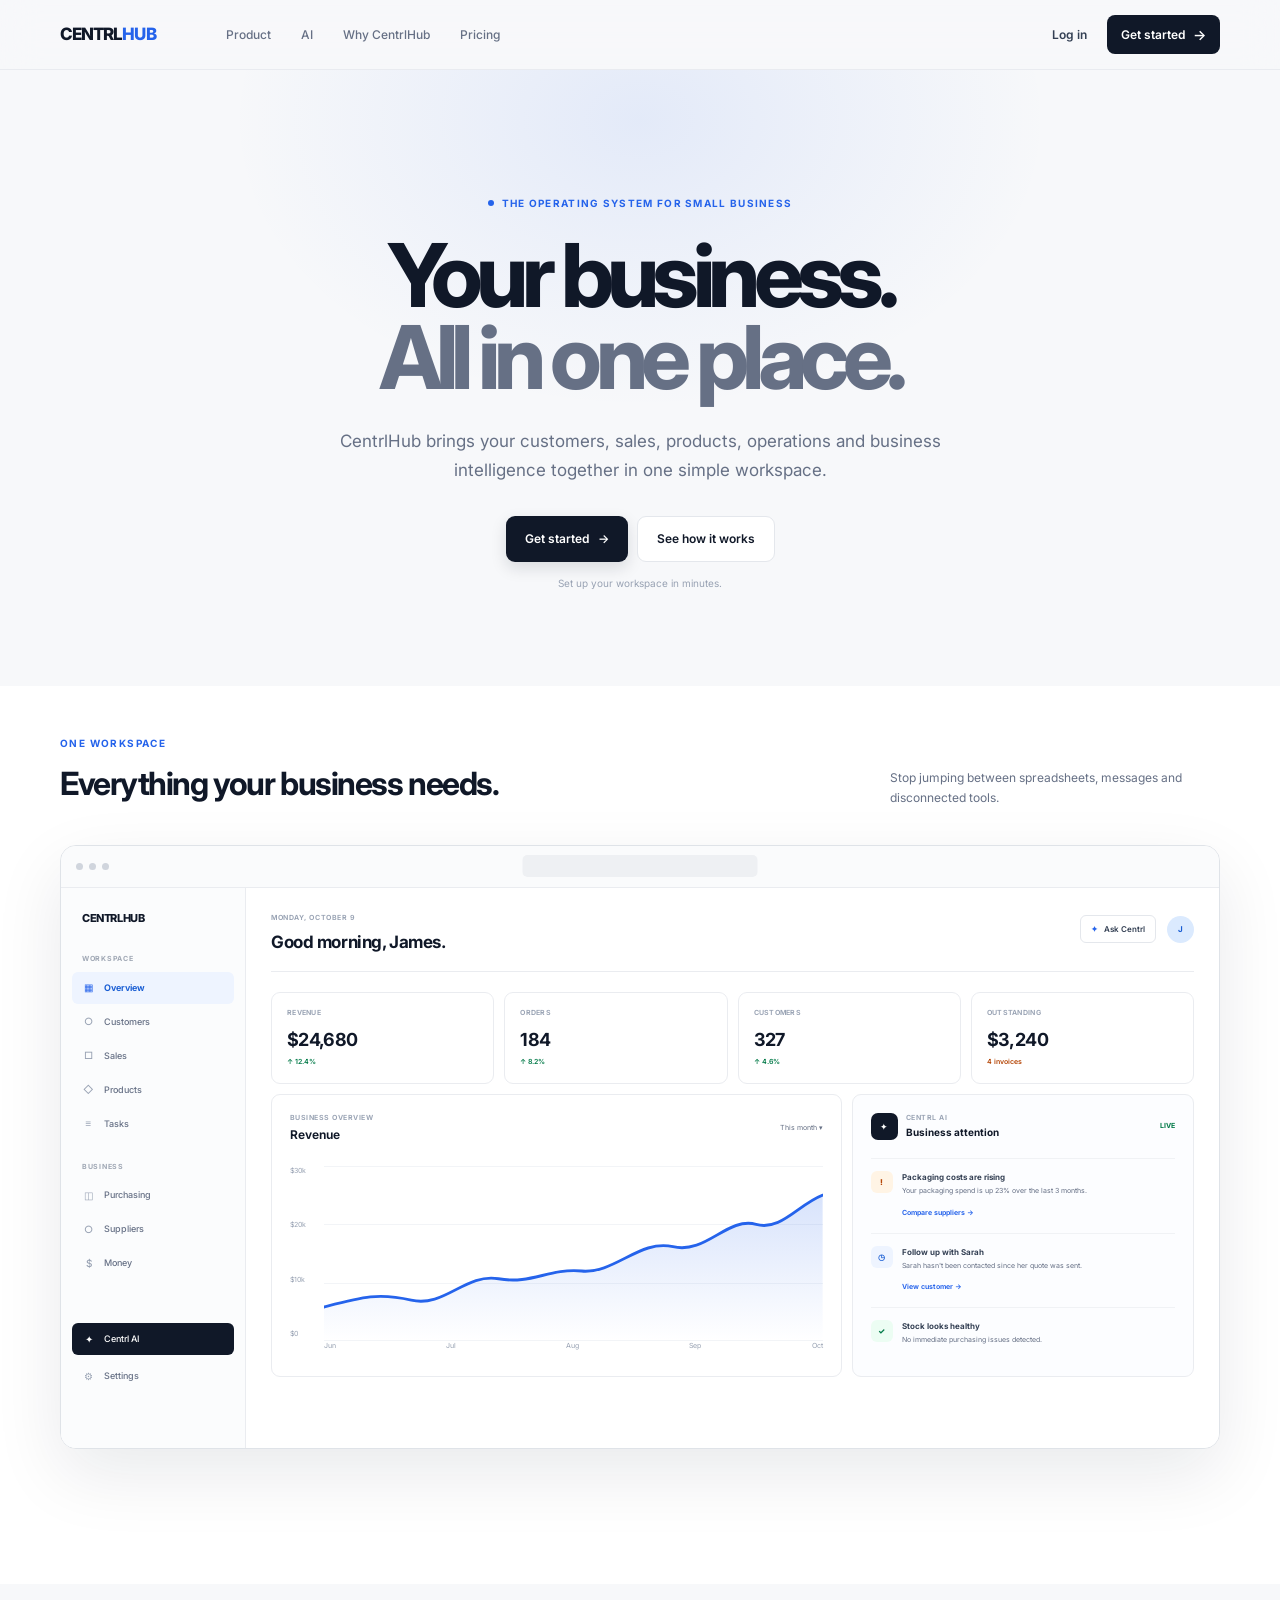
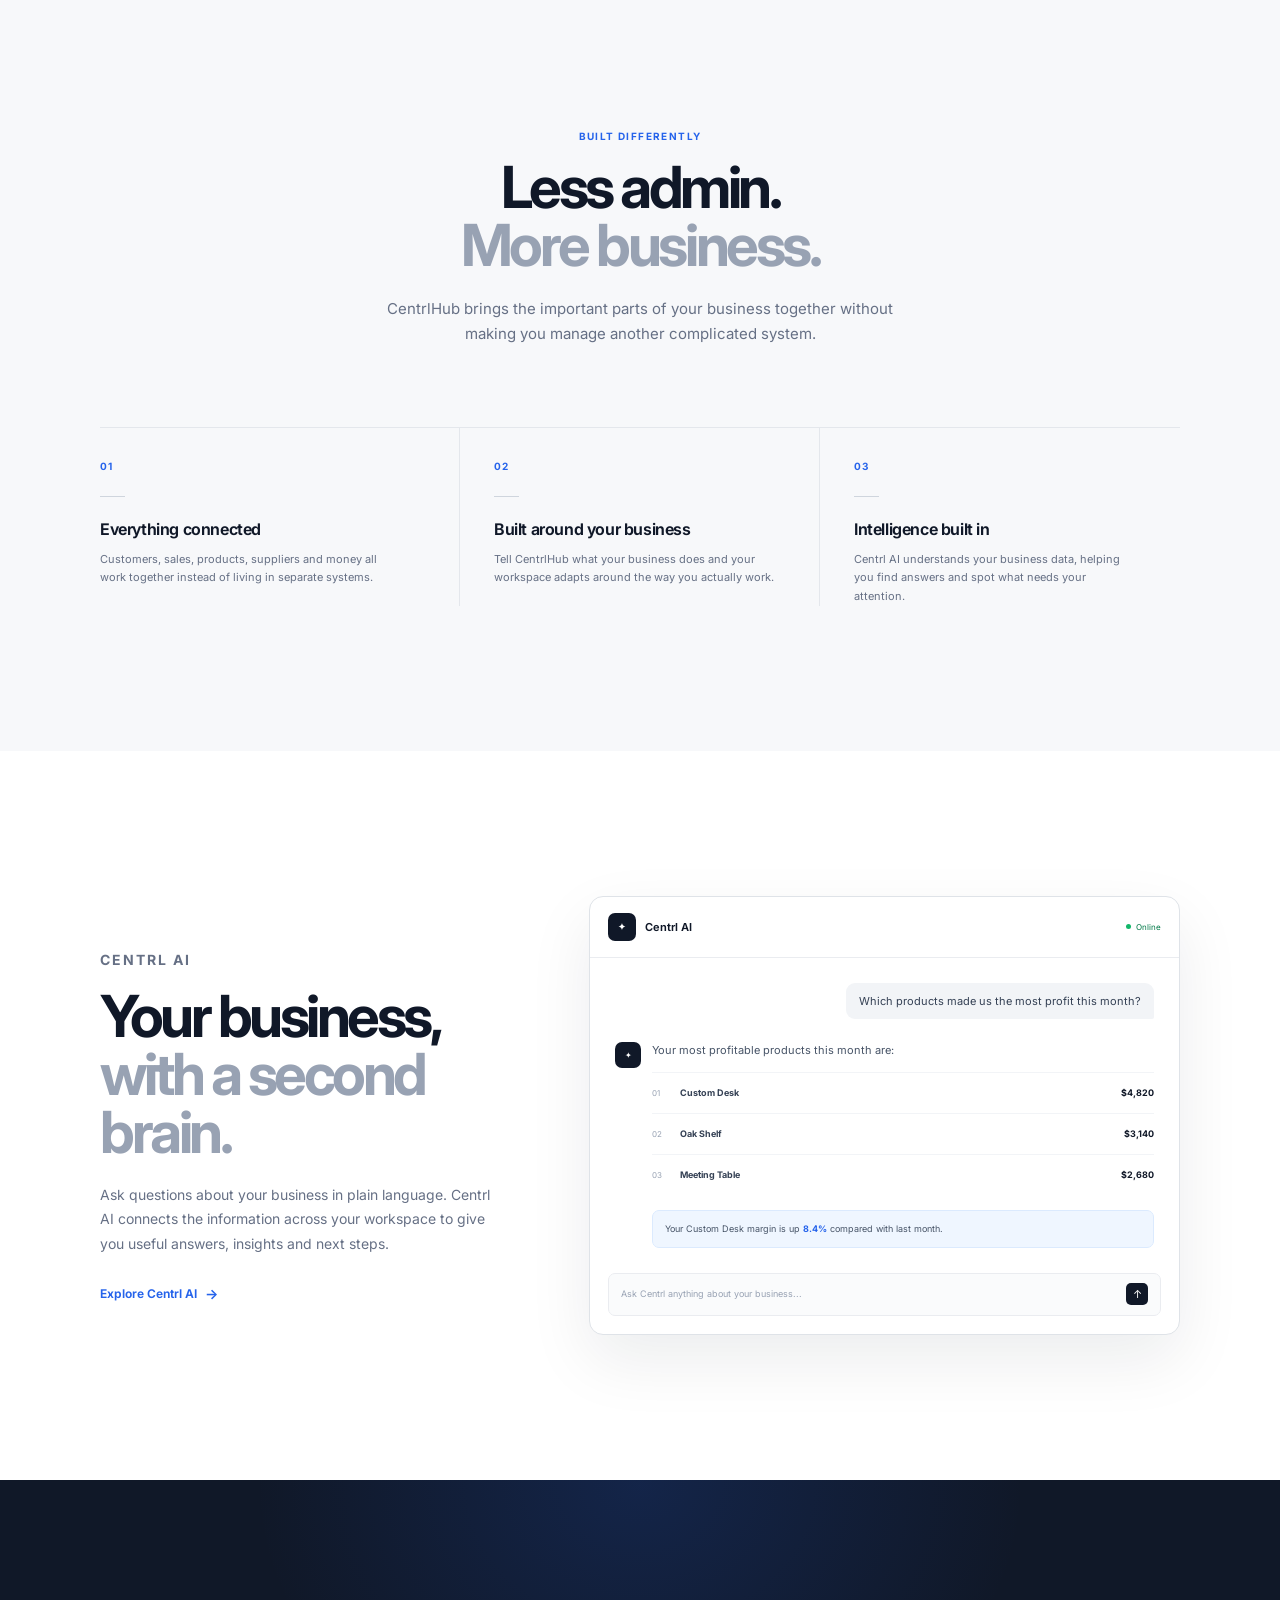
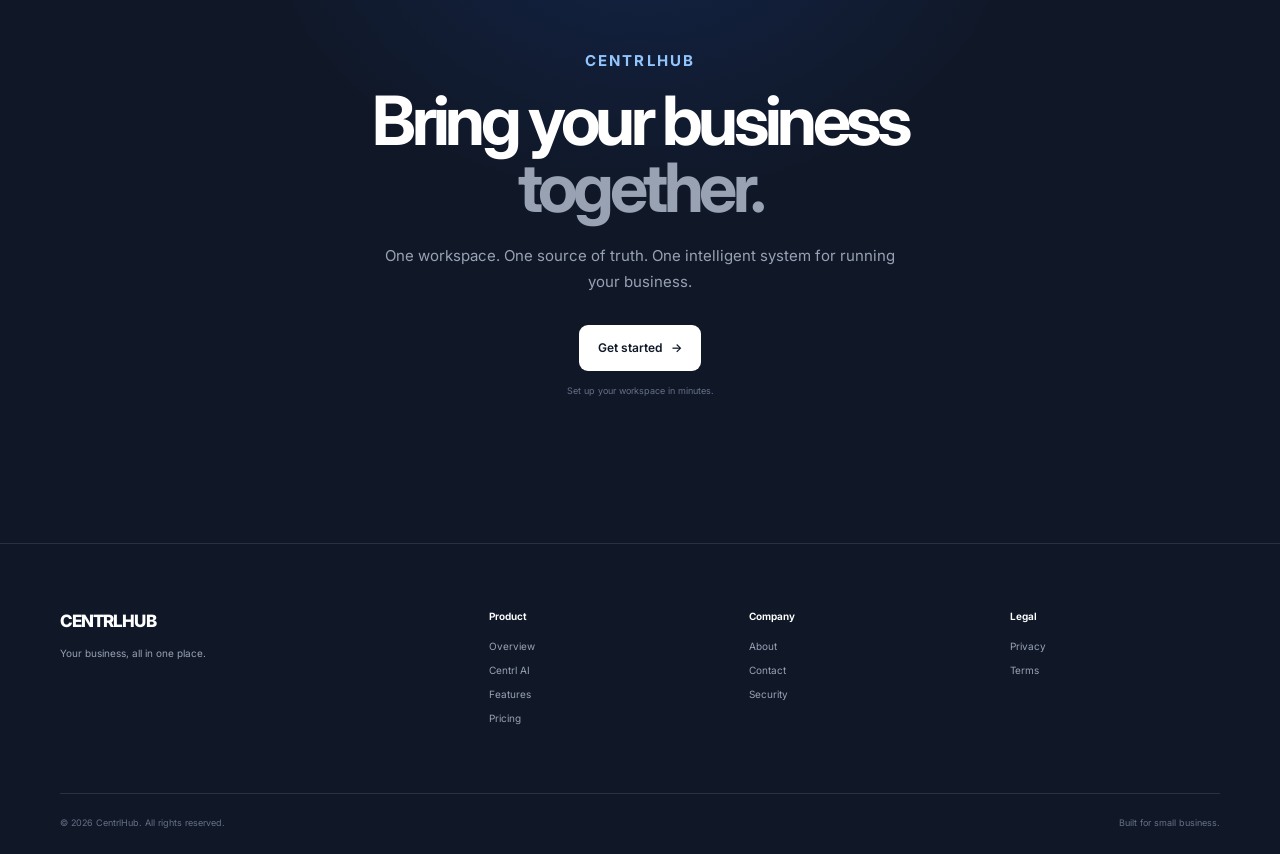
==== commit bee18b1f: "Update index.html" ====
--- a/index.html
+++ b/index.html
@@ -31,7 +31,7 @@
 <header class="navbar">
     <div class="nav-inner">
 
-        <a href="#" class="logo">
+        <a href="index.html" class="logo">
             CENTRL<span>HUB</span>
         </a>
 
@@ -43,8 +43,16 @@
         </nav>
 
         <div class="nav-actions">
-            <a href="#" class="login">Log in</a>
-            <a href="#" class="nav-cta">Get started <span>→</span></a>
+
+            <a href="#" class="login">
+                Log in
+            </a>
+
+            <a href="signup.html" class="nav-cta">
+                Get started
+                <span>→</span>
+            </a>
+
         </div>
 
         <button class="mobile-menu" aria-label="Open menu">
@@ -86,7 +94,7 @@
 
         <div class="hero-actions">
 
-            <a href="#" class="button button-dark">
+            <a href="signup.html" class="button button-dark">
                 Get started
                 <span>→</span>
             </a>
@@ -282,6 +290,7 @@
                         <div class="business-card">
 
                             <div class="card-heading">
+
                                 <div>
                                     <span>BUSINESS OVERVIEW</span>
                                     <h4>Revenue</h4>
@@ -290,7 +299,9 @@
                                 <span class="period">
                                     This month ▾
                                 </span>
-                            </div>
+
+                            </div>
+
 
                             <div class="chart">
 
@@ -312,7 +323,9 @@
                                         viewBox="0 0 600 180"
                                         preserveAspectRatio="none"
                                     >
+
                                         <defs>
+
                                             <linearGradient
                                                 id="chartFill"
                                                 x1="0"
@@ -320,23 +333,29 @@
                                                 x2="0"
                                                 y2="1"
                                             >
+
                                                 <stop
                                                     offset="0%"
                                                     stop-color="#2563eb"
                                                     stop-opacity="0.18"
                                                 />
+
                                                 <stop
                                                     offset="100%"
                                                     stop-color="#2563eb"
                                                     stop-opacity="0"
                                                 />
+
                                             </linearGradient>
+
                                         </defs>
+
 
                                         <path
                                             d="M0 145 C45 135, 65 130, 105 138 C145 146, 170 110, 210 116 C250 122, 270 105, 310 108 C350 111, 380 75, 420 83 C460 91, 485 52, 520 60 C550 67, 570 40, 600 30 L600 180 L0 180 Z"
                                             fill="url(#chartFill)"
                                         />
+
 
                                         <path
                                             d="M0 145 C45 135, 65 130, 105 138 C145 146, 170 110, 210 116 C250 122, 270 105, 310 108 C350 111, 380 75, 420 83 C460 91, 485 52, 520 60 C550 67, 570 40, 600 30"
@@ -352,6 +371,7 @@
 
                             </div>
 
+
                             <div class="chart-months">
                                 <span>Jun</span>
                                 <span>Jul</span>
@@ -394,6 +414,7 @@
                                 </div>
 
                                 <div>
+
                                     <strong>
                                         Packaging costs are rising
                                     </strong>
@@ -406,6 +427,7 @@
                                     <button>
                                         Compare suppliers →
                                     </button>
+
                                 </div>
 
                             </div>
@@ -418,6 +440,7 @@
                                 </div>
 
                                 <div>
+
                                     <strong>
                                         Follow up with Sarah
                                     </strong>
@@ -430,6 +453,7 @@
                                     <button>
                                         View customer →
                                     </button>
+
                                 </div>
 
                             </div>
@@ -442,6 +466,7 @@
                                 </div>
 
                                 <div>
+
                                     <strong>
                                         Stock looks healthy
                                     </strong>
@@ -450,6 +475,7 @@
                                         No immediate purchasing
                                         issues detected.
                                     </p>
+
                                 </div>
 
                             </div>
@@ -479,7 +505,9 @@
 
         <div class="center-heading">
 
-            <p class="small-label">BUILT DIFFERENTLY</p>
+            <p class="small-label">
+                BUILT DIFFERENTLY
+            </p>
 
             <h2>
                 Less admin.<br>
@@ -607,11 +635,15 @@
                 <div class="conversation-top">
 
                     <div class="conversation-brand">
-                        <div>✦</div>
+
+                        <div>
+                            ✦
+                        </div>
 
                         <span>
                             Centrl AI
                         </span>
+
                     </div>
 
                     <span class="online">
@@ -711,7 +743,7 @@
             One intelligent system for running your business.
         </p>
 
-        <a href="#" class="button button-white">
+        <a href="signup.html" class="button button-white">
             Get started
             <span>→</span>
         </a>
@@ -739,7 +771,7 @@
 
             <div class="footer-brand">
 
-                <a href="#" class="footer-logo">
+                <a href="index.html" class="footer-logo">
                     CENTRL<span>HUB</span>
                 </a>
 
@@ -754,10 +786,21 @@
 
                 <h4>Product</h4>
 
-                <a href="#product">Overview</a>
-                <a href="#ai">Centrl AI</a>
-                <a href="#">Features</a>
-                <a href="#">Pricing</a>
+                <a href="#product">
+                    Overview
+                </a>
+
+                <a href="#ai">
+                    Centrl AI
+                </a>
+
+                <a href="#">
+                    Features
+                </a>
+
+                <a href="#pricing">
+                    Pricing
+                </a>
 
             </div>
 
@@ -766,9 +809,17 @@
 
                 <h4>Company</h4>
 
-                <a href="#">About</a>
-                <a href="#">Contact</a>
-                <a href="#">Security</a>
+                <a href="#">
+                    About
+                </a>
+
+                <a href="#">
+                    Contact
+                </a>
+
+                <a href="#">
+                    Security
+                </a>
 
             </div>
 
@@ -777,8 +828,13 @@
 
                 <h4>Legal</h4>
 
-                <a href="#">Privacy</a>
-                <a href="#">Terms</a>
+                <a href="#">
+                    Privacy
+                </a>
+
+                <a href="#">
+                    Terms
+                </a>
 
             </div>
 
@@ -801,6 +857,5 @@
 
 </footer>
 
-
 </body>
 </html>
--- a/style.css
+++ b/style.css
@@ -13,6 +13,7 @@
     --blue: #2563eb;
     --blue-dark: #1d4ed8;
     --blue-soft: #eff6ff;
+    --blue-border: #dbeafe;
 
     --background: #f7f8fa;
     --white: #ffffff;
@@ -979,12 +980,16 @@
 
     padding: 0;
 
+    border: 0;
+
     background: transparent;
 
     color: var(--blue);
 
     font-size: 7px;
     font-weight: 650;
+
+    cursor: pointer;
 }
 
 
@@ -1506,6 +1511,31 @@
     padding-bottom: 58px;
 }
 
+
+/* FOOTER BRAND */
+
+.footer-brand .footer-logo {
+    display: inline-block;
+
+    color: #ffffff;
+
+    font-size: 17px;
+    font-weight: 800;
+    letter-spacing: -0.055em;
+
+    transition: opacity 0.2s ease;
+}
+
+.footer-brand .footer-logo span {
+    color: #ffffff;
+}
+
+.footer-brand .footer-logo:hover,
+.footer-brand .footer-logo:hover span {
+    color: #ffffff;
+    opacity: 0.8;
+}
+
 .footer-brand p {
     margin-top: 12px;
 
@@ -1514,6 +1544,9 @@
     font-size: 10px;
 }
 
+
+/* FOOTER COLUMNS */
+
 .footer-column h4 {
     margin-bottom: 15px;
 
@@ -1538,6 +1571,9 @@
 .footer-column a:hover {
     color: #ffffff;
 }
+
+
+/* FOOTER BOTTOM */
 
 .footer-bottom {
     display: flex;
